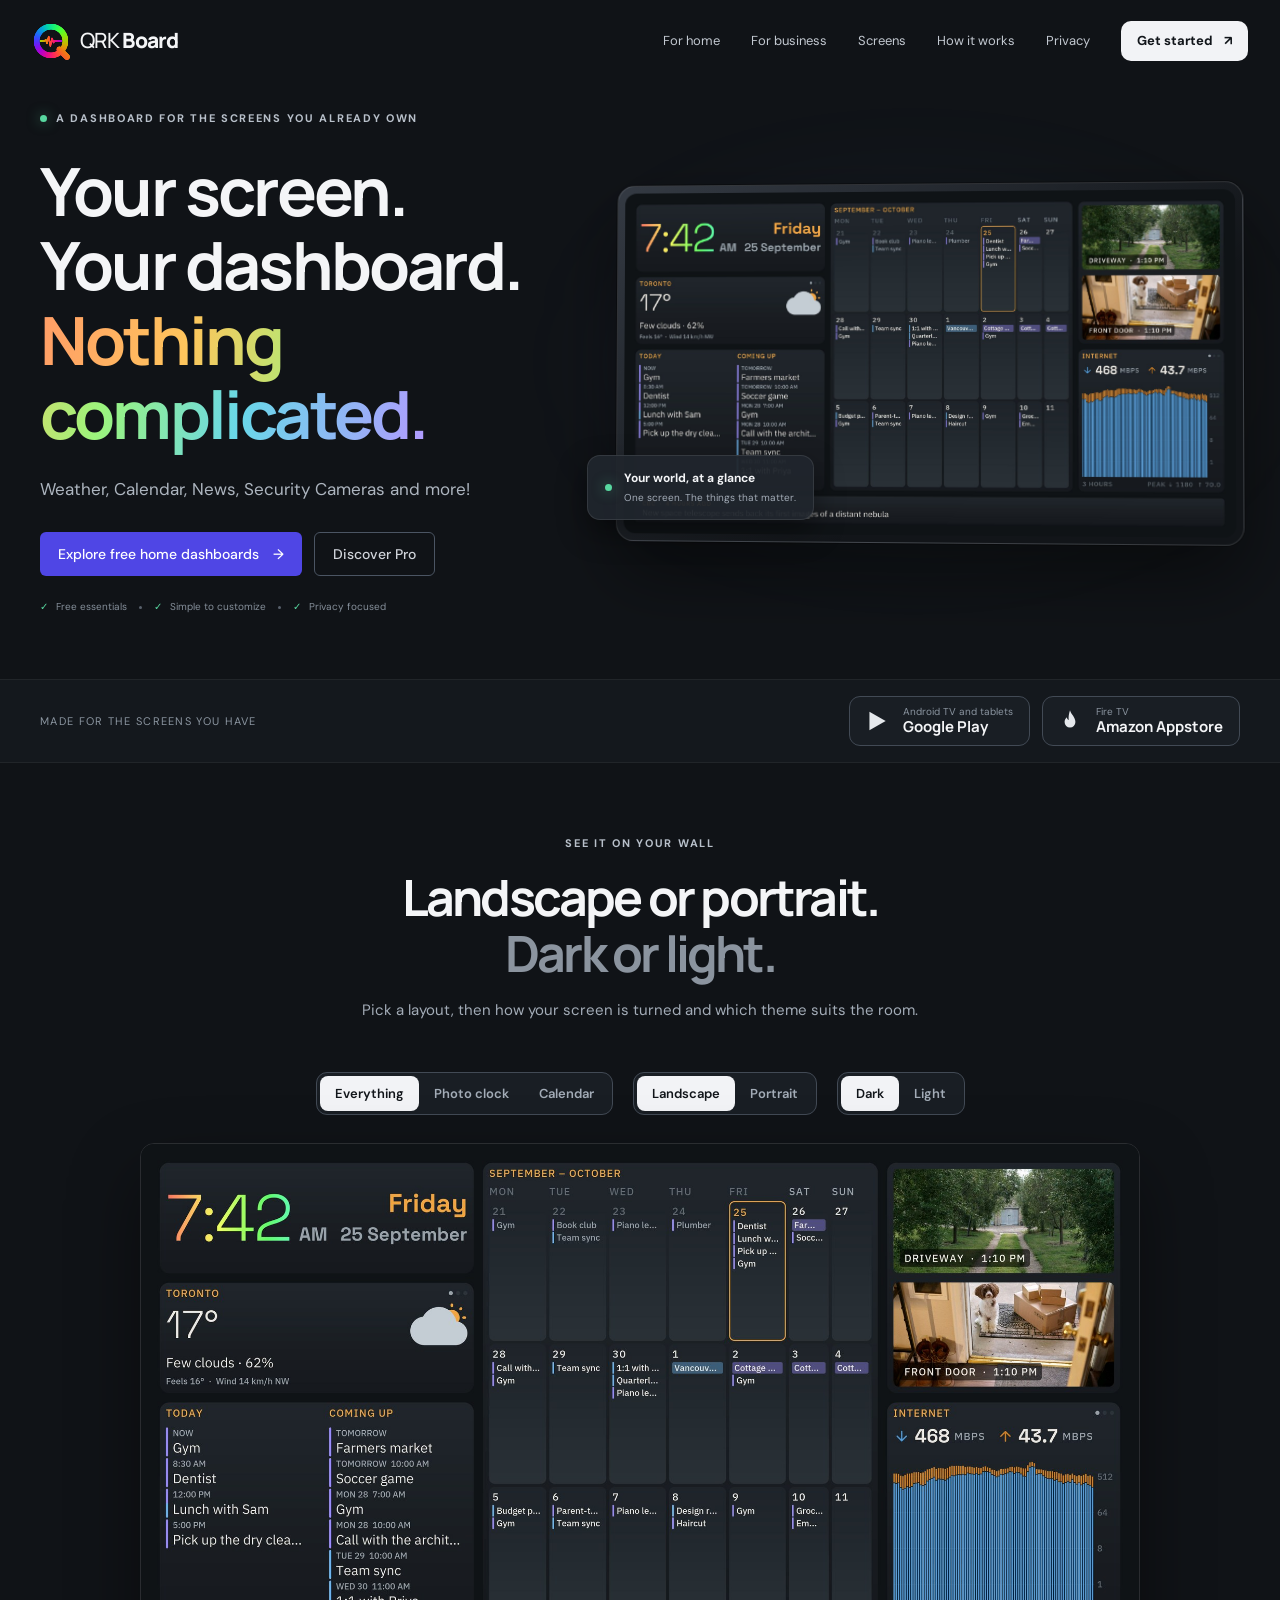
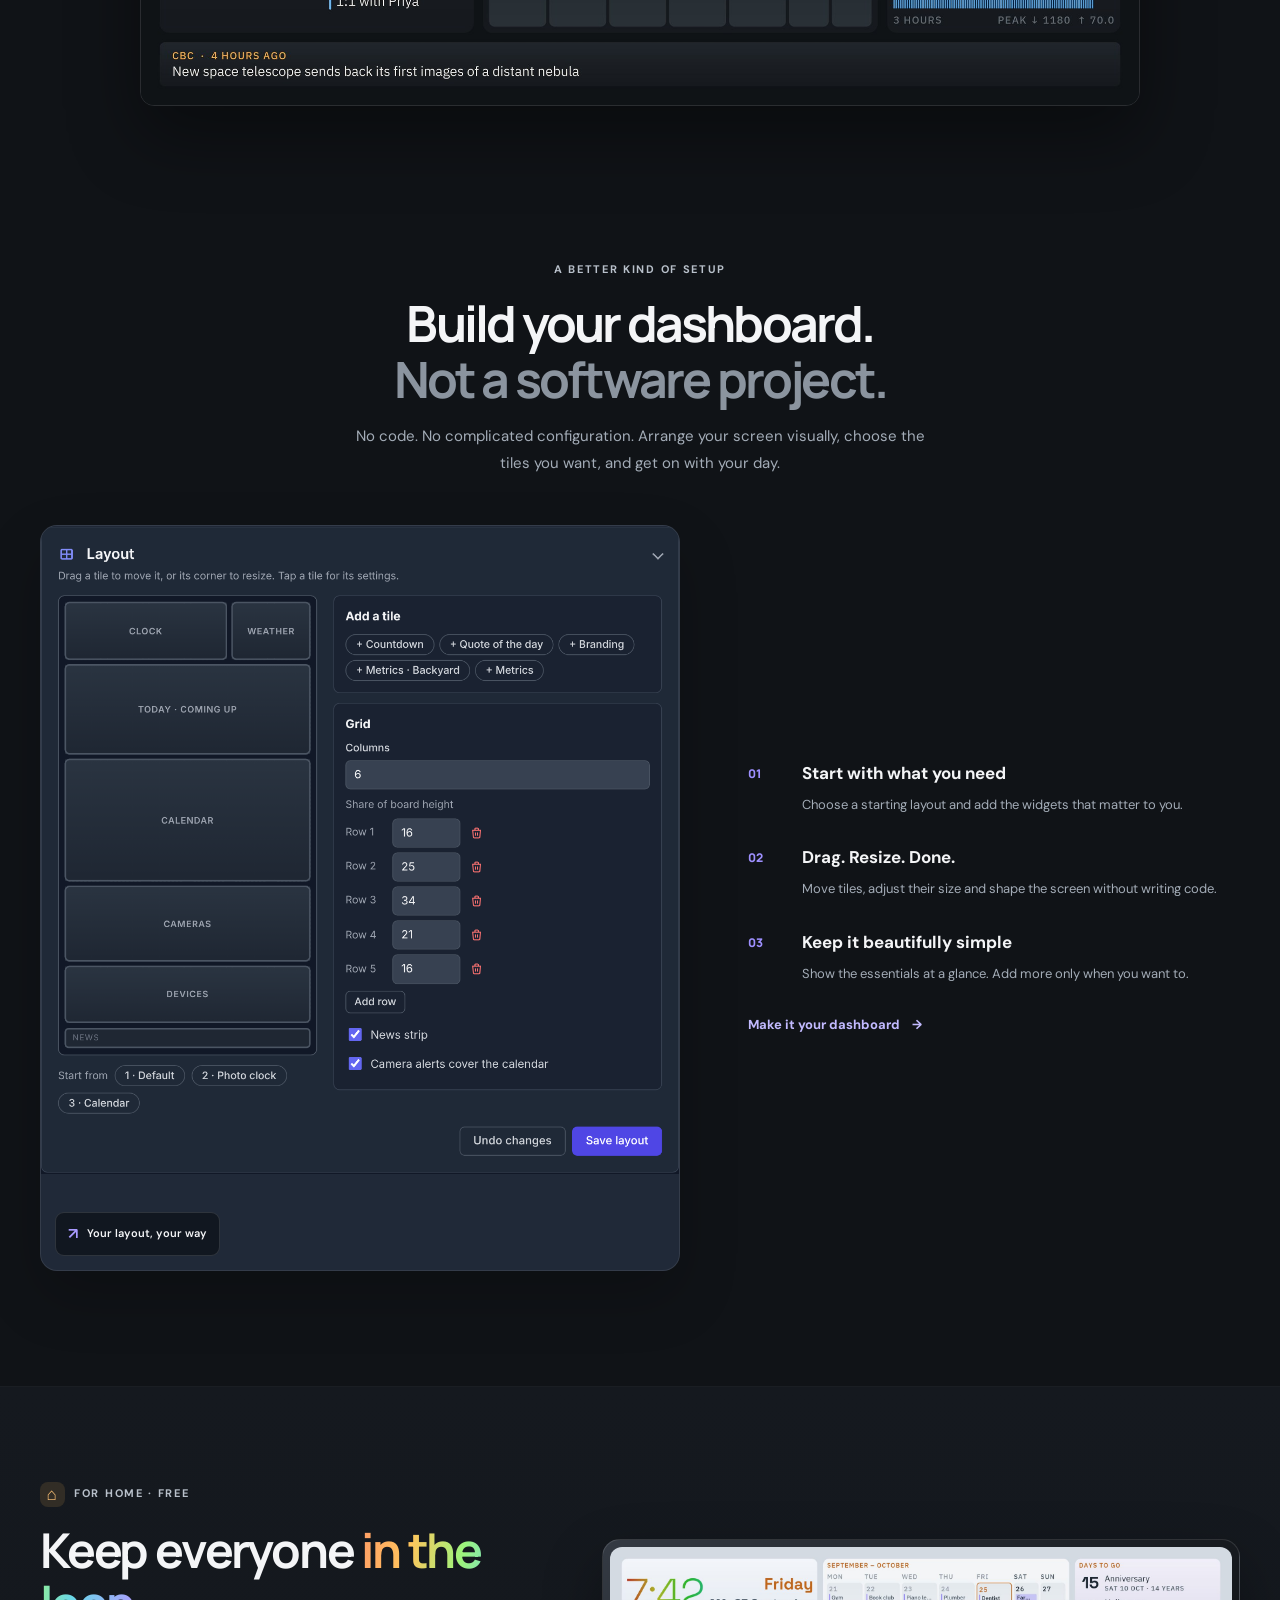
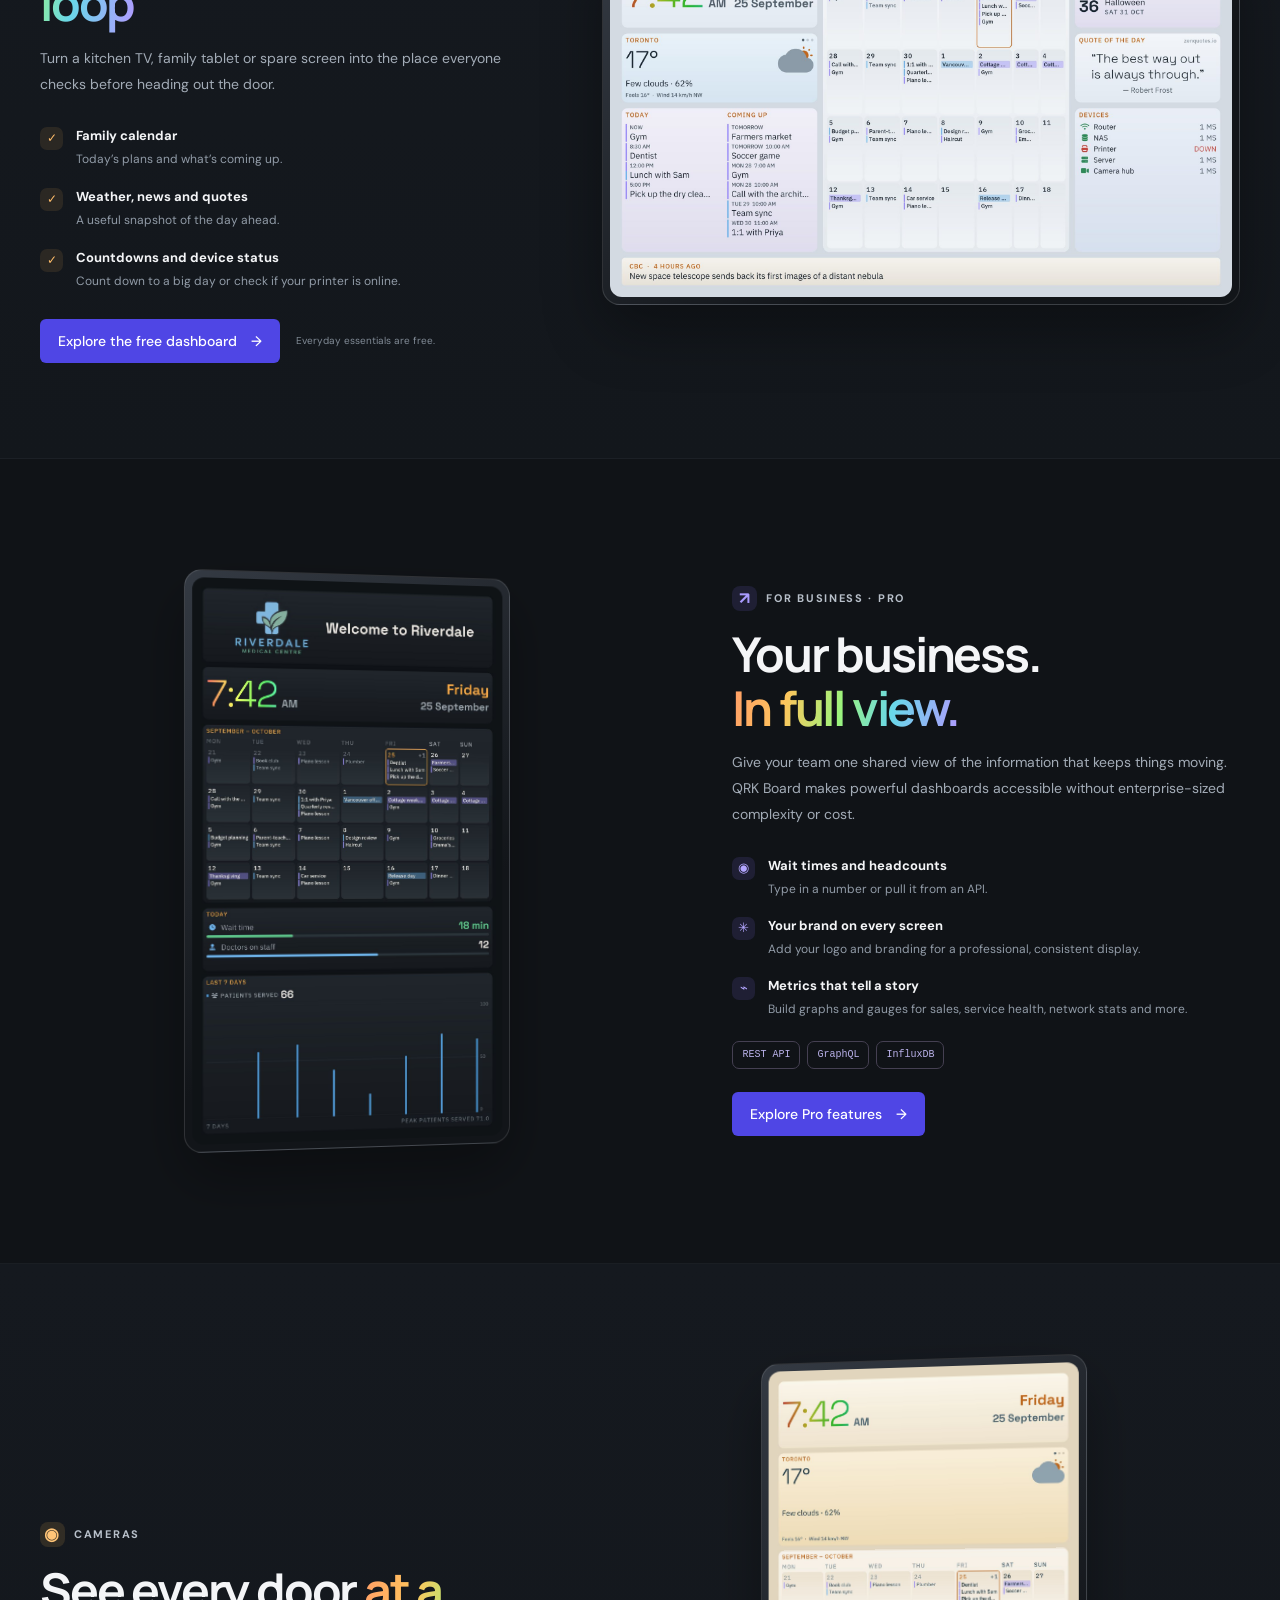
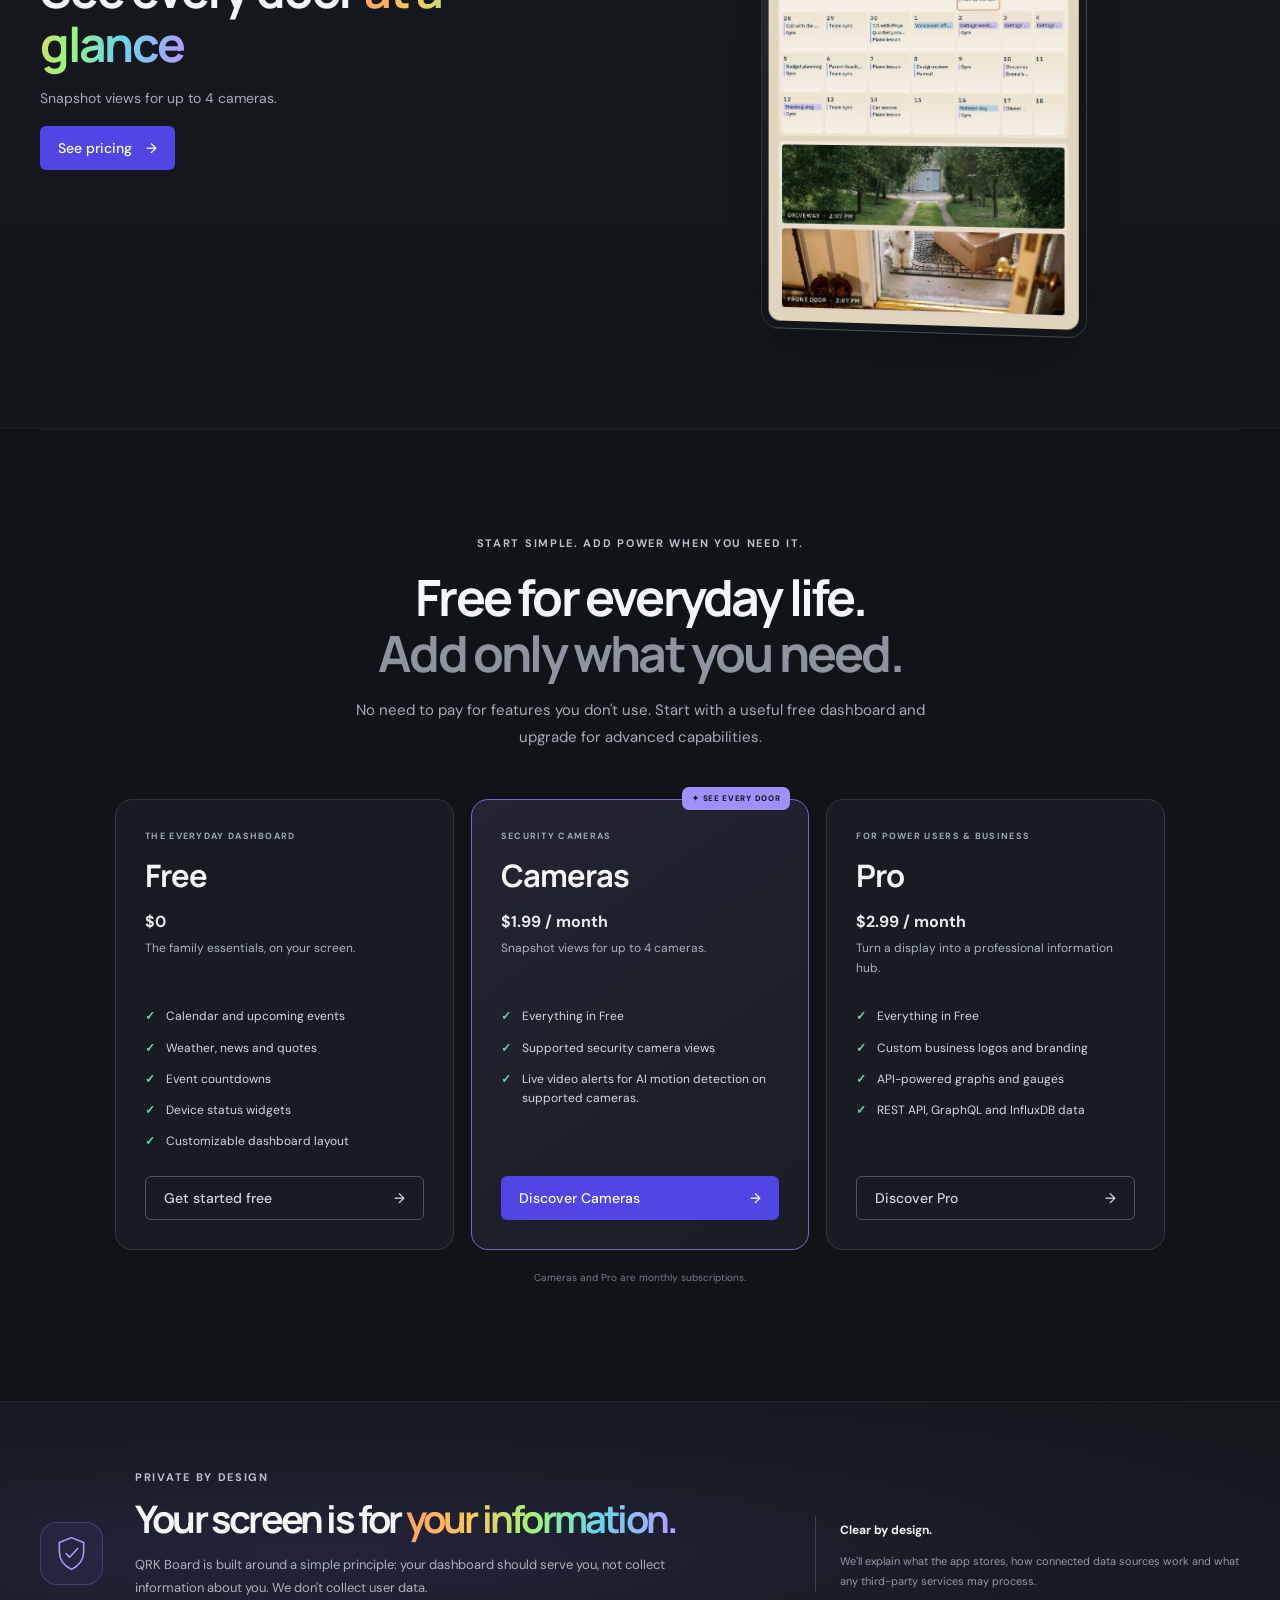
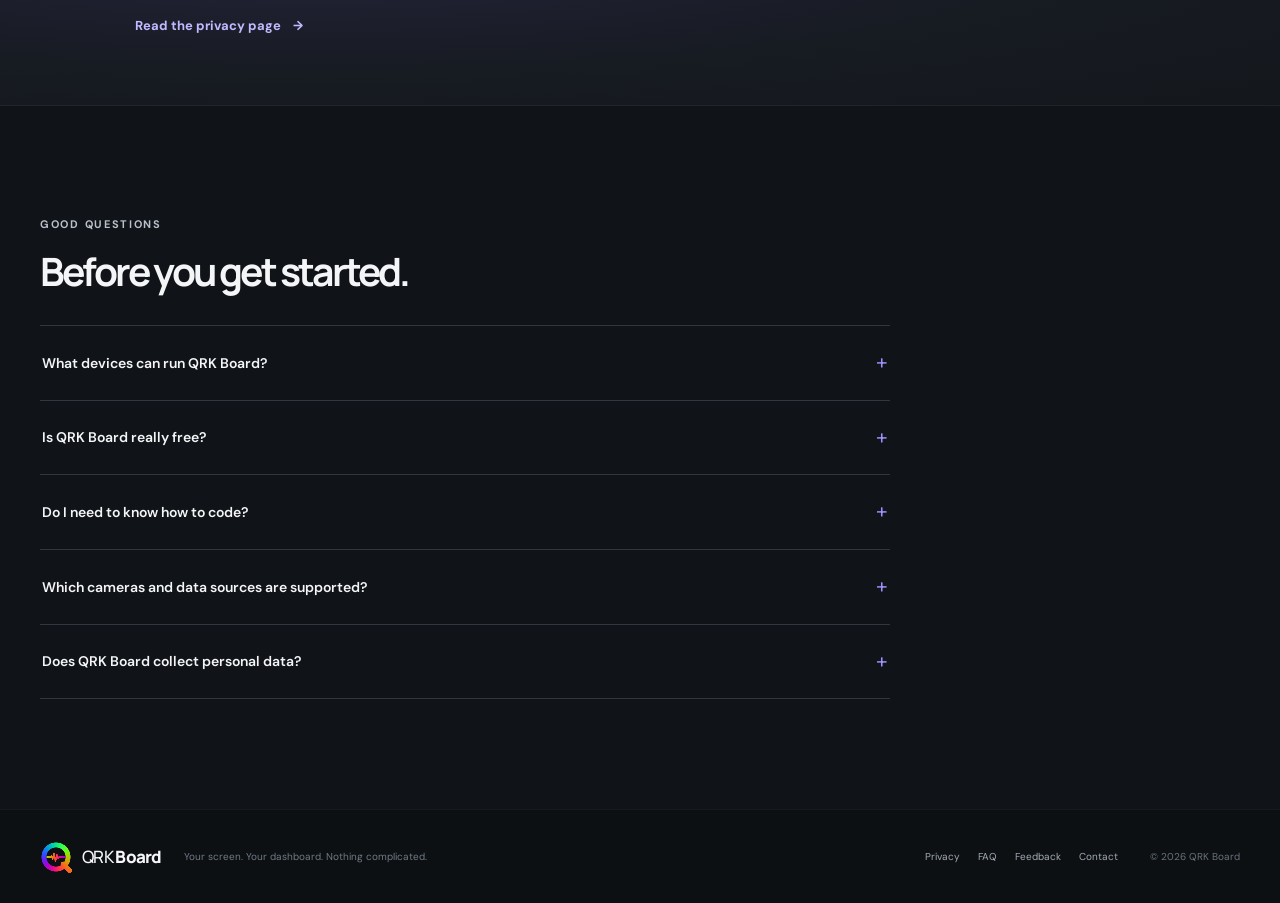
==== index.html @ f3b6df3c "Portrait Pro and Cameras boards tilted toward the text; new Cameras wording; privacy FAQ points to t" ====
<!doctype html>
<html lang="en">
<head>
  <meta charset="utf-8">
  <meta name="viewport" content="width=device-width, initial-scale=1">
  <meta name="theme-color" content="#101317">
  <meta name="description" content="Your Home or Small Business Dashboard. Weather, Calendar, News, Security Cameras and more!">
  <title>QRK Board</title>
  <link rel="icon" type="image/svg+xml" href="assets/qrk-mark.svg?v=2">
  <link rel="preconnect" href="https://fonts.googleapis.com">
  <link rel="preconnect" href="https://fonts.gstatic.com" crossorigin>
  <link href="https://fonts.googleapis.com/css2?family=DM+Sans:wght@400;500;600;700&family=Manrope:wght@400;500;600;700;800&display=swap" rel="stylesheet">
  <link rel="stylesheet" href="styles.css?v=13">
</head>
<body>
  <header class="site-header">
    <a class="brand" href="#top" aria-label="QRK Board home">
      <canvas class="logo" width="152" height="152" aria-hidden="true"></canvas>
      <span>QRK <b>Board</b></span>
    </a>
    <button class="menu-toggle" aria-label="Open navigation" aria-expanded="false" aria-controls="main-nav"><span></span><span></span></button>
    <nav id="main-nav" class="main-nav">
      <a href="#home">For home</a>
      <a href="#business">For business</a>
      <a href="#screens">Screens</a>
      <a href="#how-it-works">How it works</a>
      <a href="#privacy">Privacy</a>
      <a class="nav-cta" href="#pro">Get started <span aria-hidden="true">↗</span></a>
    </nav>
  </header>

  <main id="top">
    <section class="hero section-wrap">
      <div class="hero-copy">
        <div class="eyebrow"><span class="eyebrow-dot"></span> A dashboard for the screens you already own</div>
        <h1>Your screen.<br>Your dashboard.<br><span class="gradient-text">Nothing complicated.</span></h1>
        <p class="hero-lede">Weather, Calendar, News, Security Cameras and more!</p>
        <div class="hero-actions">
          <a class="button button-primary" href="#home">Explore free home dashboards <span aria-hidden="true">→</span></a>
          <a class="button button-secondary" href="#business">Discover Pro</a>
        </div>
        <div class="hero-trust"><span>✓</span> Free essentials <i></i><span>✓</span> Simple to customize <i></i><span>✓</span> Privacy focused</div>
      </div>
      <div class="hero-visual">
        <div class="visual-glow"></div>
        <div class="screen-frame"><img src="assets/screens/landscape-1-dark.jpg" width="1920" height="1080" alt="QRK Board on a landscape TV in the dark theme: clock, weather, calendar, cameras, devices and news." fetchpriority="high"></div>
        <div class="floating-label"><span class="live-dot"></span><span><b>Your world, at a glance</b><small>One screen. The things that matter.</small></span></div>
      </div>
    </section>

    <section class="platform-strip" aria-label="Supported platforms">
      <div class="section-wrap platform-inner"><span class="platform-intro">Made for the screens you have</span><ul class="stores"><li class="store"><span class="store-icon"><svg viewBox="0 0 24 24" aria-hidden="true"><path d="M5 3.5v17l15-8.5z" fill="currentColor"/></svg></span><span class="store-text"><small>Android TV and tablets</small><b>Google Play</b></span></li><li class="store"><span class="store-icon"><svg viewBox="0 0 24 24" aria-hidden="true"><path d="M12 2c1 4 5 6 5 11a5 5 0 0 1-10 0c0-2 1-3.500 2-4.500.2 1.500 1 2.200 1.800 2.500C10.500 8 11 5 12 2z" fill="currentColor"/></svg></span><span class="store-text"><small>Fire TV</small><b>Amazon Appstore</b></span></li></ul></div>
    </section>

    <section class="screens-section section-wrap" id="screens">
      <div class="section-heading centered">
        <div class="eyebrow">See it on your wall</div>
        <h2>Landscape or portrait.<br><span class="muted-heading">Dark or light.</span></h2>
        <p>Pick a layout, then how your screen is turned and which theme suits the room.</p>
      </div>
      <div class="shot-controls">
        <div class="seg" role="group" aria-label="Layout" data-key="layout"><button type="button" data-v="1" aria-pressed="true">Everything</button><button type="button" data-v="2" aria-pressed="false">Photo clock</button><button type="button" data-v="3" aria-pressed="false">Calendar</button></div>
        <div class="seg" role="group" aria-label="Orientation" data-key="orient"><button type="button" data-v="landscape" aria-pressed="true">Landscape</button><button type="button" data-v="portrait" aria-pressed="false">Portrait</button></div>
        <div class="seg" role="group" aria-label="Theme" data-key="theme"><button type="button" data-v="dark" aria-pressed="true">Dark</button><button type="button" data-v="light" aria-pressed="false">Light</button></div>
      </div>
      <figure class="shot-stage" id="stage" data-orient="landscape"><img id="shot" src="assets/screens/landscape-1-dark.jpg" width="1920" height="1080" alt="QRK Board, everything layout, landscape, dark theme" loading="lazy"></figure>
    </section>

    <section class="editor-section section-wrap" id="how-it-works">
      <div class="section-heading centered">
        <div class="eyebrow">A better kind of setup</div>
        <h2>Build your dashboard.<br><span class="muted-heading">Not a software project.</span></h2>
        <p>No code. No complicated configuration. Arrange your screen visually, choose the tiles you want, and get on with your day.</p>
      </div>
      <div class="editor-layout">
        <div class="editor-image" data-layout-anim><img src="assets/layout-editor.png" alt="QRK Board's layout editor with a visual tile layout, add-tile options, grid controls and save-layout button." loading="lazy"><div class="image-caption"><span class="caption-icon">↗</span> Your layout, your way</div></div>
        <div class="editor-points">
          <article class="editor-point"><span class="point-number">01</span><div><h3>Start with what you need</h3><p>Choose a starting layout and add the widgets that matter to you.</p></div></article>
          <article class="editor-point"><span class="point-number">02</span><div><h3>Drag. Resize. Done.</h3><p>Move tiles, adjust their size and shape the screen without writing code.</p></div></article>
          <article class="editor-point"><span class="point-number">03</span><div><h3>Keep it beautifully simple</h3><p>Show the essentials at a glance. Add more only when you want to.</p></div></article>
          <a class="text-link" href="#screens">Make it your dashboard <span aria-hidden="true">→</span></a>
        </div>
      </div>
    </section>

    <section class="audience-section" id="home">
      <div class="section-wrap audience-grid">
        <div class="audience-copy">
          <div class="eyebrow"><span class="mini-icon home-icon">⌂</span> For home · Free</div>
          <h2>Keep everyone <span class="gradient-text">in the loop</span></h2>
          <p>Turn a kitchen TV, family tablet or spare screen into the place everyone checks before heading out the door.</p>
          <ul class="feature-list">
            <li><span class="check">✓</span><span><b>Family calendar</b><small>Today’s plans and what’s coming up.</small></span></li>
            <li><span class="check">✓</span><span><b>Weather, news and quotes</b><small>A useful snapshot of the day ahead.</small></span></li>
            <li><span class="check">✓</span><span><b>Countdowns and device status</b><small>Count down to a big day or check if your printer is online.</small></span></li>
          </ul>
          <div class="audience-footer"><a class="button button-primary" href="#pro">Explore the free dashboard <span aria-hidden="true">→</span></a><span class="small-note">Everyday essentials are free.</span></div>
        </div>
        <div class="shot-card fade" data-fade><img src="assets/screens/home-light.jpg" width="1920" height="1080" alt="A home board: clock, weather, today and coming up, a month calendar, days to go, quote of the day and device status." loading="lazy"><img src="assets/screens/home-dark.jpg" width="1920" height="1080" alt="" aria-hidden="true" loading="lazy"><img src="assets/screens/home-sand.jpg" width="1920" height="1080" alt="" aria-hidden="true" loading="lazy"></div>
      </div>
    </section>

    <section class="business-section" id="business">
      <div class="section-wrap business-grid">
        <div class="shot-card fade portrait tilt-right" data-fade><img src="assets/screens/business-dark.jpg" width="1080" height="1920" alt="A portrait clinic board: logo and welcome, clock, a month calendar, wait time and doctors on staff, and patients served over the past week." loading="lazy"><img src="assets/screens/business-light.jpg" width="1080" height="1920" alt="" aria-hidden="true" loading="lazy"><img src="assets/screens/business-sand.jpg" width="1080" height="1920" alt="" aria-hidden="true" loading="lazy"></div>
        <div class="business-copy"><div class="eyebrow"><span class="mini-icon biz-icon">↗</span> For business · Pro</div><h2>Your business.<br><span class="gradient-text">In full view.</span></h2><p>Give your team one shared view of the information that keeps things moving. QRK Board makes powerful dashboards accessible without enterprise-sized complexity or cost.</p><ul class="feature-list"><li><span class="pro-symbol">◉</span><span><b>Wait times and headcounts</b><small>Type in a number or pull it from an API.</small></span></li><li><span class="pro-symbol">✳</span><span><b>Your brand on every screen</b><small>Add your logo and branding for a professional, consistent display.</small></span></li><li><span class="pro-symbol">⌁</span><span><b>Metrics that tell a story</b><small>Build graphs and gauges for sales, service health, network stats and more.</small></span></li></ul><div class="data-pills"><span>REST API</span><span>GraphQL</span><span>InfluxDB</span></div><a class="button button-primary" href="#pro">Explore Pro features <span aria-hidden="true">→</span></a></div>
      </div>
    </section>

    <section class="audience-section" id="cameras">
      <div class="section-wrap audience-grid">
        <div class="audience-copy">
          <div class="eyebrow"><span class="mini-icon home-icon">◉</span> Cameras</div>
          <h2>See every door <span class="gradient-text">at a glance</span></h2>
          <p>Snapshot views for up to 4 cameras.</p>
          <div class="audience-footer"><a class="button button-primary" href="#pro">See pricing <span aria-hidden="true">→</span></a></div>
        </div>
<div class="shot-card fade portrait tilt-left" data-fade><img src="assets/screens/cameras-sand.jpg" width="1080" height="1920" alt="A portrait home board with the clock, weather, a month calendar and two camera views, a driveway and a front door." loading="lazy"><img src="assets/screens/cameras-dark.jpg" width="1080" height="1920" alt="" aria-hidden="true" loading="lazy"><img src="assets/screens/cameras-light.jpg" width="1080" height="1920" alt="" aria-hidden="true" loading="lazy"></div>
      </div>
    </section>

    <section class="pricing-section section-wrap" id="pro">
      <div class="section-heading centered"><div class="eyebrow">Start simple. Add power when you need it.</div><h2>Free for everyday life.<br><span class="muted-heading">Add only what you need.</span></h2><p>No need to pay for features you don't use. Start with a useful free dashboard and upgrade for advanced capabilities.</p></div>
      <div class="pricing-grid"><article class="price-card"><div class="price-label">THE EVERYDAY DASHBOARD</div><h3>Free <span class="price-sub">$0</span></h3><p class="price-desc">The family essentials, on your screen.</p><ul><li>Calendar and upcoming events</li><li>Weather, news and quotes</li><li>Event countdowns</li><li>Device status widgets</li><li>Customizable dashboard layout</li></ul><a href="#home" class="button button-secondary full-button">Get started free <span>→</span></a></article><article class="price-card pro-price"><div class="popular-label"><span>✦</span> SEE EVERY DOOR</div><div class="price-label">SECURITY CAMERAS</div><h3>Cameras <span class="price-sub">$1.99 / month</span></h3><p class="price-desc">Snapshot views for up to 4 cameras.</p><ul><li>Everything in Free</li><li>Supported security camera views</li><li>Live video alerts for AI motion detection on supported cameras.</li></ul><a href="#cameras" class="button button-primary full-button">Discover Cameras <span>→</span></a></article><article class="price-card"><div class="price-label">FOR POWER USERS &amp; BUSINESS</div><h3>Pro <span class="price-sub">$2.99 / month</span></h3><p class="price-desc">Turn a display into a professional information hub.</p><ul><li>Everything in Free</li><li>Custom business logos and branding</li><li>API-powered graphs and gauges</li><li>REST API, GraphQL and InfluxDB data</li></ul><a href="#business" class="button button-secondary full-button">Discover Pro <span>→</span></a></article></div><p class="pricing-note">Cameras and Pro are monthly subscriptions.</p>
    </section>

    <section class="privacy-section" id="privacy"><div class="section-wrap privacy-inner"><div class="privacy-symbol"><svg viewBox="0 0 64 64" aria-hidden="true"><path d="M32 6 52 14v15c0 13-8 23-20 29C20 52 12 42 12 29V14L32 6Z" fill="none" stroke="currentColor" stroke-width="2.5" stroke-linejoin="round"/><path d="m23 32 6 6 13-14" fill="none" stroke="currentColor" stroke-width="2.5" stroke-linecap="round" stroke-linejoin="round"/></svg></div><div><div class="eyebrow">Private by design</div><h2>Your screen is for <span class="gradient-text">your information.</span></h2><p>QRK Board is built around a simple principle: your dashboard should serve you, not collect information about you. We don't collect user data.</p><a class="text-link" href="privacy.html">Read the privacy page <span>→</span></a></div><div class="privacy-note"><b>Clear by design.</b><p>We'll explain what the app stores, how connected data sources work and what any third-party services may process.</p></div></div></section>

    <section class="faq-section section-wrap" id="faq"><div class="section-heading"><div class="eyebrow">Good questions</div><h2>Before you get started.</h2></div><div class="faq-list"><details><summary>What devices can run QRK Board?<span>+</span></summary><p>QRK Board is designed for Android TV, Google TV, Amazon Fire TV and Android tablets. Check the setup instructions for the requirements and availability of each platform.</p></details><details><summary>Is QRK Board really free?<span>+</span></summary><p>The everyday home dashboard features are free. Cameras (camera views and alerts) and Pro (custom branding and API-powered metrics) are separate monthly subscriptions.</p></details><details><summary>Do I need to know how to code?<span>+</span></summary><p>No. You can arrange dashboard tiles with the drag-and-drop layout editor. Connecting custom data sources may require API details and some technical knowledge.</p></details><details><summary>Which cameras and data sources are supported?<span>+</span></summary><p>Cameras is designed to support compatible Reolink camera feeds and webhook-triggered alerts; Pro adds metrics from REST APIs, GraphQL and InfluxDB. Compatibility depends on the camera, endpoint and configuration.</p></details><details><summary>Does QRK Board collect personal data?<span>+</span></summary><p>No. QRK Board has no account, sign-in or analytics, and nothing you set up is sent to us. Your settings stay on your device, and the board connects directly to the services behind the tiles you use. The details are in the <a href="privacy.html">privacy policy</a>.</p></details></div></section>
  </main>

  <footer class="site-footer"><div class="section-wrap footer-inner"><a class="brand" href="#top"><canvas class="logo" width="152" height="152" aria-hidden="true"></canvas><span>QRK <b>Board</b></span></a><span class="footer-tagline">Your screen. Your dashboard. Nothing complicated.</span><div class="footer-links"><a href="privacy.html">Privacy</a><a href="#faq">FAQ</a><a href="feedback.html">Feedback</a><a href="mailto:qrkboard@gmail.com">Contact</a></div><span class="copyright">© <span id="year">2026</span> QRK Board</span></div></footer>
  <script src="script.js?v=8"></script>
</body>
</html>
---- styles.css ----
:root{--bg:#101317;--panel:#191e24;--panel2:#202730;--line:#303741;--text:#f4f5f7;--muted:#a3acb7;--subtle:#737f8c;--purple:#8b79ff;--blue:#5fc8ff;--orange:#ffb44d;--green:#58d8a0;--radius:24px;--max:1200px}*{box-sizing:border-box}html{scroll-behavior:smooth;scroll-padding-top:90px}body{margin:0;background:var(--bg);color:var(--text);font-family:'DM Sans',sans-serif;font-size:16px;line-height:1.6;-webkit-font-smoothing:antialiased}a{color:inherit;text-decoration:none}img{max-width:100%;display:block}.section-wrap{width:min(var(--max),calc(100% - 64px));margin-inline:auto}.site-header{height:82px;width:min(1360px,calc(100% - 64px));margin:auto;display:flex;align-items:center;justify-content:space-between;gap:32px}.brand{display:inline-flex;align-items:center;gap:10px;font-family:Manrope,sans-serif;font-size:21px;font-weight:500;letter-spacing:-.7px;white-space:nowrap}.brand img{filter:drop-shadow(0 0 12px #8b79ff22)}.brand b{font-weight:800}.main-nav{display:flex;align-items:center;gap:31px;font-size:13px;color:#c2c8d0}.main-nav>a:not(.nav-cta):hover,.footer-links a:hover{color:white}.nav-cta{background:#f2f3f6;color:#11151a;padding:10px 16px;border-radius:10px;font-weight:700}.nav-cta span{padding-left:8px}.menu-toggle{display:none}.hero{padding-top:60px;padding-bottom:92px;display:grid;grid-template-columns:.91fr 1.09fr;gap:48px;align-items:center;min-height:610px}.hero-copy{position:relative;z-index:1}.eyebrow{display:flex;align-items:center;gap:9px;color:#b8c0ca;font-size:11px;font-weight:700;letter-spacing:1.7px;text-transform:uppercase}.eyebrow-dot,.live-dot{display:inline-block;width:7px;height:7px;border-radius:50%;background:var(--green);box-shadow:0 0 13px #58d8a088}.hero h1,.section-heading h2,.audience-copy h2,.business-copy h2,.privacy-inner h2,.final-cta h2{font-family:Manrope,sans-serif;font-weight:700;letter-spacing:-2.8px;line-height:1.12}.hero h1{font-size:clamp(43px,5.2vw,70px);margin:26px 0 22px}.gradient-text{background:linear-gradient(100deg,#ff9c67 0%,#ffc55c 24%,#9cf47c 48%,#69d7e9 70%,#b29aff 100%);-webkit-background-clip:text;background-clip:text;color:transparent}.hero-lede{max-width:495px;color:#adb5bf;font-size:17px;line-height:1.8;margin:0 0 28px}.hero-actions{display:flex;gap:12px;flex-wrap:wrap}.button{display:inline-flex;align-items:center;justify-content:center;gap:14px;min-height:48px;padding:0 19px;border-radius:11px;font-size:13px;font-weight:700;transition:transform .2s ease,border-color .2s ease,background .2s ease}.button:hover{transform:translateY(-2px)}.button-primary{color:#101317;background:linear-gradient(110deg,#ffb66d,#c6f080 55%,#86d9f3);box-shadow:0 7px 28px #9adf8b12}.button-secondary{border:1px solid #424a55;color:#e5e8ec;background:#191e24}.button-secondary:hover{border-color:#777f8c}.hero-trust{display:flex;align-items:center;gap:8px;flex-wrap:wrap;margin-top:23px;color:#858f9a;font-size:10px}.hero-trust span{color:var(--green)}.hero-trust i{height:3px;width:3px;border-radius:50%;background:#59616c;margin:0 4px}.hero-visual{position:relative;min-width:0}.visual-glow{position:absolute;inset:12% 5%;background:linear-gradient(120deg,#8b79ff20,#5fc8ff14,#ffb44d10);filter:blur(65px);border-radius:50%}.screen-frame{position:relative;padding:7px;border:1px solid #ffffff20;border-radius:18px;background:linear-gradient(145deg,#343a43,#121519 65%);box-shadow:0 32px 75px #0007,0 0 0 1px #0005;transform:perspective(1200px) rotateY(-3deg) rotateX(1deg)}.screen-frame img{width:100%;border-radius:12px}.floating-label{position:absolute;left:-25px;bottom:23px;display:flex;align-items:center;gap:12px;padding:13px 17px;background:#20262deF;border:1px solid #ffffff18;border-radius:13px;box-shadow:0 12px 30px #0006}.floating-label b,.floating-label small{display:block}.floating-label b{font-size:12px}.floating-label small{font-size:10px;color:var(--muted);margin-top:2px}.platform-strip{border-block:1px solid #ffffff0e;background:#14181d}.platform-inner{min-height:82px;display:flex;align-items:center;justify-content:space-between;gap:30px}.platform-intro{font-size:11px;color:#8b95a0;text-transform:uppercase;letter-spacing:1.3px}.platforms{display:flex;align-items:center;gap:clamp(18px,3.2vw,44px);flex-wrap:wrap}.platforms span{font-family:Manrope,sans-serif;color:#d0d5db;font-size:13px;font-weight:700}.editor-section{padding-top:115px;padding-bottom:115px}.section-heading{max-width:670px;margin-bottom:48px}.section-heading.centered{text-align:center;margin-inline:auto}.section-heading .eyebrow{justify-content:center}.section-heading h2,.audience-copy h2,.business-copy h2,.privacy-inner h2,.final-cta h2{font-size:clamp(34px,4vw,50px);margin:16px 0}.muted-heading{color:#8b949f}.section-heading>p{color:var(--muted);font-size:15px;max-width:580px;margin:0 auto;line-height:1.8}.editor-layout{display:grid;grid-template-columns:1.13fr .87fr;gap:68px;align-items:center}.editor-image{position:relative;border:1px solid #ffffff17;border-radius:17px;overflow:hidden;background:#202938;box-shadow:0 25px 60px #0003}.editor-image img{width:100%;height:auto}.image-caption{position:absolute;bottom:14px;left:14px;display:flex;gap:9px;align-items:center;padding:8px 12px;border:1px solid #ffffff20;border-radius:9px;background:#10151ddd;font-size:11px;font-weight:600}.caption-icon{color:#a99aff;font-size:16px}.editor-points{display:flex;flex-direction:column;gap:28px}.editor-point{display:grid;grid-template-columns:39px 1fr;gap:15px}.point-number{color:#9e90ff;font-family:Manrope,sans-serif;font-size:12px;font-weight:800;padding-top:4px}.editor-point h3{font-size:17px;margin:0 0 6px}.editor-point p{font-size:13px;line-height:1.8;color:var(--muted);margin:0}.text-link{display:inline-flex;align-items:center;gap:12px;color:#c2baff;font-weight:700;font-size:13px;margin-top:2px}.text-link span{transition:transform .2s}.text-link:hover span{transform:translateX(4px)}.audience-section{padding:95px 0;background:linear-gradient(180deg,#15191f,#13171c);border-block:1px solid #ffffff08}.audience-grid{display:grid;grid-template-columns:.87fr 1.13fr;gap:70px;align-items:center}.audience-copy h2,.business-copy h2{font-size:clamp(36px,4vw,48px);letter-spacing:-2.2px}.audience-copy>p,.business-copy>p{color:var(--muted);font-size:14px;line-height:1.85}.mini-icon{width:25px;height:25px;border-radius:8px;display:inline-flex;align-items:center;justify-content:center;font-size:17px}.home-icon{color:#ffc477;background:#ffbd5920}.feature-list{list-style:none;padding:0;margin:28px 0;display:flex;flex-direction:column;gap:18px}.feature-list li{display:flex;gap:13px;align-items:flex-start}.feature-list li>span:last-child{display:flex;flex-direction:column}.feature-list b{font-size:13px;font-weight:700}.feature-list small{color:#919ba7;font-size:12px;line-height:1.6;margin-top:3px}.check{display:flex;align-items:center;justify-content:center;width:23px;height:23px;flex:0 0 23px;border-radius:7px;background:#ffb85c1a;color:#ffbd69;font-size:12px;margin-top:1px}.audience-footer{display:flex;align-items:center;gap:16px;flex-wrap:wrap}.small-note{font-size:10px;color:#818b96}.audience-card{padding:15px;border:1px solid #ffffff14;border-radius:18px;background:linear-gradient(145deg,#222830,#181d22);box-shadow:0 30px 70px #0003}.card-topline{display:flex;align-items:center;gap:9px;color:#8f9aa6;font-size:9px;letter-spacing:1.5px;font-weight:700;padding:2px 5px 13px}.card-dot{width:6px;height:6px;background:#ffbd69;border-radius:50%}.topline-spacer{flex:1}.card-menu{letter-spacing:3px}.mini-dashboard{display:grid;grid-template-columns:1.2fr .8fr;gap:9px}.mini-dashboard>div{background:#15191e;border:1px solid #ffffff0a;border-radius:10px;padding:13px;min-width:0}.mini-clock{display:flex;align-items:center;gap:7px;flex-wrap:wrap}.mini-clock strong{font-family:Manrope,sans-serif;font-size:clamp(28px,4vw,45px);letter-spacing:-2px;background:linear-gradient(100deg,#ff856e,#ffd968,#76ee8a);color:transparent;-webkit-background-clip:text;background-clip:text}.mini-clock>span{font-size:10px;color:#8f9aa6}.mini-clock>b{margin-left:auto;font-size:11px;color:#ffb45f;text-align:right}.mini-clock>b small{font-size:8px;color:#9aa4af}.mini-weather>span,.mini-section-title{font-size:8px;letter-spacing:1.2px;color:#a0aab5;font-weight:700}.mini-weather strong{display:flex;justify-content:space-between;align-items:center;font-size:35px;letter-spacing:-1px}.mini-weather strong b{font-size:28px;color:#c2d2de}.mini-weather>small{font-size:9px;color:#aab2bc}.mini-agenda,.mini-countdown{min-height:158px}.mini-agenda>div{display:grid;grid-template-columns:3px 1fr;column-gap:9px;margin-top:10px;position:relative}.mini-agenda>div i{grid-row:span 2;width:3px;background:#9b85ff;border-radius:3px}.mini-agenda>div small{font-size:8px;color:#87929e}.mini-agenda>div b{font-size:11px;font-weight:500}.mini-countdown strong{display:block;font-size:42px;line-height:1.3;margin-top:14px;color:#d9ccff}.mini-countdown strong small{font-size:9px;letter-spacing:1px;color:#a79ce5}.mini-countdown>span:last-child{font-size:10px;color:#adb5bf}.card-foot{padding:12px 4px 0;display:flex;align-items:center;gap:8px;font-size:9px;color:#919ba7}.card-foot .live-dot{width:5px;height:5px}.business-section{padding:115px 0}.business-grid{display:grid;grid-template-columns:1.1fr .9fr;gap:72px;align-items:center}.business-visual{position:relative;min-width:0}.biz-glow{position:absolute;z-index:-1;inset:10%;background:#7867ff18;filter:blur(70px)}.business-screen{position:relative;padding:23px;border:1px solid #ffffff1a;border-radius:18px;background:linear-gradient(145deg,#222a32,#151a20);box-shadow:0 25px 65px #0004}.biz-header{display:flex;align-items:center;justify-content:space-between;gap:10px}.biz-kicker{font-size:8px;letter-spacing:1.5px;color:#a2acb8}.biz-header h3{font-family:Manrope,sans-serif;font-size:19px;margin:5px 0 0}.biz-logo{width:53px;height:53px;display:flex;flex-direction:column;align-items:center;justify-content:center;border:1px dashed #747f8b;border-radius:10px;color:#b5bdc7;font-size:8px;letter-spacing:1px}.biz-logo b{color:#e7eaf0}.biz-stats{display:grid;grid-template-columns:1fr 1fr;gap:11px;margin-top:20px}.biz-stat{padding:13px;border-radius:11px;background:#14191f;border:1px solid #ffffff0b;min-width:0}.biz-stat>span,.biz-chart>span{display:block;font-size:8px;letter-spacing:1px;color:#9ca7b2}.biz-stat>strong{display:block;font-family:Manrope,sans-serif;font-size:clamp(21px,2.5vw,29px);letter-spacing:-1px;margin:8px 0 1px}.biz-stat>em{font-size:9px;color:#61d7a3;font-style:normal}.sparkline{display:flex;align-items:flex-end;height:20px;gap:4px;margin-top:7px}.sparkline i{display:block;flex:1;border-radius:3px 3px 0 0;background:linear-gradient(#62d8a2,#62d8a222)}.sparkline i:nth-child(1){height:30%}.sparkline i:nth-child(2){height:60%}.sparkline i:nth-child(3){height:45%}.sparkline i:nth-child(4){height:75%}.sparkline i:nth-child(5){height:50%}.sparkline i:nth-child(6){height:90%}.sparkline i:nth-child(7){height:62%}.sparkline i:nth-child(8){height:100%}.sparkline i:nth-child(9){height:80%}.progress{height:5px;background:#343b44;border-radius:8px;margin-top:11px;overflow:hidden}.progress i{display:block;width:76%;height:100%;background:linear-gradient(90deg,#8c7aff,#69c8ff);border-radius:8px}.biz-stat>small{display:block;color:#7e8995;font-size:8px;margin-top:6px}.biz-bottom{display:grid;grid-template-columns:1fr .75fr;gap:11px;margin-top:11px}.biz-chart,.biz-camera{min-width:0;padding:13px;border-radius:11px;background:#14191f;border:1px solid #ffffff0b}.chart-lines{height:74px;margin-top:10px}.chart-lines svg{width:100%;height:100%;overflow:visible}.biz-chart>small{font-size:8px;color:#788591;letter-spacing:1px}.camera-scene{height:117px;border-radius:7px;position:relative;overflow:hidden;background:linear-gradient(145deg,#35523d,#6b7755 40%,#242d29);isolation:isolate}.camera-scene:before{content:"";position:absolute;inset:0;background:linear-gradient(130deg,transparent 30%,#c1c5a433 31%,transparent 34%),linear-gradient(10deg,#151c18 30%,transparent 31%),repeating-linear-gradient(90deg,transparent 0 22px,#10181122 23px 25px)}.camera-live{position:absolute;top:7px;left:7px;padding:3px 5px;border-radius:4px;background:#101611b8;color:#e5eee8;font-size:7px}.camera-live i{display:inline-block;width:4px;height:4px;background:#ff6969;border-radius:50%;margin-right:4px}.camera-label{position:absolute;bottom:7px;left:7px;color:#f1f4f1;font-size:7px;letter-spacing:1px}.biz-icon{background:#8b79ff20;color:#a99bff}.business-copy .feature-list{gap:17px}.pro-symbol{display:flex;align-items:center;justify-content:center;width:23px;height:23px;flex:0 0 23px;border-radius:7px;background:#8b79ff20;color:#b3a6ff;font-size:13px;margin-top:1px}.data-pills{display:flex;gap:7px;flex-wrap:wrap;margin:-6px 0 23px}.data-pills span{border:1px solid #454052;border-radius:7px;padding:5px 9px;color:#b9b1e9;font-family:monospace;font-size:10px}.pricing-section{padding:105px 0 115px;border-top:1px solid #ffffff0a}.pricing-grid{max-width:1050px;margin:auto;display:grid;grid-template-columns:repeat(3,1fr);gap:17px}.price-card{position:relative;padding:29px;border:1px solid #303741;border-radius:17px;background:#171c22}.pro-price{border-color:#7567c3;background:linear-gradient(145deg,#242333,#181d24)}.popular-label{position:absolute;top:-13px;right:18px;background:#9e91ff;color:#12141a;border-radius:7px;padding:5px 10px;font-size:8px;letter-spacing:.7px;font-weight:800}.price-label{color:#9da7b2;font-size:9px;letter-spacing:1.3px;font-weight:700}.price-card h3{font-family:Manrope,sans-serif;font-size:31px;letter-spacing:-1px;margin:8px 0 0}.price-sub{display:block;color:#a69aff;font-family:'DM Sans',sans-serif;font-size:10px;font-weight:600;letter-spacing:0;margin-top:2px}.price-desc{min-height:42px;color:#aab3bd;font-size:12px;margin:5px 0 22px}.price-card ul{list-style:none;padding:0;margin:0 0 25px;display:flex;flex-direction:column;gap:12px}.price-card li{position:relative;padding-left:21px;color:#d3d8df;font-size:12px}.price-card li:before{content:'✓';position:absolute;left:0;color:#67d9a6;font-weight:700}.full-button{width:100%;justify-content:space-between}.pricing-note{text-align:center;font-size:10px;color:#737e8b;margin:20px auto 0}.privacy-section{padding:67px 0;border-block:1px solid #ffffff0c;background:radial-gradient(ellipse at 25% 50%,#24233a 0%,#171b22 55%,#14181d 100%)}.privacy-inner{display:grid;grid-template-columns:70px 1fr .65fr;gap:25px;align-items:center}.privacy-symbol{width:63px;height:63px;display:flex;align-items:center;justify-content:center;border:1px solid #7f70e055;border-radius:17px;color:#aaa0ff;background:#8b79ff12}.privacy-symbol svg{width:39px}.privacy-inner h2{font-size:clamp(28px,3vw,38px);margin:10px 0}.privacy-inner>div:nth-child(2)>p{max-width:590px;font-size:13px;color:#a9b1bc;line-height:1.8}.privacy-note{border-left:1px solid #41404e;padding-left:24px}.privacy-note b{font-size:12px}.privacy-note p{color:#909aa6;font-size:11px;line-height:1.8;margin-bottom:0}.faq-section{padding:110px 0}.faq-section .section-heading{margin-bottom:32px}.faq-section .section-heading .eyebrow{justify-content:flex-start}.faq-section .section-heading h2{font-size:39px}.faq-list{max-width:850px;border-top:1px solid #303741}.faq-list details{border-bottom:1px solid #303741}.faq-list summary{display:flex;justify-content:space-between;gap:20px;align-items:center;list-style:none;cursor:pointer;padding:20px 2px;font-size:14px;font-weight:600}.faq-list summary::-webkit-details-marker{display:none}.faq-list summary span{font-size:21px;color:#9e91ff;font-weight:400;transition:transform .2s}.faq-list details[open] summary span{transform:rotate(45deg)}.faq-list details p{max-width:720px;margin:-3px 0 20px;color:#a2acb7;font-size:12px;line-height:1.8}.final-cta{position:relative;overflow:hidden;text-align:center;padding:78px 20px 85px;margin-bottom:80px;border:1px solid #ffffff13;border-radius:22px;background:linear-gradient(135deg,#20222e,#191e25 55%,#20271f)}.cta-glow{position:absolute;width:380px;height:200px;top:-140px;left:calc(50% - 190px);background:#8b79ff3a;filter:blur(70px);border-radius:50%}.final-cta>*:not(.cta-glow){position:relative}.final-cta .eyebrow{justify-content:center}.final-cta h2{font-size:clamp(35px,4vw,49px);margin:15px 0}.final-cta>p{color:#a8b1bc;font-size:14px;margin:0 auto 25px}.final-cta .hero-actions{justify-content:center}.cta-note{display:block;margin-top:20px;color:#6f7a86;font-size:9px}.site-footer{border-top:1px solid #ffffff0c;background:#0d1013}.footer-inner{min-height:93px;display:flex;align-items:center;gap:22px}.footer-inner .brand{font-size:17px}.footer-tagline{color:#6f7a86;font-size:10px}.footer-links{display:flex;gap:18px;margin-left:auto;color:#a2abb5;font-size:10px}.copyright{font-size:10px;color:#68727d;margin-left:10px}
@media(max-width:1000px){.hero{grid-template-columns:1fr;gap:45px;padding-top:55px}.hero-copy{max-width:720px}.hero-visual{max-width:760px;margin:auto;width:100%}.screen-frame{transform:none}.hero h1{font-size:clamp(46px,8vw,68px)}.editor-layout,.audience-grid,.business-grid{gap:38px}.audience-grid{grid-template-columns:.9fr 1.1fr}.business-grid{grid-template-columns:1fr 1fr}.privacy-inner{grid-template-columns:58px 1fr}.privacy-symbol{width:54px;height:54px}.privacy-note{grid-column:2;border-left:0;border-top:1px solid #41404e;padding:16px 0 0}.footer-tagline{display:none}}
@media(max-width:720px){.section-wrap{width:calc(100% - 36px)}.site-header{width:calc(100% - 36px);height:70px}.brand{font-size:19px}.brand img{width:33px;height:33px}.menu-toggle{display:flex;flex-direction:column;gap:5px;border:1px solid #39414b;background:#1a1f25;border-radius:9px;padding:10px;z-index:10}.menu-toggle span{width:17px;height:2px;background:#e7eaf0;border-radius:2px}.main-nav{display:none;position:absolute;top:62px;left:18px;right:18px;z-index:9;flex-direction:column;align-items:stretch;gap:0;padding:10px;border:1px solid #353c46;border-radius:13px;background:#1b2027;box-shadow:0 20px 45px #0008}.main-nav.open{display:flex}.main-nav a{padding:12px}.main-nav .nav-cta{text-align:center;margin-top:5px}.hero{padding-top:45px;padding-bottom:65px;min-height:0;gap:38px}.hero h1{font-size:clamp(43px,11vw,60px);letter-spacing:-2.3px;margin-top:21px}.hero-lede{font-size:15px}.hero-actions{align-items:stretch}.hero-actions .button{font-size:12px}.hero-trust{font-size:9px}.floating-label{left:9px;bottom:12px;padding:9px 12px}.platform-inner{padding:20px 0;align-items:flex-start;flex-direction:column;gap:14px}.platforms{gap:12px 21px}.platforms span{font-size:11px}.editor-section,.business-section,.faq-section{padding-top:75px;padding-bottom:75px}.section-heading{margin-bottom:30px}.section-heading h2,.audience-copy h2,.business-copy h2{font-size:36px;letter-spacing:-1.7px}.section-heading>p{font-size:13px}.editor-layout,.audience-grid,.business-grid{grid-template-columns:1fr;gap:32px}.editor-points{gap:20px}.audience-section{padding:72px 0}.audience-card{order:2}.audience-copy{order:1}.business-visual{order:2}.business-copy{order:1}.business-screen{padding:14px}.biz-bottom{grid-template-columns:1fr .8fr}.camera-scene{height:105px}.pricing-section{padding:75px 0}.pricing-grid{grid-template-columns:1fr;gap:25px}.price-card{padding:24px}.price-desc{min-height:0}.privacy-section{padding:48px 0}.privacy-inner{grid-template-columns:45px 1fr;gap:15px}.privacy-symbol{width:43px;height:43px;border-radius:12px}.privacy-symbol svg{width:29px}.privacy-inner h2{font-size:30px;letter-spacing:-1.5px}.privacy-inner>div:nth-child(2)>p{font-size:12px}.privacy-note{grid-column:1/-1;margin-left:60px;padding-top:12px}.faq-section .section-heading h2{font-size:34px}.faq-list summary{font-size:13px;padding:17px 0}.final-cta{width:calc(100% - 36px);padding:55px 18px 60px;margin-bottom:50px}.final-cta h2{font-size:36px;letter-spacing:-1.8px}.final-cta>p{font-size:13px}.final-cta .hero-actions{flex-direction:column}.footer-inner{padding:23px 0;flex-wrap:wrap;gap:12px}.footer-links{order:3;width:100%;margin-left:0}.copyright{margin-left:auto}.mini-clock strong{font-size:33px}.mini-clock>b{font-size:9px}.mini-weather strong{font-size:30px}}
@media(prefers-reduced-motion:reduce){html{scroll-behavior:auto}*,*:before,*:after{transition:none!important;animation:none!important}}
.stores{list-style:none;margin:0;padding:0;display:flex;flex-wrap:wrap;gap:12px}
.store{display:flex;align-items:center;gap:11px;padding:9px 16px 9px 12px;border:1px solid #424a55;border-radius:11px;background:#191e24;min-width:0}
.store-icon{display:grid;place-items:center;width:30px;height:30px;color:#e5e8ec;flex:none}
.store-icon svg{width:26px;height:26px}
.store-text{display:flex;flex-direction:column;line-height:1.2}
.store-text small{font-size:10px;color:#8b95a0}
.store-text b{font-family:Manrope,sans-serif;font-size:15px}
.screens-section{padding-top:110px;padding-bottom:40px}
.shot-controls{display:flex;flex-wrap:wrap;justify-content:center;gap:12px 20px;margin-bottom:28px}
.seg{display:inline-flex;border:1px solid #424a55;border-radius:11px;background:#191e24;padding:3px}
.seg button{font:600 13px 'DM Sans',sans-serif;color:#a3acb7;background:none;border:0;border-radius:8px;padding:9px 15px;cursor:pointer}
.seg button[aria-pressed="true"]{background:#f2f3f6;color:#11151a}
.seg button:focus-visible{outline:2px solid #fff;outline-offset:2px}
.shot-stage{margin:0 auto;display:flex;justify-content:center}
.shot-stage img{height:auto;border-radius:14px;border:1px solid #ffffff1c;box-shadow:0 30px 70px #0006}
.shot-stage[data-orient="landscape"] img{width:min(100%,1000px)}
.shot-stage[data-orient="portrait"] img{width:auto;max-width:100%;max-height:720px;aspect-ratio:9/16}
@media(max-width:720px){.stores{flex-direction:column;align-items:stretch}.seg button{padding:9px 11px;font-size:12px}.screens-section{padding-top:75px}}
.logo{width:38px;height:38px;flex:none}
.site-footer .logo{width:32px;height:32px}
.hero{padding-top:28px;padding-bottom:64px;min-height:0}
.screens-section{padding-top:72px}
.shot-stage[data-orient="portrait"] img{width:min(100%,405px);height:auto;max-height:none;aspect-ratio:auto}
@media(max-width:720px){.brand .logo{width:33px;height:33px}.hero{padding-top:24px;padding-bottom:48px}.screens-section{padding-top:56px}}
img{height:auto}.screen-frame img{height:auto}
.doc{max-width:760px;padding:70px 0 100px}.doc h1{font-family:Manrope,sans-serif;font-size:clamp(34px,5vw,48px);letter-spacing:-2px;line-height:1.15;margin:16px 0}.doc h2{font-family:Manrope,sans-serif;font-size:21px;margin:38px 0 8px}.doc p,.doc li{color:#b4bcc6;font-size:15px;line-height:1.8}.doc .lede{font-size:17px;color:#d3d8df}.muted-note{font-size:12px!important;color:#737e8b!important}
.fb-form{display:flex;flex-direction:column;gap:18px;margin-top:28px}.fb-form label{display:flex;flex-direction:column;gap:7px;font-size:13px;font-weight:600;color:#d3d8df}.fb-form input,.fb-form textarea{font:inherit;font-weight:400;color:var(--text);background:var(--panel);border:1px solid #424a55;border-radius:10px;padding:12px}.fb-form input:focus,.fb-form textarea:focus{outline:2px solid var(--purple);border-color:transparent}.fb-form .button{align-self:flex-start;border:0;cursor:pointer;font-family:inherit}
.button{min-height:44px;padding:8px 18px;border-radius:6px;font-size:14px;font-weight:500;white-space:nowrap}.button:hover{transform:none}
.button-primary{background:#4f46e5;color:#fff;box-shadow:none}.button-primary:hover{background:#6366f1}
.button-secondary{background:transparent;border:1px solid #4b5563;color:#d1d5db}.button-secondary:hover{background:#374151;border-color:#4b5563}
.price-card{display:flex;flex-direction:column}.price-card ul{flex:1}
.price-desc{min-height:46px}
.price-card h3{min-height:69px}
.shot-card{padding:7px;border:1px solid #ffffff20;border-radius:18px;background:linear-gradient(145deg,#343a43,#121519 65%);box-shadow:0 25px 60px #0005;min-width:0}.shot-card img{width:100%;height:auto;border-radius:12px}

.price-card .price-sub{font-size:16px;font-weight:700;color:#e5e8ec;margin-top:8px}
.shot-card.fade{display:grid}.shot-card.fade img{grid-area:1/1;opacity:0;transition:opacity 1.5s ease}.shot-card.fade img.on{opacity:1}.shot-card.fade img:first-child{opacity:1}.shot-card.fade.go img:first-child{opacity:0}.shot-card.fade.go img.on{opacity:1}
@media (prefers-reduced-motion:reduce){.shot-card.fade img{transition:none}}

/* Layout editor demo: the board's own web-app styles (assets/web/index.html), scoped to .lay */
.editor-image[data-layout-anim]{position:relative}
.editor-image[data-layout-anim].live>img{visibility:hidden}
.lay-host{position:absolute;left:0;top:0;width:100%;overflow:hidden;display:none}
.editor-image.live .lay-host{display:block}
.lay{--bg:#111827;--card:#1f2937;--line:#374151;--line2:#4b5563;--field:#374151;--tx:#f3f4f6;--tx2:#d1d5db;--mute:#9ca3af;--faint:#6b7280;--ind:#4f46e5;--ind2:#6366f1;--indtx:#818cf8;--redtx:#f87171;--sans:system-ui,-apple-system,"Segoe UI",Roboto,sans-serif;position:absolute;left:0;top:0;width:788px;transform-origin:0 0;background:var(--card);border:1px solid var(--line);border-radius:8px;padding:20px;color:var(--tx);font:14px/1.5 var(--sans);text-align:left}
.lay *{box-sizing:border-box}
.lay h2{font-size:18px;font-weight:600;margin:0 0 4px;display:flex;align-items:center;gap:8px;color:var(--tx)}
.lay h2 svg{width:22px;height:22px;color:var(--indtx)}
.lay h2::after{content:'';margin-left:auto;width:8px;height:8px;border-right:2px solid var(--mute);border-bottom:2px solid var(--mute);transform:rotate(45deg)}
.lay p.help{color:var(--mute);margin:0 0 14px;font-size:13px}
.lay .editor{display:flex;gap:20px;align-items:flex-start}
.lay .board-col{flex:none;width:320px}
.lay .board{position:relative;width:100%;aspect-ratio:9/16;background:var(--bg);border:1px solid var(--line2);border-radius:8px;user-select:none}
.lay .tile{position:absolute;border-radius:6px;background:linear-gradient(#2a3441,#1f2733);border:2px solid var(--line2);display:flex;align-items:center;justify-content:center;text-align:center;font-size:11px;font-weight:600;letter-spacing:.06em;text-transform:uppercase;color:var(--mute);cursor:grab;overflow:hidden;padding:2px;transition:left .6s ease,top .6s ease,width .3s ease,height .3s ease,opacity .35s ease}
.lay .tile.sel{border-color:var(--indtx);color:var(--tx);z-index:3}
.lay .tile .size{position:absolute;right:0;bottom:0;width:24px;height:24px;cursor:nwse-resize;background:linear-gradient(135deg,transparent 50%,var(--indtx) 50%);border-bottom-right-radius:4px;display:none}
.lay .tile.sel .size{display:block}
.lay .news{position:absolute;border-radius:5px;background:#1f2733;border:2px solid var(--line2);font-size:10px;color:var(--faint);display:flex;align-items:center;padding-left:8px;letter-spacing:.08em}
.lay .row{display:flex;gap:8px;align-items:center;flex-wrap:wrap}
.lay .chip{border:1px solid var(--line2);border-radius:999px;padding:4px 12px;background:transparent;color:var(--tx2);font:500 13px var(--sans);white-space:nowrap}
.lay .chip.press{background:var(--field)}
.lay .side{flex:1;min-width:0}
.lay .sub-card{border:1px solid var(--line);border-radius:8px;padding:14px;margin-bottom:12px;background:rgba(17,24,39,.35)}
.lay .sub-card .top{display:flex;justify-content:space-between;align-items:center;margin-bottom:10px;gap:8px}
.lay .sub-card .top b{font-size:15px}
.lay .hidden{display:none}
.lay .chips{display:flex;flex-wrap:wrap;gap:6px}
.lay .grid4{display:grid;grid-template-columns:repeat(4,1fr);gap:8px}
.lay label.f{display:block}
.lay label.f>span{display:block;font-size:13px;font-weight:500;color:var(--tx2);margin-bottom:4px}
.lay .inp{width:100%;background:var(--field);color:var(--tx);border:1px solid var(--line2);border-radius:6px;padding:8px 10px;font:14px/1.3 var(--sans);min-height:35px}
.lay .rows{display:flex;flex-direction:column;gap:6px}
.lay .rows .r{display:flex;gap:6px;align-items:center}
.lay .rows .r span{color:var(--mute);font-size:13px;width:52px}
.lay .rows .r .inp{width:84px}
.lay .icon{color:var(--redtx);line-height:0;padding:6px}
.lay .icon svg{width:16px;height:16px}
.lay .btn{border-radius:6px;padding:8px 16px;font:500 14px/1.3 var(--sans);border:1px solid transparent;white-space:nowrap}
.lay .btn.primary{background:var(--ind);color:#fff}
.lay .btn.secondary{background:transparent;border-color:var(--line2);color:var(--tx2)}
.lay .btn.small{padding:5px 10px;font-size:13px}
.lay .btn.press{background:var(--field)}
.lay .lchk{display:flex;align-items:center;gap:8px;min-height:36px;font-size:14px;color:var(--tx2)}
.lay .lchk i{width:16px;height:16px;border-radius:3px;background:var(--ind2);position:relative;flex:none}
.lay .lchk i::after{content:'';position:absolute;left:5px;top:2px;width:4px;height:8px;border:solid #fff;border-width:0 2px 2px 0;transform:rotate(45deg)}
.lay .actions{display:flex;gap:8px;justify-content:flex-end;align-items:center;margin-top:16px}
.lay .cursor{position:absolute;left:0;top:0;width:20px;height:24px;z-index:9;pointer-events:none;transition:left .8s cubic-bezier(.4,0,.2,1),top .8s cubic-bezier(.4,0,.2,1),transform .12s;filter:drop-shadow(0 2px 3px #0008)}
.lay .cursor.click{transform:scale(.8)}
@media (prefers-reduced-motion:reduce){.lay-host{display:none!important}.editor-image.live>img{visibility:visible}}

.shot-card.portrait{width:min(100%,330px);justify-self:center}
.shot-card.tilt-right{transform:perspective(1400px) rotateY(9deg)}
.shot-card.tilt-left{transform:perspective(1400px) rotateY(-9deg)}

.faq-list details p a{color:#c2baff;text-decoration:underline}
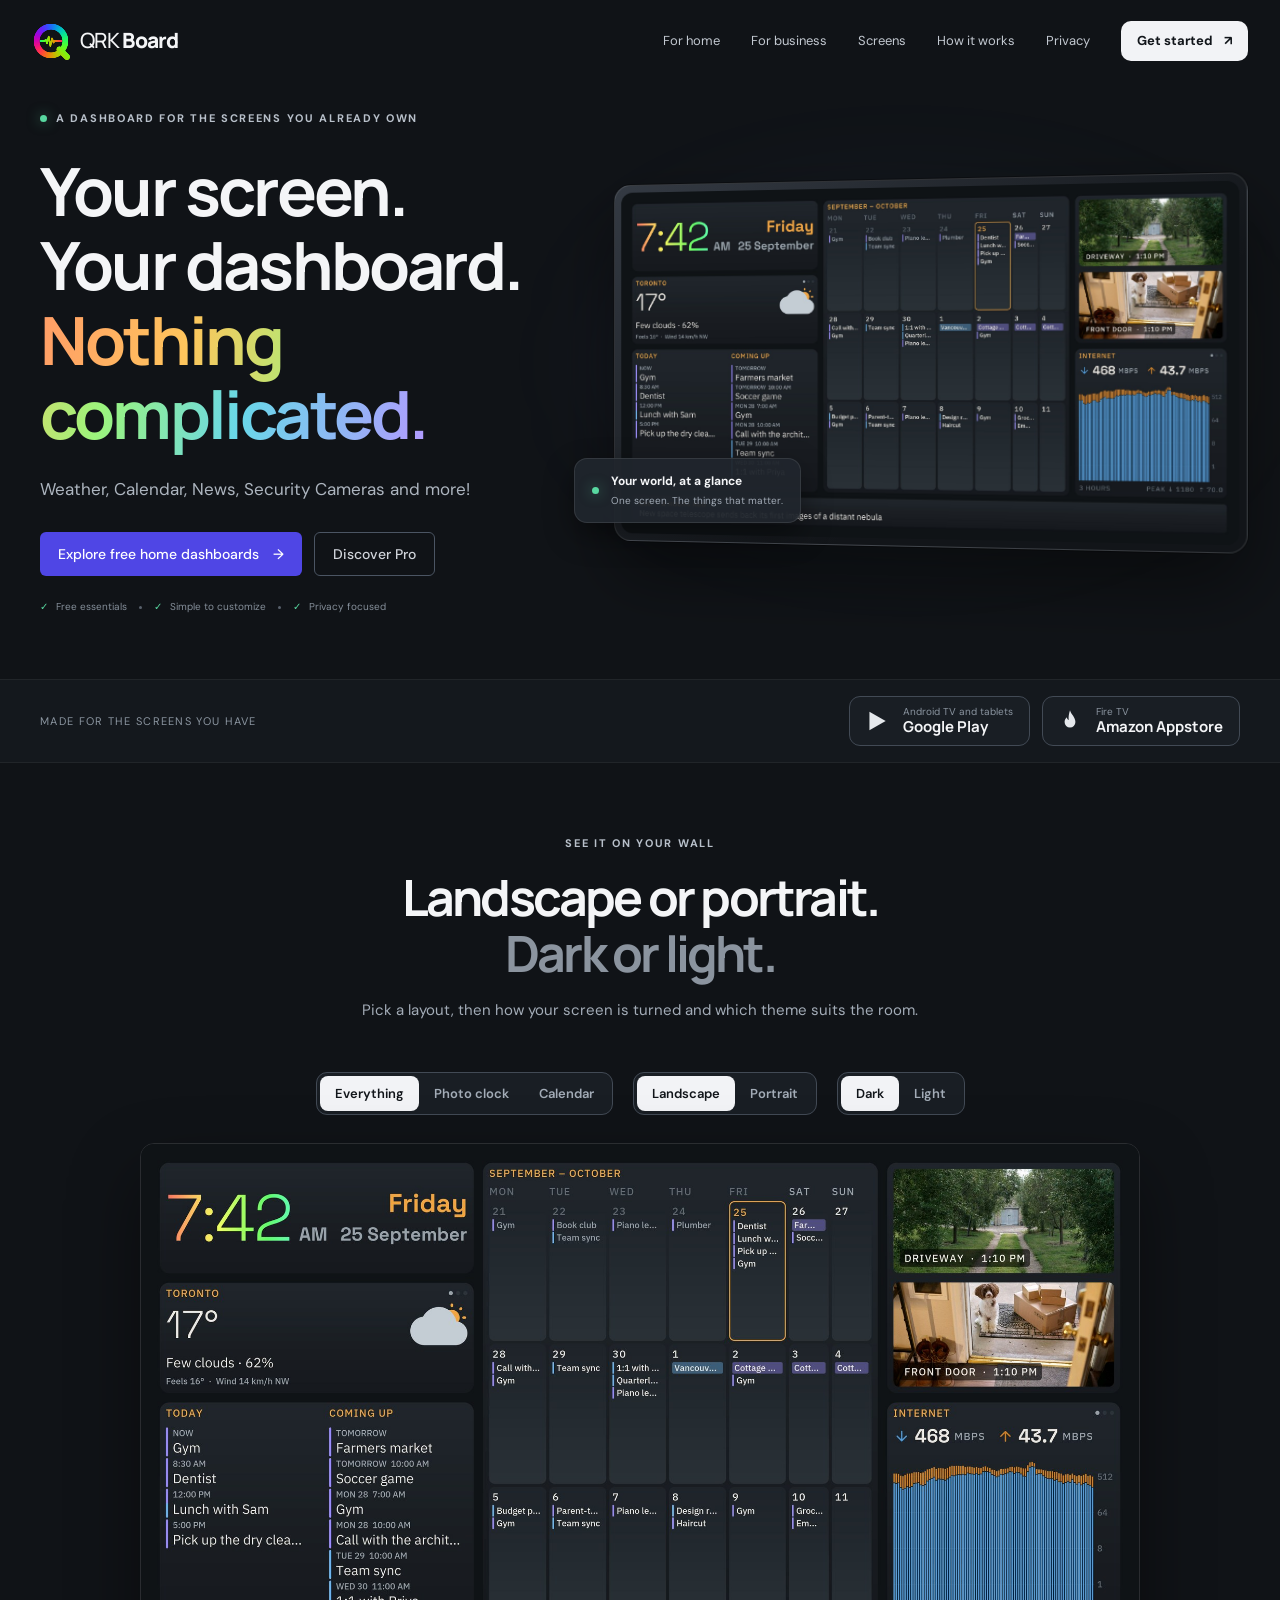
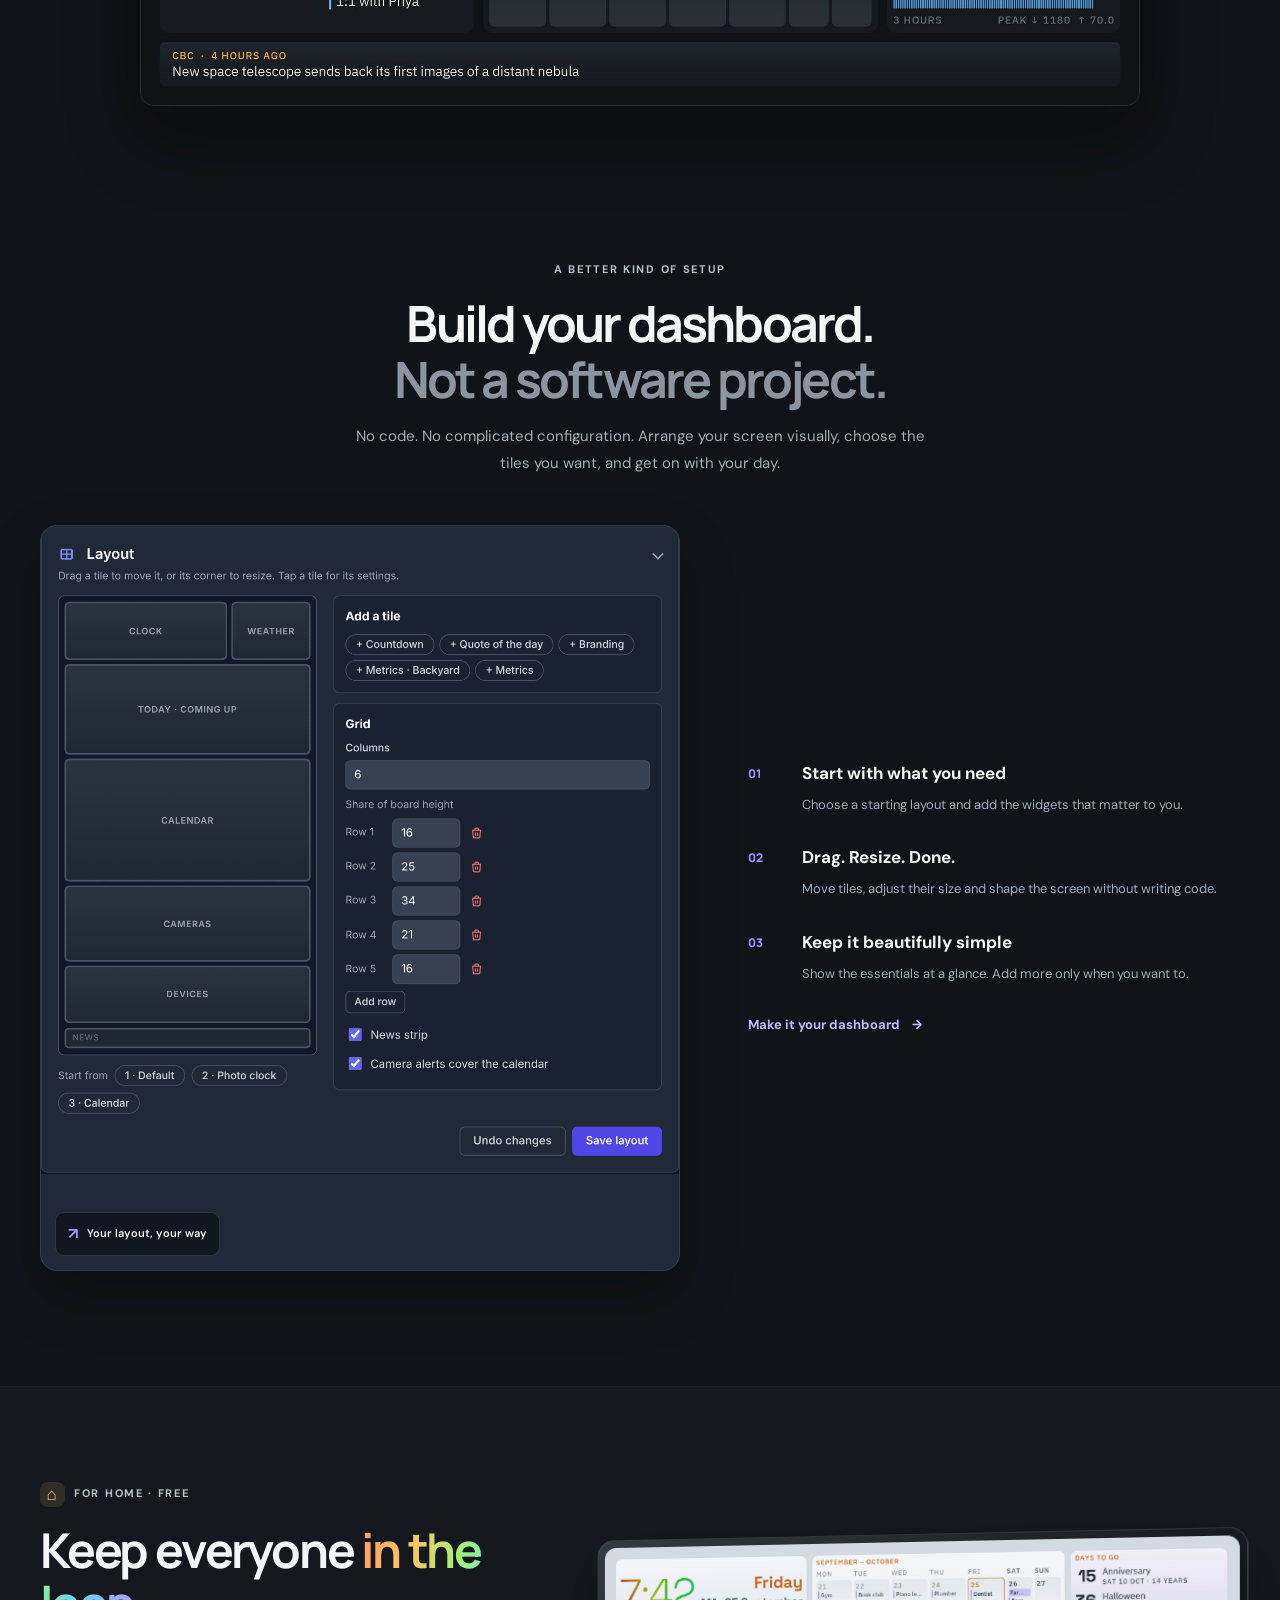
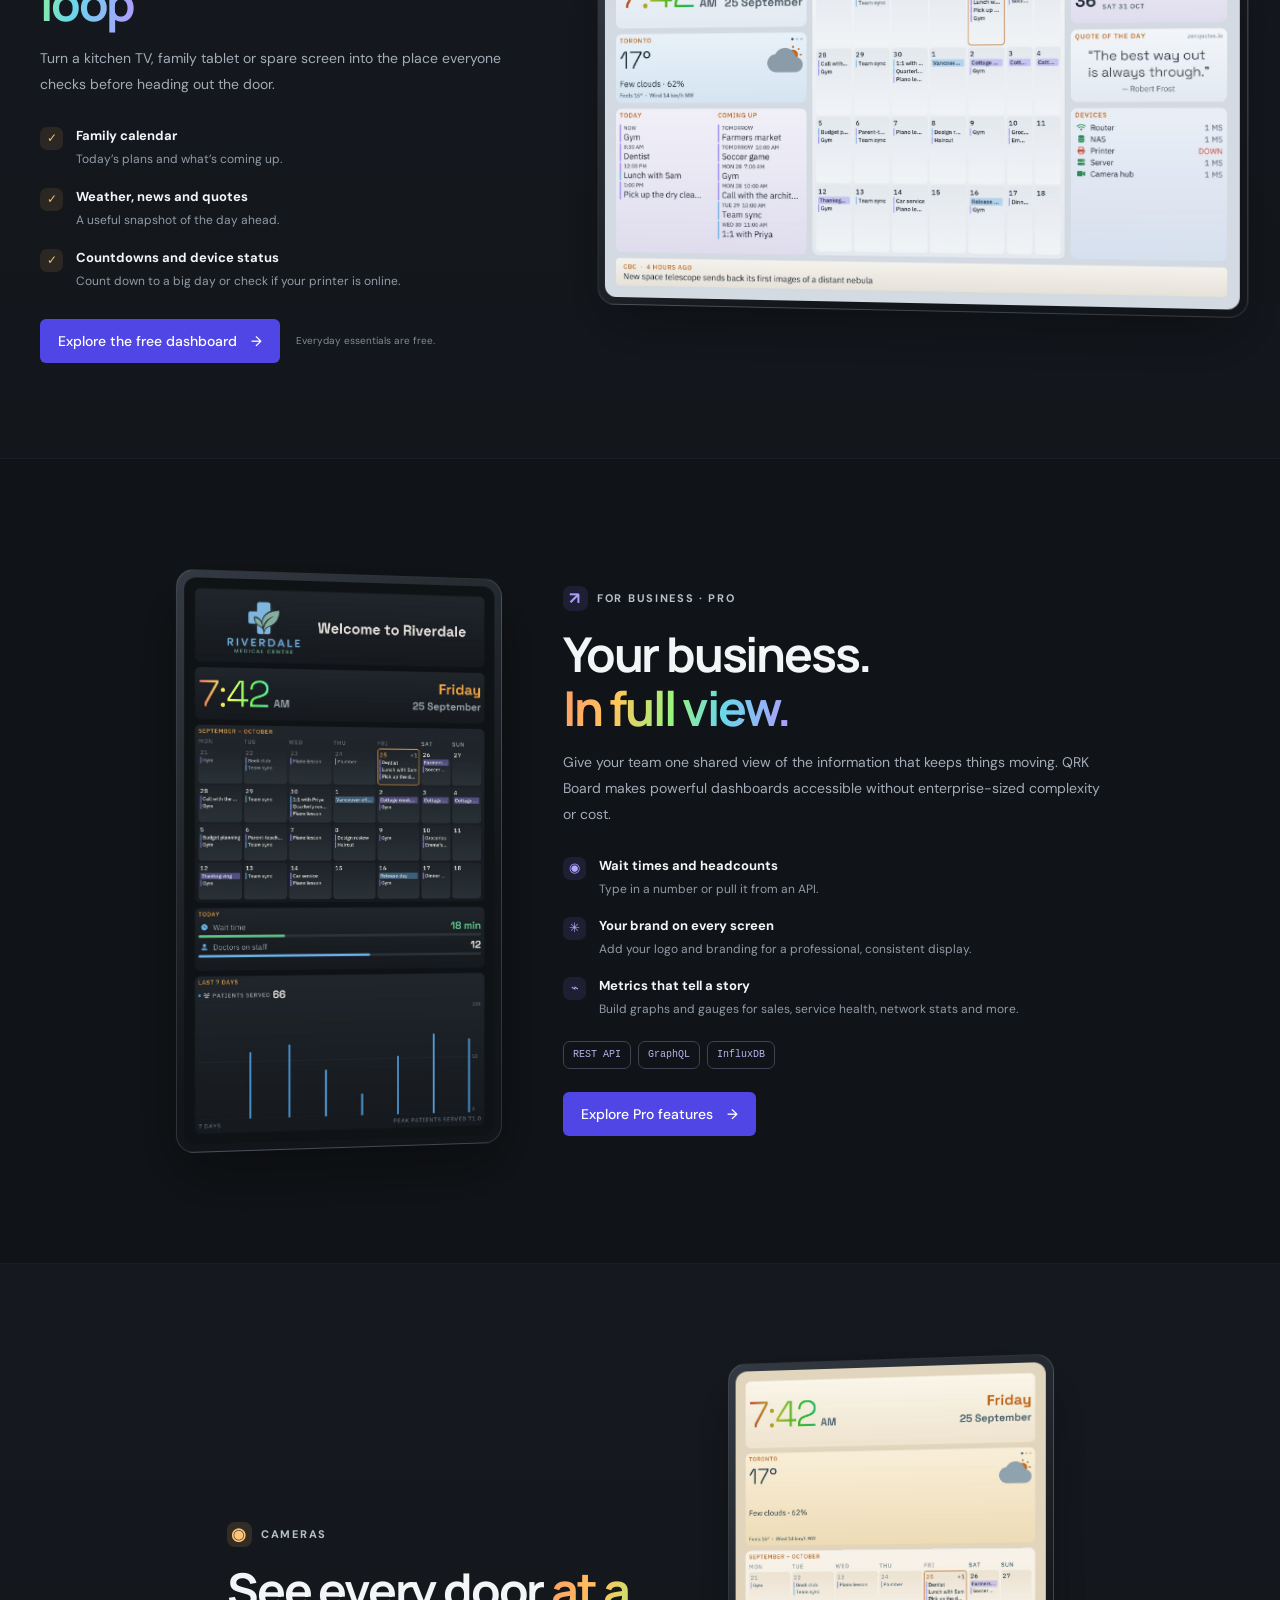
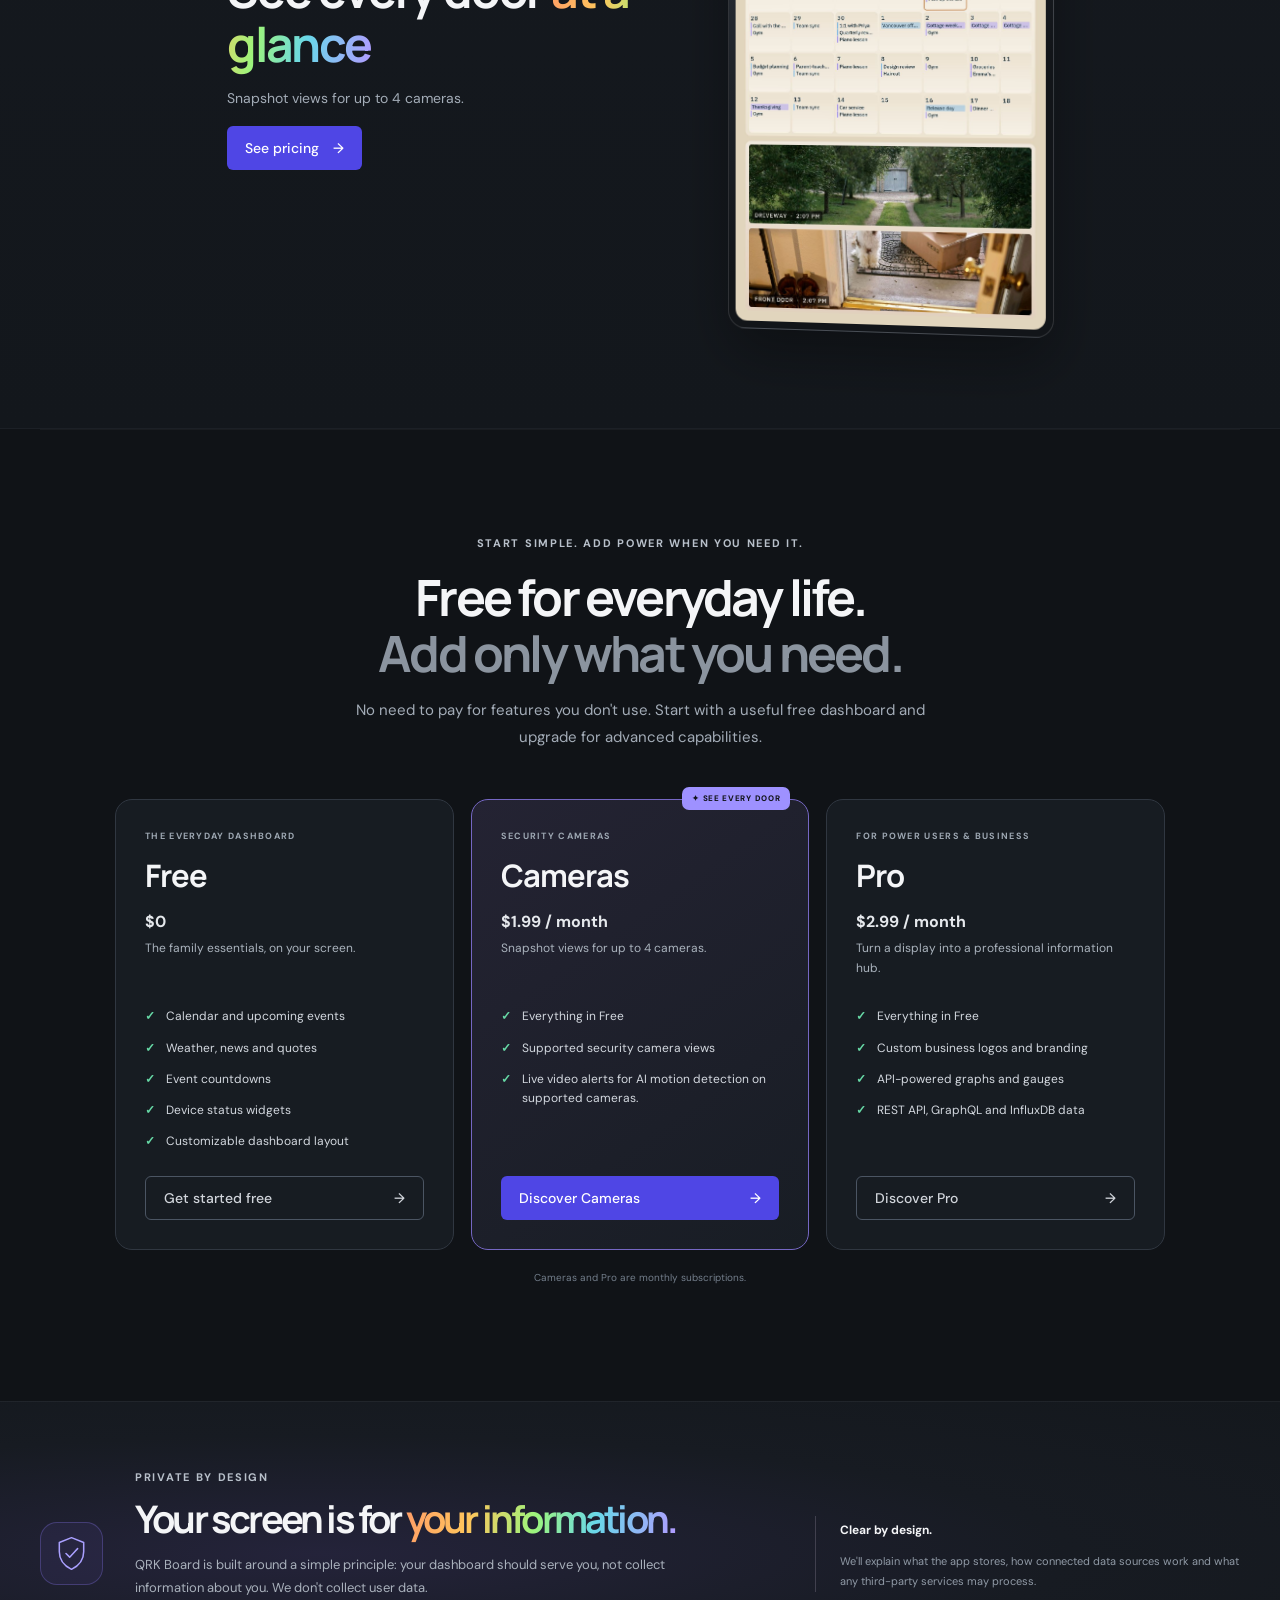
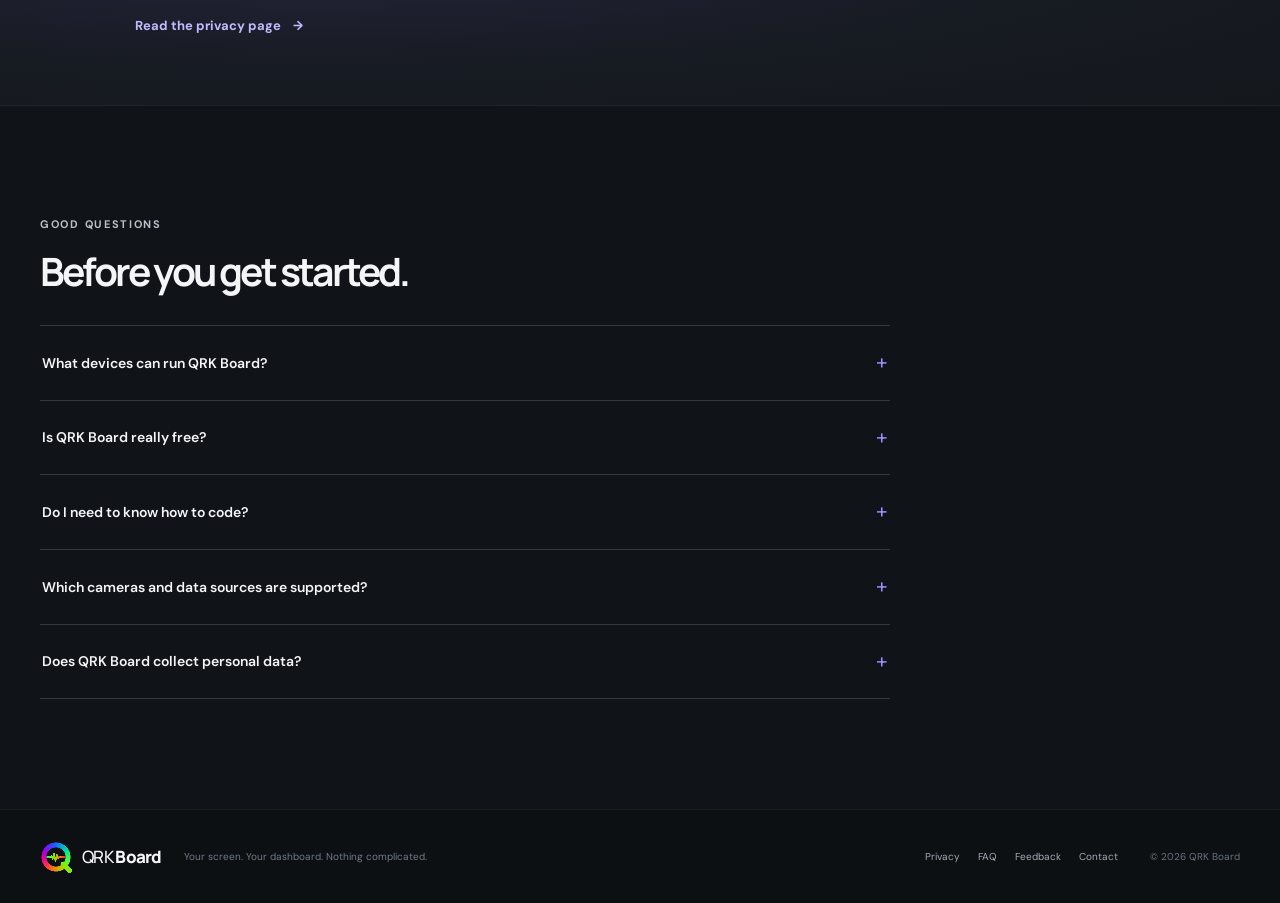
==== commit 5f4e4fb2: "Tilt the home and hero boards, tighten the gap to the text, reword the camera sources FAQ Co-Authore" ====
--- a/index.html
+++ b/index.html
@@ -10,7 +10,7 @@
   <link rel="preconnect" href="https://fonts.googleapis.com">
   <link rel="preconnect" href="https://fonts.gstatic.com" crossorigin>
   <link href="https://fonts.googleapis.com/css2?family=DM+Sans:wght@400;500;600;700&family=Manrope:wght@400;500;600;700;800&display=swap" rel="stylesheet">
-  <link rel="stylesheet" href="styles.css?v=13">
+  <link rel="stylesheet" href="styles.css?v=15">
 </head>
 <body>
   <header class="site-header">
@@ -96,7 +96,7 @@
           </ul>
           <div class="audience-footer"><a class="button button-primary" href="#pro">Explore the free dashboard <span aria-hidden="true">→</span></a><span class="small-note">Everyday essentials are free.</span></div>
         </div>
-        <div class="shot-card fade" data-fade><img src="assets/screens/home-light.jpg" width="1920" height="1080" alt="A home board: clock, weather, today and coming up, a month calendar, days to go, quote of the day and device status." loading="lazy"><img src="assets/screens/home-dark.jpg" width="1920" height="1080" alt="" aria-hidden="true" loading="lazy"><img src="assets/screens/home-sand.jpg" width="1920" height="1080" alt="" aria-hidden="true" loading="lazy"></div>
+        <div class="shot-card fade tilt-left" data-fade><img src="assets/screens/home-light.jpg" width="1920" height="1080" alt="A home board: clock, weather, today and coming up, a month calendar, days to go, quote of the day and device status." loading="lazy"><img src="assets/screens/home-dark.jpg" width="1920" height="1080" alt="" aria-hidden="true" loading="lazy"><img src="assets/screens/home-sand.jpg" width="1920" height="1080" alt="" aria-hidden="true" loading="lazy"></div>
       </div>
     </section>
 
@@ -126,7 +126,7 @@
 
     <section class="privacy-section" id="privacy"><div class="section-wrap privacy-inner"><div class="privacy-symbol"><svg viewBox="0 0 64 64" aria-hidden="true"><path d="M32 6 52 14v15c0 13-8 23-20 29C20 52 12 42 12 29V14L32 6Z" fill="none" stroke="currentColor" stroke-width="2.5" stroke-linejoin="round"/><path d="m23 32 6 6 13-14" fill="none" stroke="currentColor" stroke-width="2.5" stroke-linecap="round" stroke-linejoin="round"/></svg></div><div><div class="eyebrow">Private by design</div><h2>Your screen is for <span class="gradient-text">your information.</span></h2><p>QRK Board is built around a simple principle: your dashboard should serve you, not collect information about you. We don't collect user data.</p><a class="text-link" href="privacy.html">Read the privacy page <span>→</span></a></div><div class="privacy-note"><b>Clear by design.</b><p>We'll explain what the app stores, how connected data sources work and what any third-party services may process.</p></div></div></section>
 
-    <section class="faq-section section-wrap" id="faq"><div class="section-heading"><div class="eyebrow">Good questions</div><h2>Before you get started.</h2></div><div class="faq-list"><details><summary>What devices can run QRK Board?<span>+</span></summary><p>QRK Board is designed for Android TV, Google TV, Amazon Fire TV and Android tablets. Check the setup instructions for the requirements and availability of each platform.</p></details><details><summary>Is QRK Board really free?<span>+</span></summary><p>The everyday home dashboard features are free. Cameras (camera views and alerts) and Pro (custom branding and API-powered metrics) are separate monthly subscriptions.</p></details><details><summary>Do I need to know how to code?<span>+</span></summary><p>No. You can arrange dashboard tiles with the drag-and-drop layout editor. Connecting custom data sources may require API details and some technical knowledge.</p></details><details><summary>Which cameras and data sources are supported?<span>+</span></summary><p>Cameras is designed to support compatible Reolink camera feeds and webhook-triggered alerts; Pro adds metrics from REST APIs, GraphQL and InfluxDB. Compatibility depends on the camera, endpoint and configuration.</p></details><details><summary>Does QRK Board collect personal data?<span>+</span></summary><p>No. QRK Board has no account, sign-in or analytics, and nothing you set up is sent to us. Your settings stay on your device, and the board connects directly to the services behind the tiles you use. The details are in the <a href="privacy.html">privacy policy</a>.</p></details></div></section>
+    <section class="faq-section section-wrap" id="faq"><div class="section-heading"><div class="eyebrow">Good questions</div><h2>Before you get started.</h2></div><div class="faq-list"><details><summary>What devices can run QRK Board?<span>+</span></summary><p>QRK Board is designed for Android TV, Google TV, Amazon Fire TV and Android tablets. Check the setup instructions for the requirements and availability of each platform.</p></details><details><summary>Is QRK Board really free?<span>+</span></summary><p>The everyday home dashboard features are free. Cameras (camera views and alerts) and Pro (custom branding and API-powered metrics) are separate monthly subscriptions.</p></details><details><summary>Do I need to know how to code?<span>+</span></summary><p>No. You can arrange dashboard tiles with the drag-and-drop layout editor. Connecting custom data sources may require API details and some technical knowledge.</p></details><details><summary>Which cameras and data sources are supported?<span>+</span></summary><p>Cameras shows snapshot views for up to 4 supported cameras, with live video alerts for AI motion detection on supported cameras. Pro adds metrics from REST APIs, GraphQL and InfluxDB. Compatibility depends on the camera, endpoint and configuration.</p></details><details><summary>Does QRK Board collect personal data?<span>+</span></summary><p>No. QRK Board has no account, sign-in or analytics, and nothing you set up is sent to us. Your settings stay on your device, and the board connects directly to the services behind the tiles you use. The details are in the <a href="privacy.html">privacy policy</a>.</p></details></div></section>
   </main>
 
   <footer class="site-footer"><div class="section-wrap footer-inner"><a class="brand" href="#top"><canvas class="logo" width="152" height="152" aria-hidden="true"></canvas><span>QRK <b>Board</b></span></a><span class="footer-tagline">Your screen. Your dashboard. Nothing complicated.</span><div class="footer-links"><a href="privacy.html">Privacy</a><a href="#faq">FAQ</a><a href="feedback.html">Feedback</a><a href="mailto:qrkboard@gmail.com">Contact</a></div><span class="copyright">© <span id="year">2026</span> QRK Board</span></div></footer>
--- a/styles.css
+++ b/styles.css
@@ -97,3 +97,18 @@
 .shot-card.tilt-left{transform:perspective(1400px) rotateY(-9deg)}
 
 .faq-list details p a{color:#c2baff;text-decoration:underline}
+
+@media(min-width:1001px){
+.hero{gap:24px}
+.screen-frame{transform:perspective(1400px) rotateY(-9deg)}
+.audience-grid,.business-grid{gap:36px}
+.shot-card.portrait.tilt-right{justify-self:end}
+.shot-card.portrait.tilt-left{justify-self:start}
+}
+@media(max-width:1000px){.shot-card.tilt-left,.shot-card.tilt-right{transform:none}}
+
+@media(min-width:1001px){
+#cameras .audience-grid{grid-template-columns:minmax(0,440px) 330px;justify-content:center;gap:56px}
+#business .business-grid{grid-template-columns:330px minmax(0,540px);justify-content:center;gap:56px}
+#cameras .shot-card,#business .shot-card{justify-self:stretch}
+}
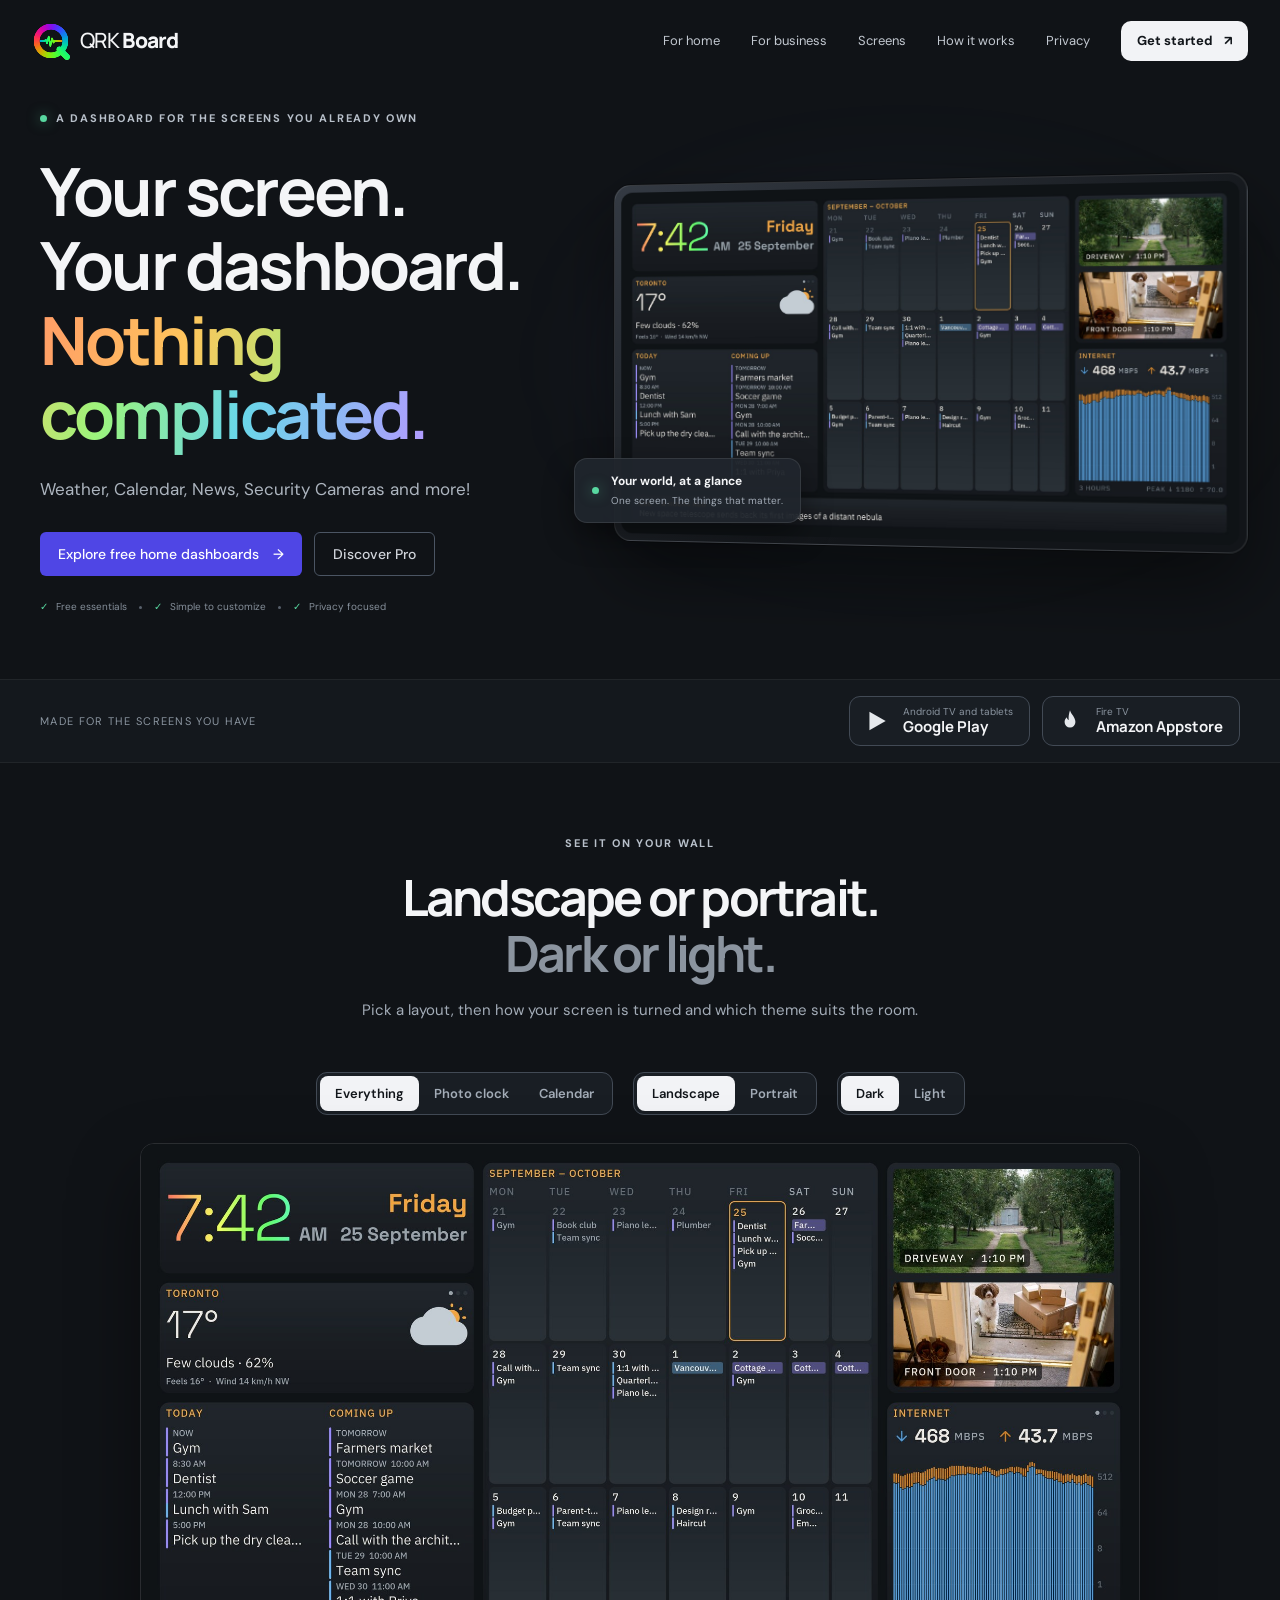
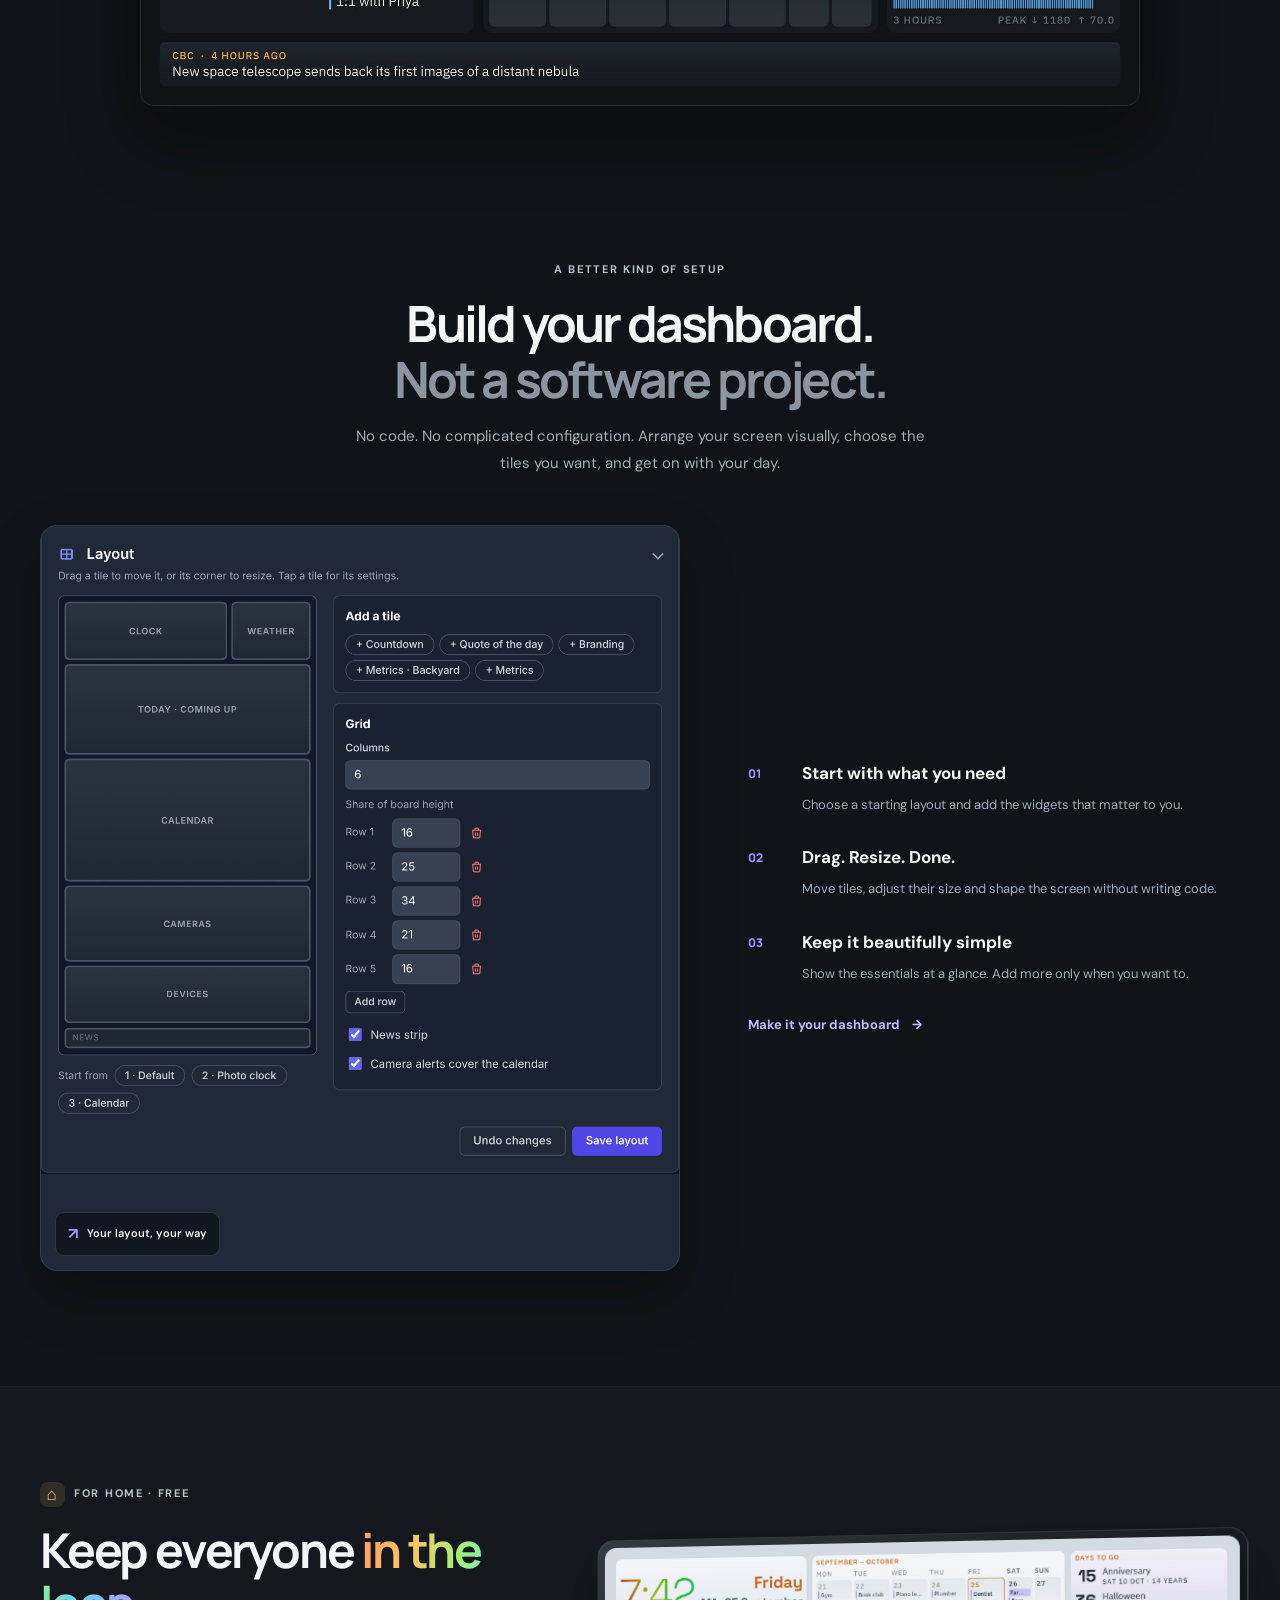
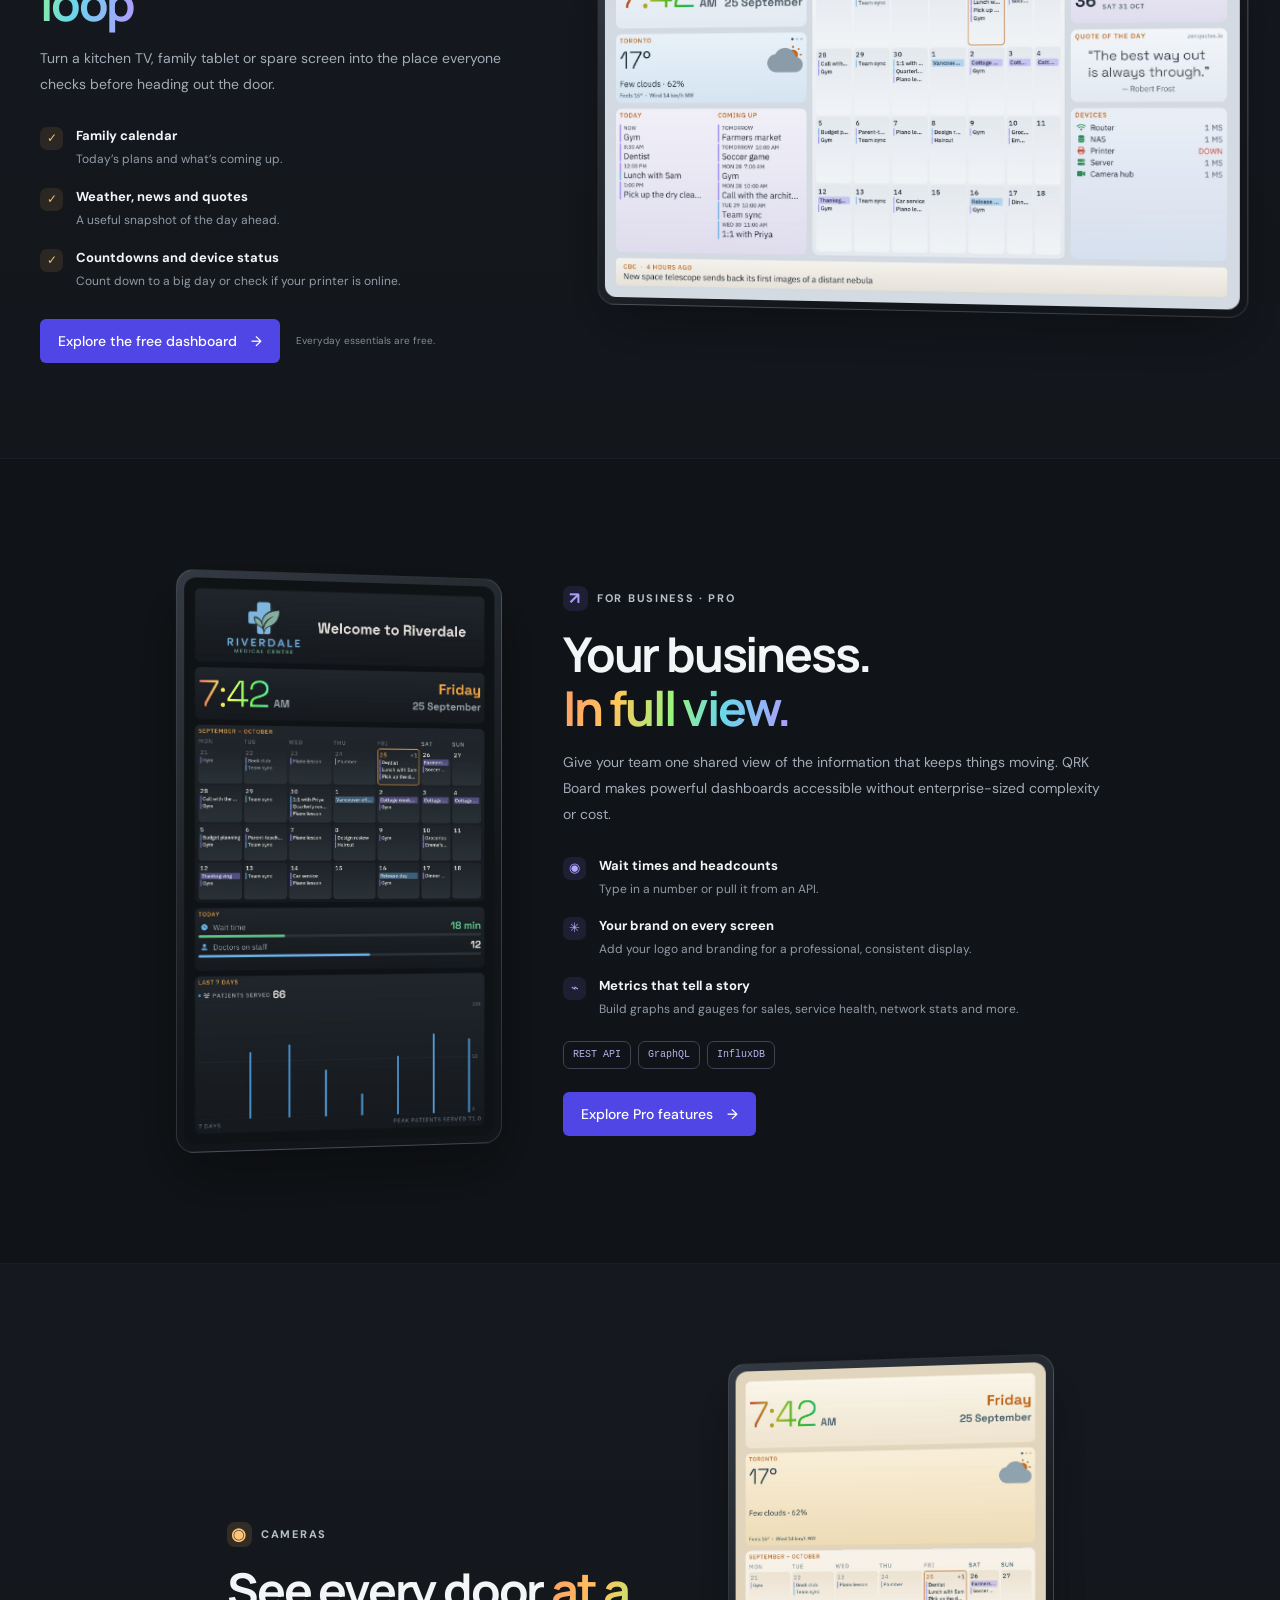
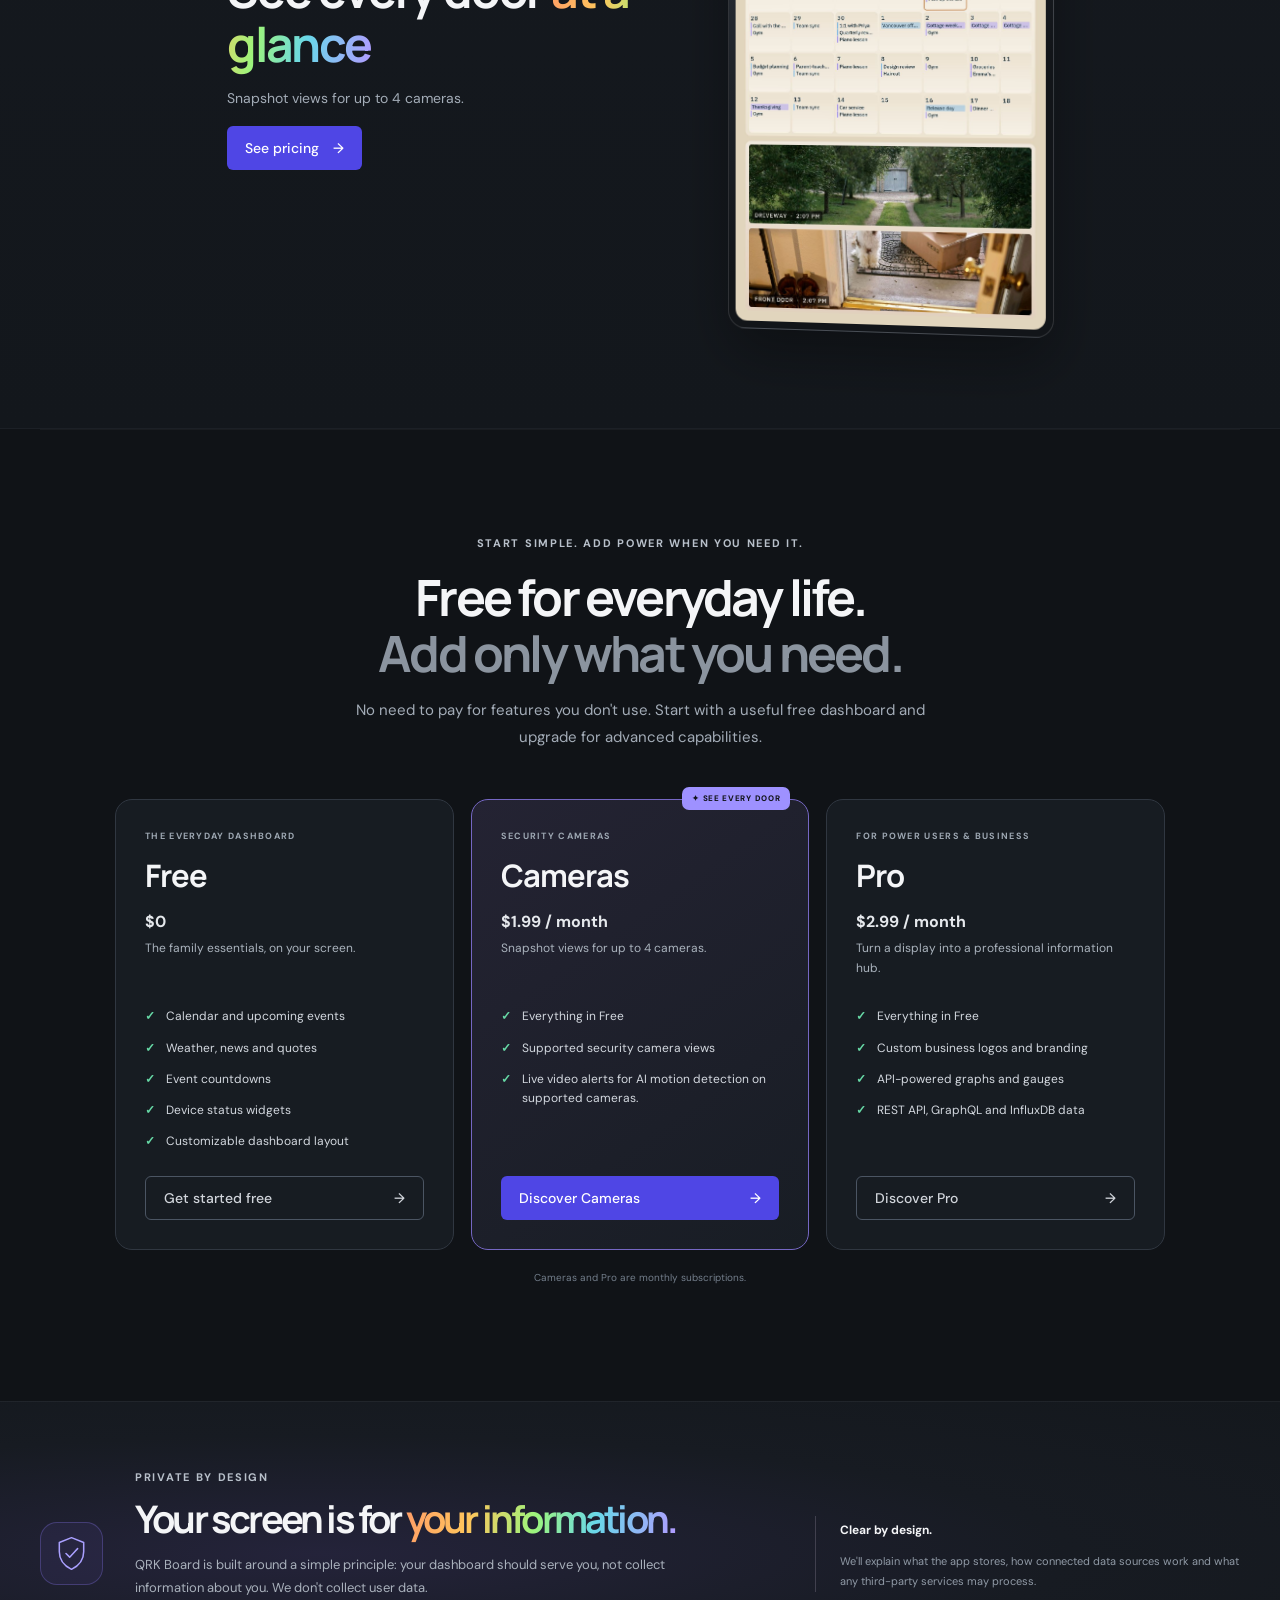
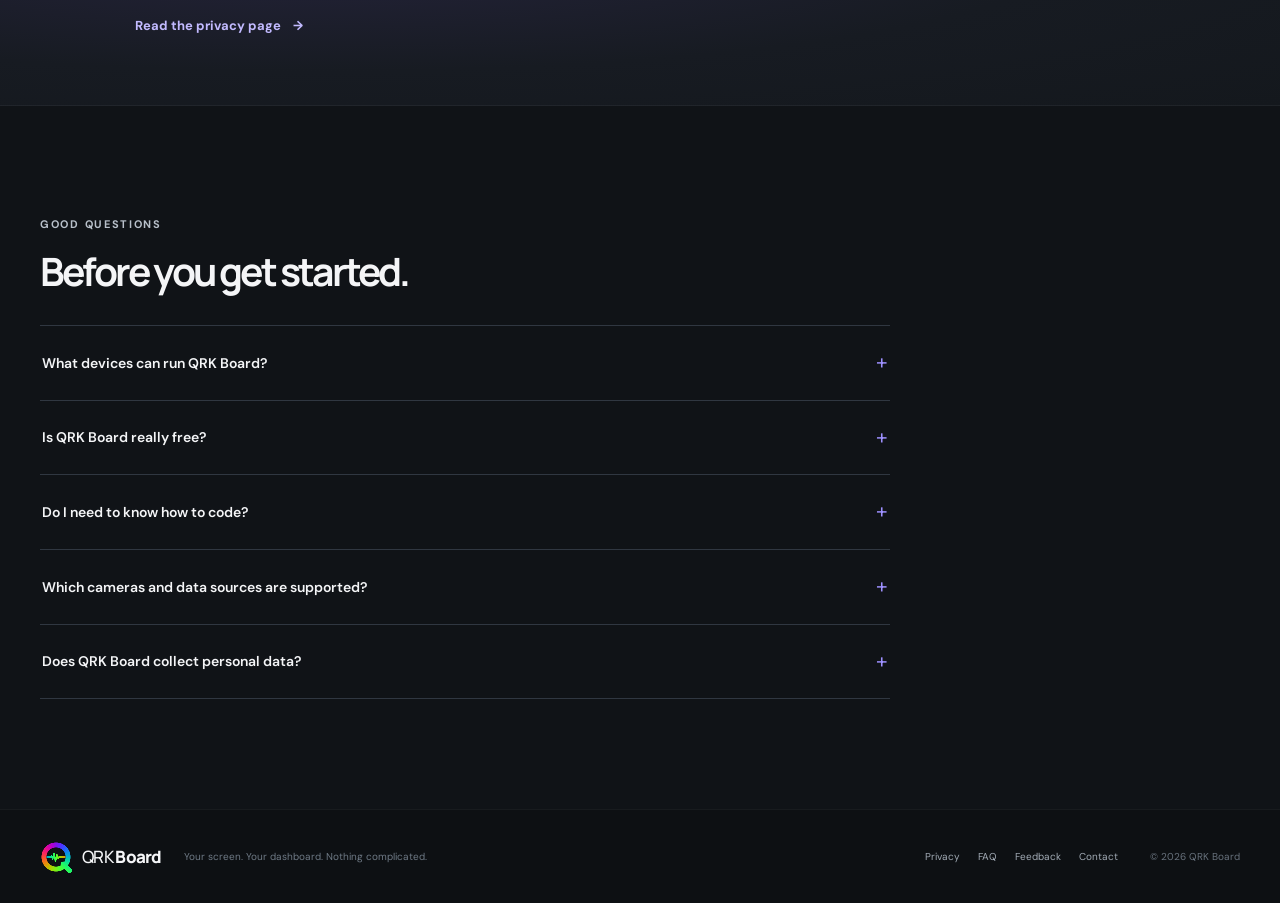
==== commit 1dd3d059: "Drop the setup instructions line from the devices FAQ Co-Authored-By: Claude Sonnet 5.5 <noreply@ant" ====
--- a/index.html
+++ b/index.html
@@ -126,7 +126,7 @@
 
     <section class="privacy-section" id="privacy"><div class="section-wrap privacy-inner"><div class="privacy-symbol"><svg viewBox="0 0 64 64" aria-hidden="true"><path d="M32 6 52 14v15c0 13-8 23-20 29C20 52 12 42 12 29V14L32 6Z" fill="none" stroke="currentColor" stroke-width="2.5" stroke-linejoin="round"/><path d="m23 32 6 6 13-14" fill="none" stroke="currentColor" stroke-width="2.5" stroke-linecap="round" stroke-linejoin="round"/></svg></div><div><div class="eyebrow">Private by design</div><h2>Your screen is for <span class="gradient-text">your information.</span></h2><p>QRK Board is built around a simple principle: your dashboard should serve you, not collect information about you. We don't collect user data.</p><a class="text-link" href="privacy.html">Read the privacy page <span>→</span></a></div><div class="privacy-note"><b>Clear by design.</b><p>We'll explain what the app stores, how connected data sources work and what any third-party services may process.</p></div></div></section>
 
-    <section class="faq-section section-wrap" id="faq"><div class="section-heading"><div class="eyebrow">Good questions</div><h2>Before you get started.</h2></div><div class="faq-list"><details><summary>What devices can run QRK Board?<span>+</span></summary><p>QRK Board is designed for Android TV, Google TV, Amazon Fire TV and Android tablets. Check the setup instructions for the requirements and availability of each platform.</p></details><details><summary>Is QRK Board really free?<span>+</span></summary><p>The everyday home dashboard features are free. Cameras (camera views and alerts) and Pro (custom branding and API-powered metrics) are separate monthly subscriptions.</p></details><details><summary>Do I need to know how to code?<span>+</span></summary><p>No. You can arrange dashboard tiles with the drag-and-drop layout editor. Connecting custom data sources may require API details and some technical knowledge.</p></details><details><summary>Which cameras and data sources are supported?<span>+</span></summary><p>Cameras shows snapshot views for up to 4 supported cameras, with live video alerts for AI motion detection on supported cameras. Pro adds metrics from REST APIs, GraphQL and InfluxDB. Compatibility depends on the camera, endpoint and configuration.</p></details><details><summary>Does QRK Board collect personal data?<span>+</span></summary><p>No. QRK Board has no account, sign-in or analytics, and nothing you set up is sent to us. Your settings stay on your device, and the board connects directly to the services behind the tiles you use. The details are in the <a href="privacy.html">privacy policy</a>.</p></details></div></section>
+    <section class="faq-section section-wrap" id="faq"><div class="section-heading"><div class="eyebrow">Good questions</div><h2>Before you get started.</h2></div><div class="faq-list"><details><summary>What devices can run QRK Board?<span>+</span></summary><p>QRK Board is designed for Android TV, Google TV, Amazon Fire TV and Android tablets.</p></details><details><summary>Is QRK Board really free?<span>+</span></summary><p>The everyday home dashboard features are free. Cameras (camera views and alerts) and Pro (custom branding and API-powered metrics) are separate monthly subscriptions.</p></details><details><summary>Do I need to know how to code?<span>+</span></summary><p>No. You can arrange dashboard tiles with the drag-and-drop layout editor. Connecting custom data sources may require API details and some technical knowledge.</p></details><details><summary>Which cameras and data sources are supported?<span>+</span></summary><p>Cameras shows snapshot views for up to 4 supported cameras, with live video alerts for AI motion detection on supported cameras. Pro adds metrics from REST APIs, GraphQL and InfluxDB. Compatibility depends on the camera, endpoint and configuration.</p></details><details><summary>Does QRK Board collect personal data?<span>+</span></summary><p>No. QRK Board has no account, sign-in or analytics, and nothing you set up is sent to us. Your settings stay on your device, and the board connects directly to the services behind the tiles you use. The details are in the <a href="privacy.html">privacy policy</a>.</p></details></div></section>
   </main>
 
   <footer class="site-footer"><div class="section-wrap footer-inner"><a class="brand" href="#top"><canvas class="logo" width="152" height="152" aria-hidden="true"></canvas><span>QRK <b>Board</b></span></a><span class="footer-tagline">Your screen. Your dashboard. Nothing complicated.</span><div class="footer-links"><a href="privacy.html">Privacy</a><a href="#faq">FAQ</a><a href="feedback.html">Feedback</a><a href="mailto:qrkboard@gmail.com">Contact</a></div><span class="copyright">© <span id="year">2026</span> QRK Board</span></div></footer>
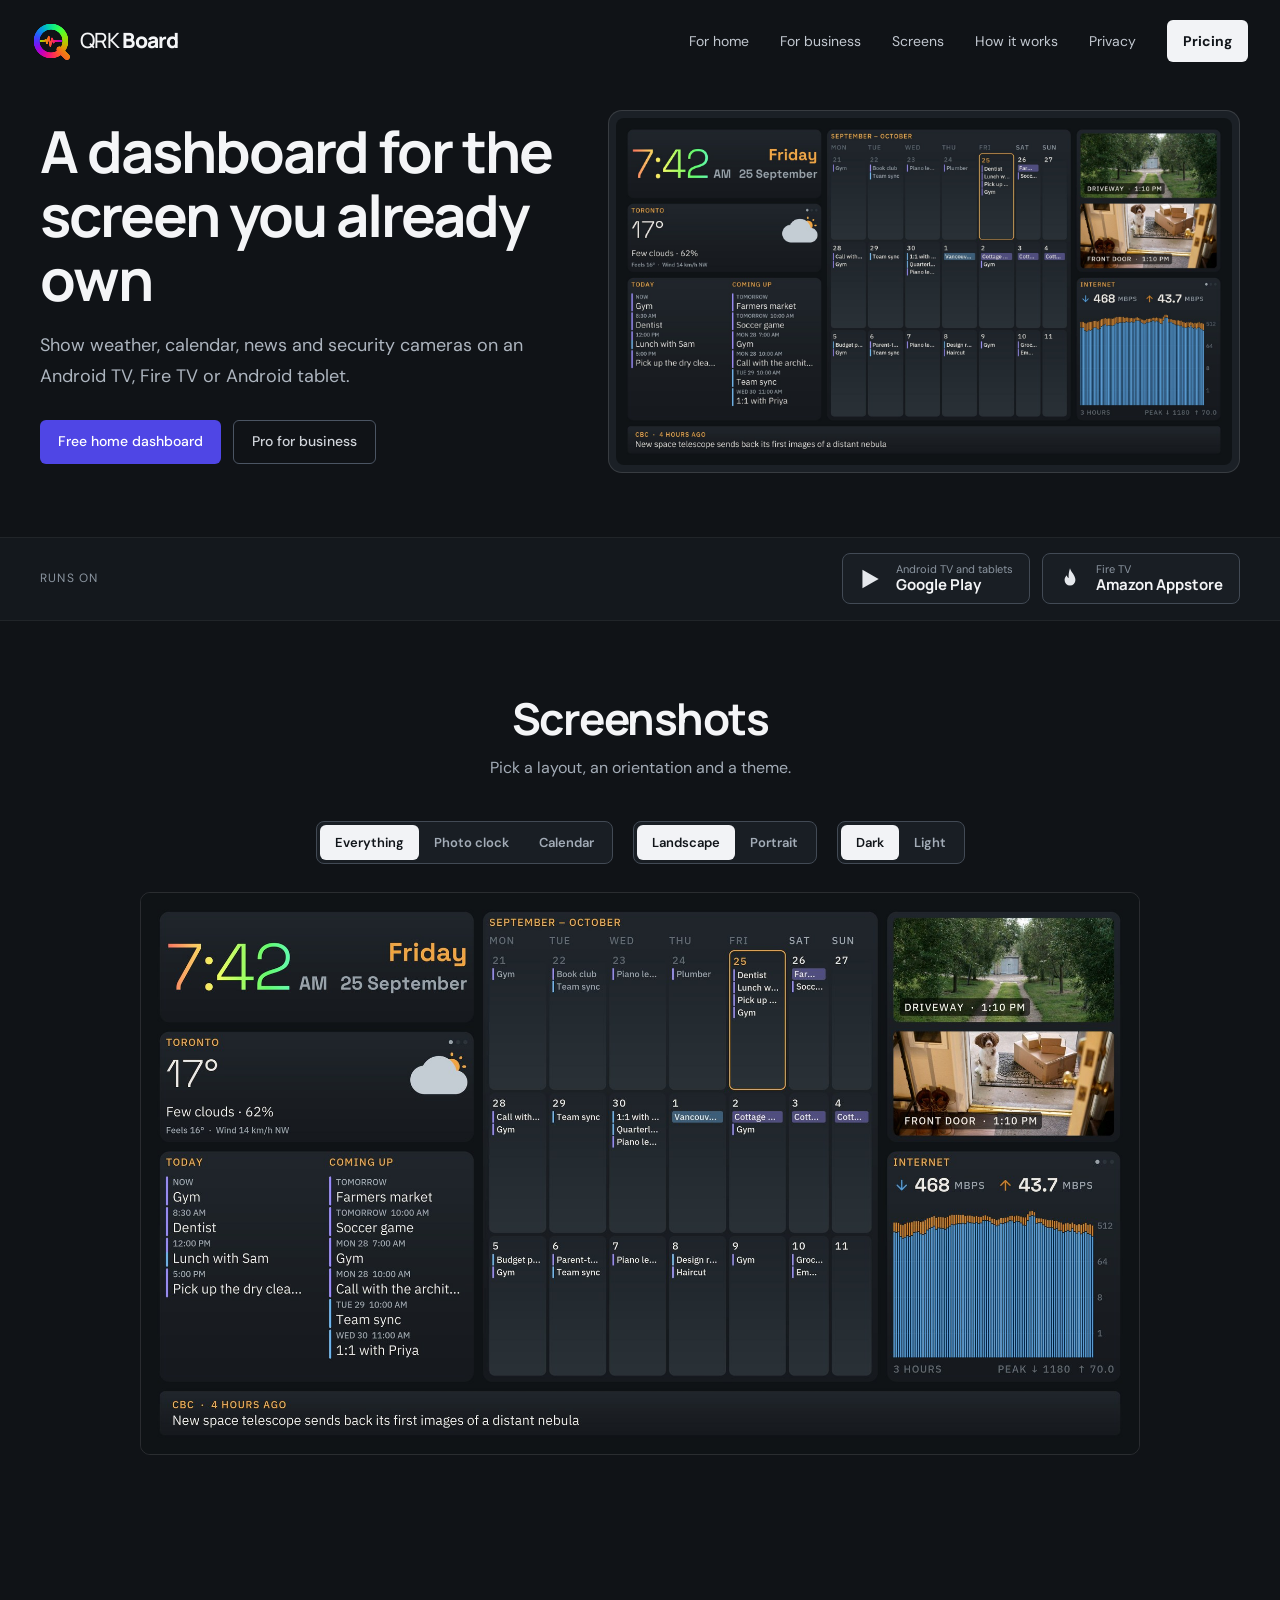
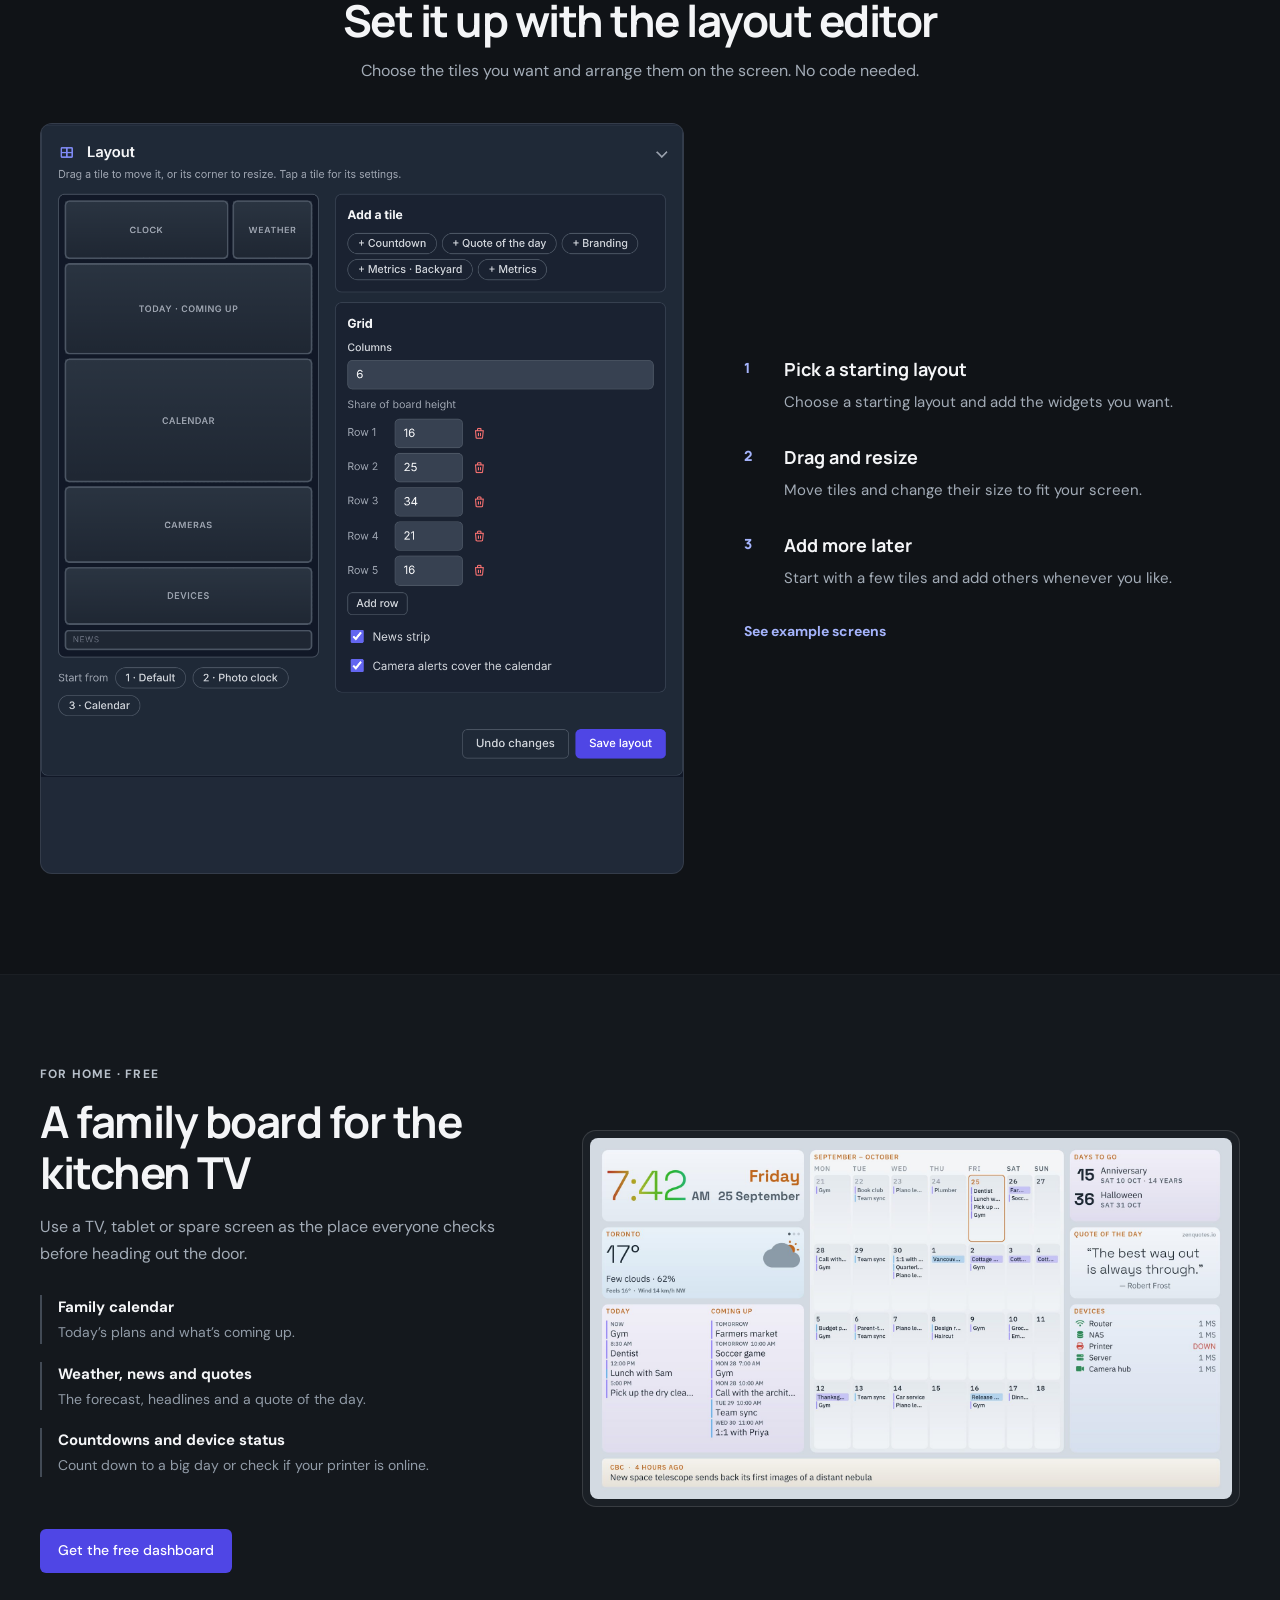
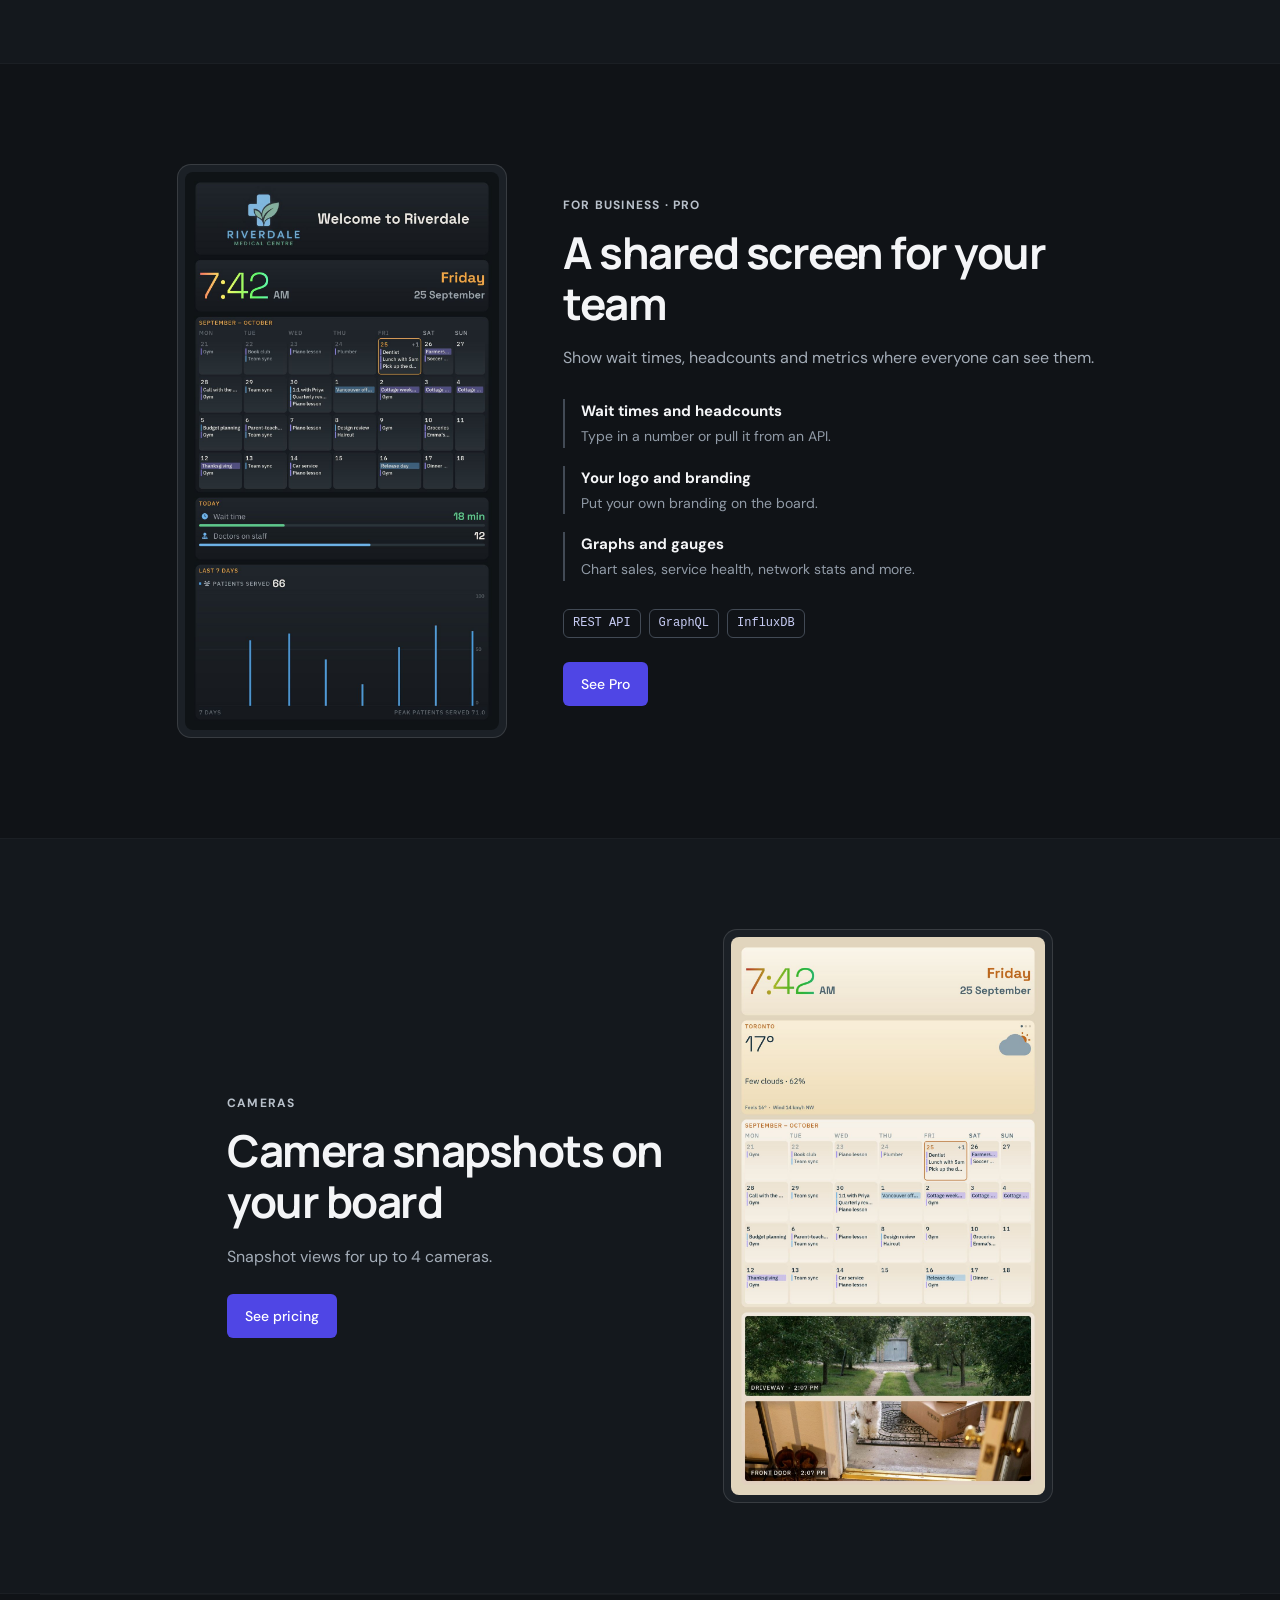
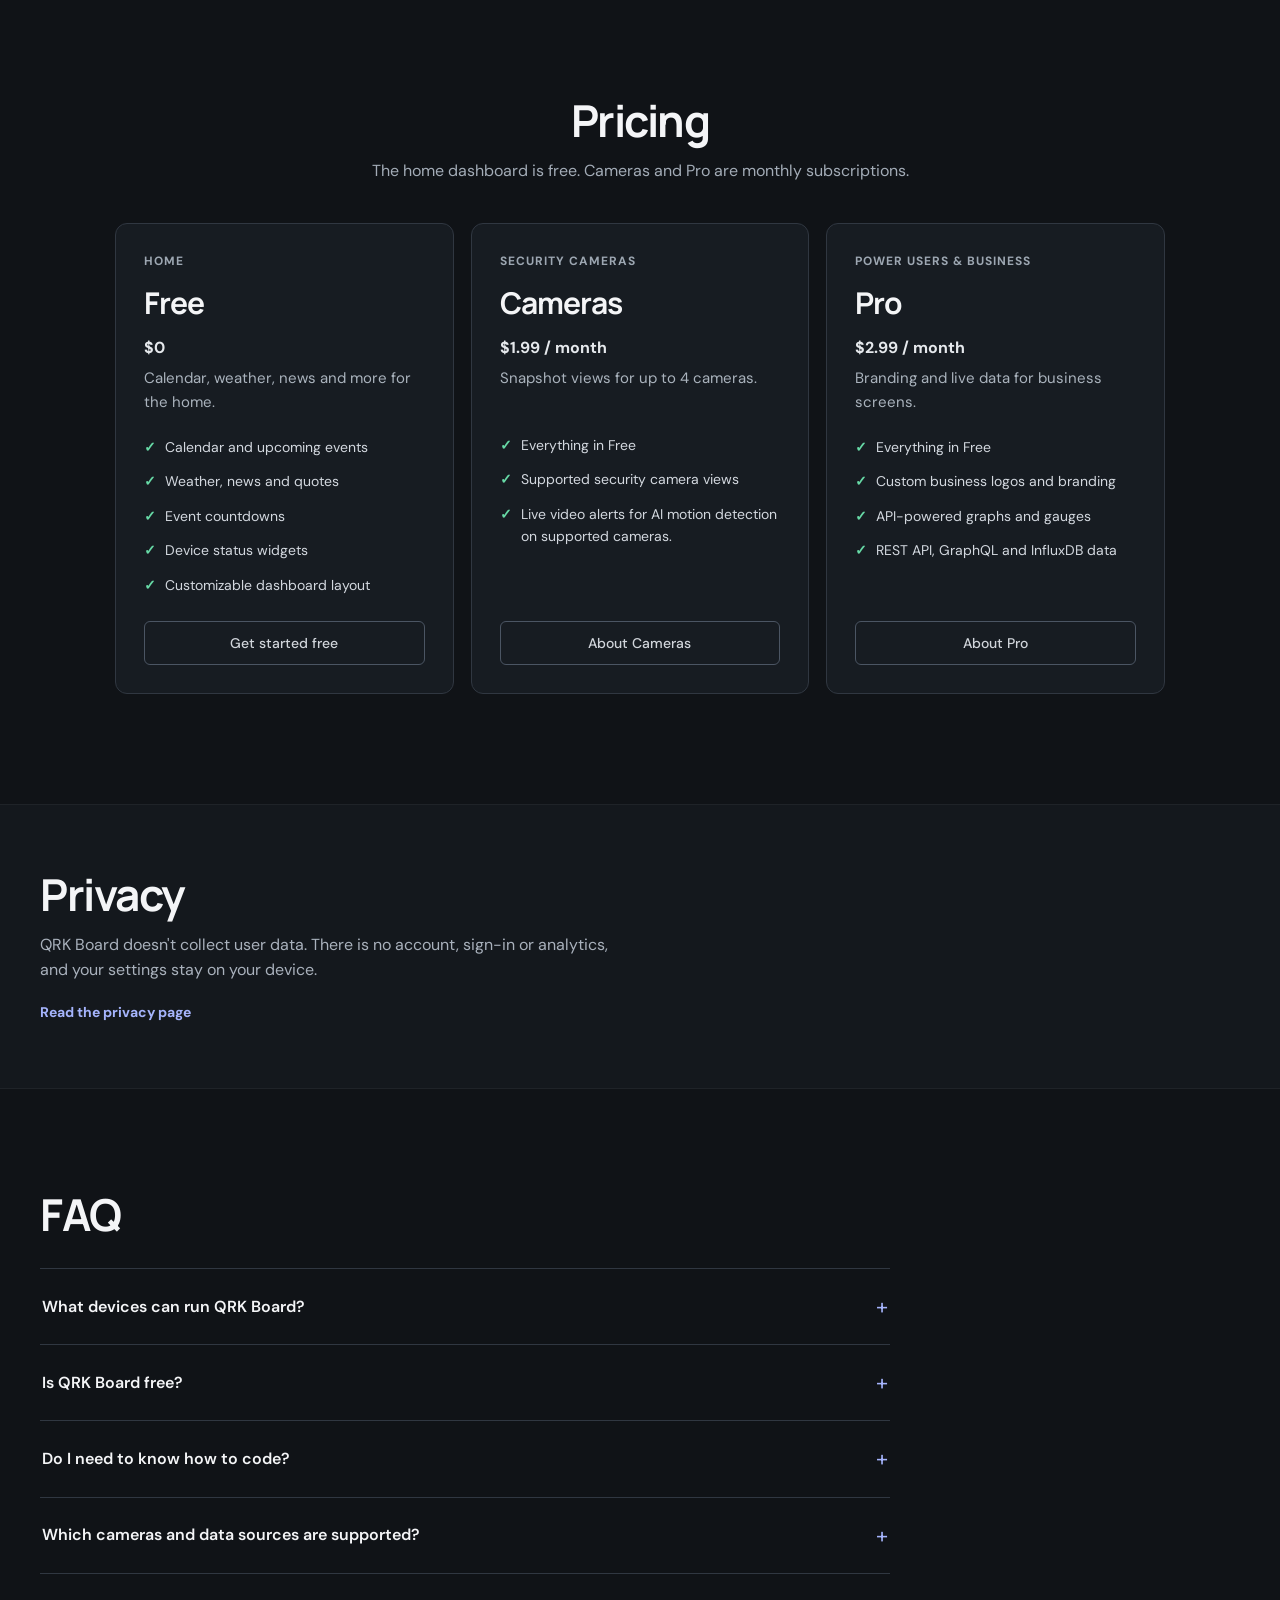
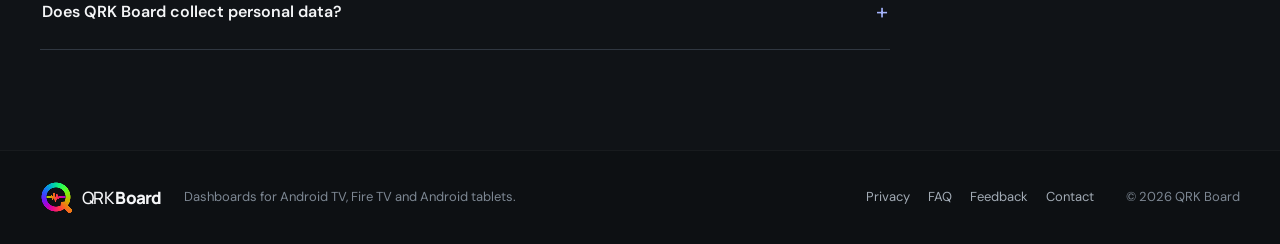
==== commit 1c8dde43: "Unslop the site: plain copy, flat design, consolidated CSS Co-Authored-By: Claude Sonnet 5.5 <norepl" ====
--- a/index.html
+++ b/index.html
@@ -4,13 +4,13 @@
   <meta charset="utf-8">
   <meta name="viewport" content="width=device-width, initial-scale=1">
   <meta name="theme-color" content="#101317">
-  <meta name="description" content="Your Home or Small Business Dashboard. Weather, Calendar, News, Security Cameras and more!">
+  <meta name="description" content="A dashboard app for Android TV, Fire TV and Android tablets. Show weather, calendar, news and security cameras on a screen at home or at work.">
   <title>QRK Board</title>
   <link rel="icon" type="image/svg+xml" href="assets/qrk-mark.svg?v=2">
   <link rel="preconnect" href="https://fonts.googleapis.com">
   <link rel="preconnect" href="https://fonts.gstatic.com" crossorigin>
   <link href="https://fonts.googleapis.com/css2?family=DM+Sans:wght@400;500;600;700&family=Manrope:wght@400;500;600;700;800&display=swap" rel="stylesheet">
-  <link rel="stylesheet" href="styles.css?v=15">
+  <link rel="stylesheet" href="styles.css?v=16">
 </head>
 <body>
   <header class="site-header">
@@ -25,38 +25,45 @@
       <a href="#screens">Screens</a>
       <a href="#how-it-works">How it works</a>
       <a href="#privacy">Privacy</a>
-      <a class="nav-cta" href="#pro">Get started <span aria-hidden="true">↗</span></a>
+      <a class="nav-cta" href="#pro">Pricing</a>
     </nav>
   </header>
 
   <main id="top">
     <section class="hero section-wrap">
       <div class="hero-copy">
-        <div class="eyebrow"><span class="eyebrow-dot"></span> A dashboard for the screens you already own</div>
-        <h1>Your screen.<br>Your dashboard.<br><span class="gradient-text">Nothing complicated.</span></h1>
-        <p class="hero-lede">Weather, Calendar, News, Security Cameras and more!</p>
+        <h1>A dashboard for the screen you already own</h1>
+        <p class="hero-lede">Show weather, calendar, news and security cameras on an Android TV, Fire TV or Android tablet.</p>
         <div class="hero-actions">
-          <a class="button button-primary" href="#home">Explore free home dashboards <span aria-hidden="true">→</span></a>
-          <a class="button button-secondary" href="#business">Discover Pro</a>
-        </div>
-        <div class="hero-trust"><span>✓</span> Free essentials <i></i><span>✓</span> Simple to customize <i></i><span>✓</span> Privacy focused</div>
+          <a class="button button-primary" href="#home">Free home dashboard</a>
+          <a class="button button-secondary" href="#business">Pro for business</a>
+        </div>
       </div>
       <div class="hero-visual">
-        <div class="visual-glow"></div>
         <div class="screen-frame"><img src="assets/screens/landscape-1-dark.jpg" width="1920" height="1080" alt="QRK Board on a landscape TV in the dark theme: clock, weather, calendar, cameras, devices and news." fetchpriority="high"></div>
-        <div class="floating-label"><span class="live-dot"></span><span><b>Your world, at a glance</b><small>One screen. The things that matter.</small></span></div>
       </div>
     </section>
 
     <section class="platform-strip" aria-label="Supported platforms">
-      <div class="section-wrap platform-inner"><span class="platform-intro">Made for the screens you have</span><ul class="stores"><li class="store"><span class="store-icon"><svg viewBox="0 0 24 24" aria-hidden="true"><path d="M5 3.5v17l15-8.5z" fill="currentColor"/></svg></span><span class="store-text"><small>Android TV and tablets</small><b>Google Play</b></span></li><li class="store"><span class="store-icon"><svg viewBox="0 0 24 24" aria-hidden="true"><path d="M12 2c1 4 5 6 5 11a5 5 0 0 1-10 0c0-2 1-3.500 2-4.500.2 1.500 1 2.200 1.800 2.500C10.500 8 11 5 12 2z" fill="currentColor"/></svg></span><span class="store-text"><small>Fire TV</small><b>Amazon Appstore</b></span></li></ul></div>
+      <div class="section-wrap platform-inner">
+        <span class="platform-intro">Runs on</span>
+        <ul class="stores">
+          <li class="store">
+            <span class="store-icon"><svg viewBox="0 0 24 24" aria-hidden="true"><path d="M5 3.5v17l15-8.5z" fill="currentColor"/></svg></span>
+            <span class="store-text"><small>Android TV and tablets</small><b>Google Play</b></span>
+          </li>
+          <li class="store">
+            <span class="store-icon"><svg viewBox="0 0 24 24" aria-hidden="true"><path d="M12 2c1 4 5 6 5 11a5 5 0 0 1-10 0c0-2 1-3.500 2-4.500.2 1.500 1 2.200 1.800 2.500C10.500 8 11 5 12 2z" fill="currentColor"/></svg></span>
+            <span class="store-text"><small>Fire TV</small><b>Amazon Appstore</b></span>
+          </li>
+        </ul>
+      </div>
     </section>
 
     <section class="screens-section section-wrap" id="screens">
       <div class="section-heading centered">
-        <div class="eyebrow">See it on your wall</div>
-        <h2>Landscape or portrait.<br><span class="muted-heading">Dark or light.</span></h2>
-        <p>Pick a layout, then how your screen is turned and which theme suits the room.</p>
+        <h2>Screenshots</h2>
+        <p>Pick a layout, an orientation and a theme.</p>
       </div>
       <div class="shot-controls">
         <div class="seg" role="group" aria-label="Layout" data-key="layout"><button type="button" data-v="1" aria-pressed="true">Everything</button><button type="button" data-v="2" aria-pressed="false">Photo clock</button><button type="button" data-v="3" aria-pressed="false">Calendar</button></div>
@@ -68,17 +75,16 @@
 
     <section class="editor-section section-wrap" id="how-it-works">
       <div class="section-heading centered">
-        <div class="eyebrow">A better kind of setup</div>
-        <h2>Build your dashboard.<br><span class="muted-heading">Not a software project.</span></h2>
-        <p>No code. No complicated configuration. Arrange your screen visually, choose the tiles you want, and get on with your day.</p>
+        <h2>Set it up with the layout editor</h2>
+        <p>Choose the tiles you want and arrange them on the screen. No code needed.</p>
       </div>
       <div class="editor-layout">
-        <div class="editor-image" data-layout-anim><img src="assets/layout-editor.png" alt="QRK Board's layout editor with a visual tile layout, add-tile options, grid controls and save-layout button." loading="lazy"><div class="image-caption"><span class="caption-icon">↗</span> Your layout, your way</div></div>
+        <div class="editor-image" data-layout-anim><img src="assets/layout-editor.png" alt="QRK Board's layout editor with a visual tile layout, add-tile options, grid controls and save-layout button." loading="lazy"></div>
         <div class="editor-points">
-          <article class="editor-point"><span class="point-number">01</span><div><h3>Start with what you need</h3><p>Choose a starting layout and add the widgets that matter to you.</p></div></article>
-          <article class="editor-point"><span class="point-number">02</span><div><h3>Drag. Resize. Done.</h3><p>Move tiles, adjust their size and shape the screen without writing code.</p></div></article>
-          <article class="editor-point"><span class="point-number">03</span><div><h3>Keep it beautifully simple</h3><p>Show the essentials at a glance. Add more only when you want to.</p></div></article>
-          <a class="text-link" href="#screens">Make it your dashboard <span aria-hidden="true">→</span></a>
+          <article class="editor-point"><span class="point-number">1</span><div><h3>Pick a starting layout</h3><p>Choose a starting layout and add the widgets you want.</p></div></article>
+          <article class="editor-point"><span class="point-number">2</span><div><h3>Drag and resize</h3><p>Move tiles and change their size to fit your screen.</p></div></article>
+          <article class="editor-point"><span class="point-number">3</span><div><h3>Add more later</h3><p>Start with a few tiles and add others whenever you like.</p></div></article>
+          <a class="text-link" href="#screens">See example screens</a>
         </div>
       </div>
     </section>
@@ -86,50 +92,130 @@
     <section class="audience-section" id="home">
       <div class="section-wrap audience-grid">
         <div class="audience-copy">
-          <div class="eyebrow"><span class="mini-icon home-icon">⌂</span> For home · Free</div>
-          <h2>Keep everyone <span class="gradient-text">in the loop</span></h2>
-          <p>Turn a kitchen TV, family tablet or spare screen into the place everyone checks before heading out the door.</p>
+          <div class="eyebrow">For home · Free</div>
+          <h2>A family board for the kitchen TV</h2>
+          <p>Use a TV, tablet or spare screen as the place everyone checks before heading out the door.</p>
           <ul class="feature-list">
-            <li><span class="check">✓</span><span><b>Family calendar</b><small>Today’s plans and what’s coming up.</small></span></li>
-            <li><span class="check">✓</span><span><b>Weather, news and quotes</b><small>A useful snapshot of the day ahead.</small></span></li>
-            <li><span class="check">✓</span><span><b>Countdowns and device status</b><small>Count down to a big day or check if your printer is online.</small></span></li>
-          </ul>
-          <div class="audience-footer"><a class="button button-primary" href="#pro">Explore the free dashboard <span aria-hidden="true">→</span></a><span class="small-note">Everyday essentials are free.</span></div>
-        </div>
-        <div class="shot-card fade tilt-left" data-fade><img src="assets/screens/home-light.jpg" width="1920" height="1080" alt="A home board: clock, weather, today and coming up, a month calendar, days to go, quote of the day and device status." loading="lazy"><img src="assets/screens/home-dark.jpg" width="1920" height="1080" alt="" aria-hidden="true" loading="lazy"><img src="assets/screens/home-sand.jpg" width="1920" height="1080" alt="" aria-hidden="true" loading="lazy"></div>
+            <li><b>Family calendar</b><small>Today’s plans and what’s coming up.</small></li>
+            <li><b>Weather, news and quotes</b><small>The forecast, headlines and a quote of the day.</small></li>
+            <li><b>Countdowns and device status</b><small>Count down to a big day or check if your printer is online.</small></li>
+          </ul>
+          <a class="button button-primary" href="#pro">Get the free dashboard</a>
+        </div>
+        <div class="shot-card fade" data-fade>
+          <img src="assets/screens/home-light.jpg" width="1920" height="1080" alt="A home board: clock, weather, today and coming up, a month calendar, days to go, quote of the day and device status." loading="lazy">
+          <img src="assets/screens/home-dark.jpg" width="1920" height="1080" alt="" aria-hidden="true" loading="lazy">
+          <img src="assets/screens/home-sand.jpg" width="1920" height="1080" alt="" aria-hidden="true" loading="lazy">
+        </div>
       </div>
     </section>
 
     <section class="business-section" id="business">
       <div class="section-wrap business-grid">
-        <div class="shot-card fade portrait tilt-right" data-fade><img src="assets/screens/business-dark.jpg" width="1080" height="1920" alt="A portrait clinic board: logo and welcome, clock, a month calendar, wait time and doctors on staff, and patients served over the past week." loading="lazy"><img src="assets/screens/business-light.jpg" width="1080" height="1920" alt="" aria-hidden="true" loading="lazy"><img src="assets/screens/business-sand.jpg" width="1080" height="1920" alt="" aria-hidden="true" loading="lazy"></div>
-        <div class="business-copy"><div class="eyebrow"><span class="mini-icon biz-icon">↗</span> For business · Pro</div><h2>Your business.<br><span class="gradient-text">In full view.</span></h2><p>Give your team one shared view of the information that keeps things moving. QRK Board makes powerful dashboards accessible without enterprise-sized complexity or cost.</p><ul class="feature-list"><li><span class="pro-symbol">◉</span><span><b>Wait times and headcounts</b><small>Type in a number or pull it from an API.</small></span></li><li><span class="pro-symbol">✳</span><span><b>Your brand on every screen</b><small>Add your logo and branding for a professional, consistent display.</small></span></li><li><span class="pro-symbol">⌁</span><span><b>Metrics that tell a story</b><small>Build graphs and gauges for sales, service health, network stats and more.</small></span></li></ul><div class="data-pills"><span>REST API</span><span>GraphQL</span><span>InfluxDB</span></div><a class="button button-primary" href="#pro">Explore Pro features <span aria-hidden="true">→</span></a></div>
+        <div class="shot-card fade portrait" data-fade>
+          <img src="assets/screens/business-dark.jpg" width="1080" height="1920" alt="A portrait clinic board: logo and welcome, clock, a month calendar, wait time and doctors on staff, and patients served over the past week." loading="lazy">
+          <img src="assets/screens/business-light.jpg" width="1080" height="1920" alt="" aria-hidden="true" loading="lazy">
+          <img src="assets/screens/business-sand.jpg" width="1080" height="1920" alt="" aria-hidden="true" loading="lazy">
+        </div>
+        <div class="business-copy">
+          <div class="eyebrow">For business · Pro</div>
+          <h2>A shared screen for your team</h2>
+          <p>Show wait times, headcounts and metrics where everyone can see them.</p>
+          <ul class="feature-list">
+            <li><b>Wait times and headcounts</b><small>Type in a number or pull it from an API.</small></li>
+            <li><b>Your logo and branding</b><small>Put your own branding on the board.</small></li>
+            <li><b>Graphs and gauges</b><small>Chart sales, service health, network stats and more.</small></li>
+          </ul>
+          <div class="data-pills"><span>REST API</span><span>GraphQL</span><span>InfluxDB</span></div>
+          <a class="button button-primary" href="#pro">See Pro</a>
+        </div>
       </div>
     </section>
 
     <section class="audience-section" id="cameras">
       <div class="section-wrap audience-grid">
         <div class="audience-copy">
-          <div class="eyebrow"><span class="mini-icon home-icon">◉</span> Cameras</div>
-          <h2>See every door <span class="gradient-text">at a glance</span></h2>
+          <div class="eyebrow">Cameras</div>
+          <h2>Camera snapshots on your board</h2>
           <p>Snapshot views for up to 4 cameras.</p>
-          <div class="audience-footer"><a class="button button-primary" href="#pro">See pricing <span aria-hidden="true">→</span></a></div>
-        </div>
-<div class="shot-card fade portrait tilt-left" data-fade><img src="assets/screens/cameras-sand.jpg" width="1080" height="1920" alt="A portrait home board with the clock, weather, a month calendar and two camera views, a driveway and a front door." loading="lazy"><img src="assets/screens/cameras-dark.jpg" width="1080" height="1920" alt="" aria-hidden="true" loading="lazy"><img src="assets/screens/cameras-light.jpg" width="1080" height="1920" alt="" aria-hidden="true" loading="lazy"></div>
+          <a class="button button-primary" href="#pro">See pricing</a>
+        </div>
+        <div class="shot-card fade portrait" data-fade>
+          <img src="assets/screens/cameras-sand.jpg" width="1080" height="1920" alt="A portrait home board with the clock, weather, a month calendar and two camera views, a driveway and a front door." loading="lazy">
+          <img src="assets/screens/cameras-dark.jpg" width="1080" height="1920" alt="" aria-hidden="true" loading="lazy">
+          <img src="assets/screens/cameras-light.jpg" width="1080" height="1920" alt="" aria-hidden="true" loading="lazy">
+        </div>
       </div>
     </section>
 
     <section class="pricing-section section-wrap" id="pro">
-      <div class="section-heading centered"><div class="eyebrow">Start simple. Add power when you need it.</div><h2>Free for everyday life.<br><span class="muted-heading">Add only what you need.</span></h2><p>No need to pay for features you don't use. Start with a useful free dashboard and upgrade for advanced capabilities.</p></div>
-      <div class="pricing-grid"><article class="price-card"><div class="price-label">THE EVERYDAY DASHBOARD</div><h3>Free <span class="price-sub">$0</span></h3><p class="price-desc">The family essentials, on your screen.</p><ul><li>Calendar and upcoming events</li><li>Weather, news and quotes</li><li>Event countdowns</li><li>Device status widgets</li><li>Customizable dashboard layout</li></ul><a href="#home" class="button button-secondary full-button">Get started free <span>→</span></a></article><article class="price-card pro-price"><div class="popular-label"><span>✦</span> SEE EVERY DOOR</div><div class="price-label">SECURITY CAMERAS</div><h3>Cameras <span class="price-sub">$1.99 / month</span></h3><p class="price-desc">Snapshot views for up to 4 cameras.</p><ul><li>Everything in Free</li><li>Supported security camera views</li><li>Live video alerts for AI motion detection on supported cameras.</li></ul><a href="#cameras" class="button button-primary full-button">Discover Cameras <span>→</span></a></article><article class="price-card"><div class="price-label">FOR POWER USERS &amp; BUSINESS</div><h3>Pro <span class="price-sub">$2.99 / month</span></h3><p class="price-desc">Turn a display into a professional information hub.</p><ul><li>Everything in Free</li><li>Custom business logos and branding</li><li>API-powered graphs and gauges</li><li>REST API, GraphQL and InfluxDB data</li></ul><a href="#business" class="button button-secondary full-button">Discover Pro <span>→</span></a></article></div><p class="pricing-note">Cameras and Pro are monthly subscriptions.</p>
-    </section>
-
-    <section class="privacy-section" id="privacy"><div class="section-wrap privacy-inner"><div class="privacy-symbol"><svg viewBox="0 0 64 64" aria-hidden="true"><path d="M32 6 52 14v15c0 13-8 23-20 29C20 52 12 42 12 29V14L32 6Z" fill="none" stroke="currentColor" stroke-width="2.5" stroke-linejoin="round"/><path d="m23 32 6 6 13-14" fill="none" stroke="currentColor" stroke-width="2.5" stroke-linecap="round" stroke-linejoin="round"/></svg></div><div><div class="eyebrow">Private by design</div><h2>Your screen is for <span class="gradient-text">your information.</span></h2><p>QRK Board is built around a simple principle: your dashboard should serve you, not collect information about you. We don't collect user data.</p><a class="text-link" href="privacy.html">Read the privacy page <span>→</span></a></div><div class="privacy-note"><b>Clear by design.</b><p>We'll explain what the app stores, how connected data sources work and what any third-party services may process.</p></div></div></section>
-
-    <section class="faq-section section-wrap" id="faq"><div class="section-heading"><div class="eyebrow">Good questions</div><h2>Before you get started.</h2></div><div class="faq-list"><details><summary>What devices can run QRK Board?<span>+</span></summary><p>QRK Board is designed for Android TV, Google TV, Amazon Fire TV and Android tablets.</p></details><details><summary>Is QRK Board really free?<span>+</span></summary><p>The everyday home dashboard features are free. Cameras (camera views and alerts) and Pro (custom branding and API-powered metrics) are separate monthly subscriptions.</p></details><details><summary>Do I need to know how to code?<span>+</span></summary><p>No. You can arrange dashboard tiles with the drag-and-drop layout editor. Connecting custom data sources may require API details and some technical knowledge.</p></details><details><summary>Which cameras and data sources are supported?<span>+</span></summary><p>Cameras shows snapshot views for up to 4 supported cameras, with live video alerts for AI motion detection on supported cameras. Pro adds metrics from REST APIs, GraphQL and InfluxDB. Compatibility depends on the camera, endpoint and configuration.</p></details><details><summary>Does QRK Board collect personal data?<span>+</span></summary><p>No. QRK Board has no account, sign-in or analytics, and nothing you set up is sent to us. Your settings stay on your device, and the board connects directly to the services behind the tiles you use. The details are in the <a href="privacy.html">privacy policy</a>.</p></details></div></section>
+      <div class="section-heading centered">
+        <h2>Pricing</h2>
+        <p>The home dashboard is free. Cameras and Pro are monthly subscriptions.</p>
+      </div>
+      <div class="pricing-grid">
+        <article class="price-card">
+          <div class="price-label">Home</div>
+          <h3>Free <span class="price-sub">$0</span></h3>
+          <p class="price-desc">Calendar, weather, news and more for the home.</p>
+          <ul>
+            <li>Calendar and upcoming events</li>
+            <li>Weather, news and quotes</li>
+            <li>Event countdowns</li>
+            <li>Device status widgets</li>
+            <li>Customizable dashboard layout</li>
+          </ul>
+          <a href="#home" class="button button-secondary full-button">Get started free</a>
+        </article>
+        <article class="price-card">
+          <div class="price-label">Security cameras</div>
+          <h3>Cameras <span class="price-sub">$1.99 / month</span></h3>
+          <p class="price-desc">Snapshot views for up to 4 cameras.</p>
+          <ul>
+            <li>Everything in Free</li>
+            <li>Supported security camera views</li>
+            <li>Live video alerts for AI motion detection on supported cameras.</li>
+          </ul>
+          <a href="#cameras" class="button button-secondary full-button">About Cameras</a>
+        </article>
+        <article class="price-card">
+          <div class="price-label">Power users &amp; business</div>
+          <h3>Pro <span class="price-sub">$2.99 / month</span></h3>
+          <p class="price-desc">Branding and live data for business screens.</p>
+          <ul>
+            <li>Everything in Free</li>
+            <li>Custom business logos and branding</li>
+            <li>API-powered graphs and gauges</li>
+            <li>REST API, GraphQL and InfluxDB data</li>
+          </ul>
+          <a href="#business" class="button button-secondary full-button">About Pro</a>
+        </article>
+      </div>
+    </section>
+
+    <section class="privacy-section" id="privacy">
+      <div class="section-wrap privacy-inner">
+        <div>
+          <h2>Privacy</h2>
+          <p>QRK Board doesn't collect user data. There is no account, sign-in or analytics, and your settings stay on your device.</p>
+          <a class="text-link" href="privacy.html">Read the privacy page</a>
+        </div>
+      </div>
+    </section>
+
+    <section class="faq-section section-wrap" id="faq">
+      <div class="section-heading"><h2>FAQ</h2></div>
+      <div class="faq-list">
+        <details><summary>What devices can run QRK Board?<span>+</span></summary><p>QRK Board is designed for Android TV, Google TV, Amazon Fire TV and Android tablets.</p></details>
+        <details><summary>Is QRK Board free?<span>+</span></summary><p>The everyday home dashboard features are free. Cameras (camera views and alerts) and Pro (custom branding and API-powered metrics) are separate monthly subscriptions.</p></details>
+        <details><summary>Do I need to know how to code?<span>+</span></summary><p>No. You can arrange dashboard tiles with the drag-and-drop layout editor. Connecting custom data sources may require API details and some technical knowledge.</p></details>
+        <details><summary>Which cameras and data sources are supported?<span>+</span></summary><p>Cameras shows snapshot views for up to 4 supported cameras, with live video alerts for AI motion detection on supported cameras. Pro adds metrics from REST APIs, GraphQL and InfluxDB. Compatibility depends on the camera, endpoint and configuration.</p></details>
+        <details><summary>Does QRK Board collect personal data?<span>+</span></summary><p>No. QRK Board has no account, sign-in or analytics, and nothing you set up is sent to us. Your settings stay on your device, and the board connects directly to the services behind the tiles you use. The details are in the <a href="privacy.html">privacy policy</a>.</p></details>
+      </div>
+    </section>
   </main>
 
-  <footer class="site-footer"><div class="section-wrap footer-inner"><a class="brand" href="#top"><canvas class="logo" width="152" height="152" aria-hidden="true"></canvas><span>QRK <b>Board</b></span></a><span class="footer-tagline">Your screen. Your dashboard. Nothing complicated.</span><div class="footer-links"><a href="privacy.html">Privacy</a><a href="#faq">FAQ</a><a href="feedback.html">Feedback</a><a href="mailto:qrkboard@gmail.com">Contact</a></div><span class="copyright">© <span id="year">2026</span> QRK Board</span></div></footer>
-  <script src="script.js?v=8"></script>
+  <footer class="site-footer"><div class="section-wrap footer-inner"><a class="brand" href="#top"><canvas class="logo" width="152" height="152" aria-hidden="true"></canvas><span>QRK <b>Board</b></span></a><span class="footer-tagline">Dashboards for Android TV, Fire TV and Android tablets.</span><div class="footer-links"><a href="privacy.html">Privacy</a><a href="#faq">FAQ</a><a href="feedback.html">Feedback</a><a href="mailto:qrkboard@gmail.com">Contact</a></div><span class="copyright">© <span id="year">2026</span> QRK Board</span></div></footer>
+  <script src="script.js?v=9"></script>
 </body>
 </html>
--- a/styles.css
+++ b/styles.css
@@ -1,45 +1,226 @@
-:root{--bg:#101317;--panel:#191e24;--panel2:#202730;--line:#303741;--text:#f4f5f7;--muted:#a3acb7;--subtle:#737f8c;--purple:#8b79ff;--blue:#5fc8ff;--orange:#ffb44d;--green:#58d8a0;--radius:24px;--max:1200px}*{box-sizing:border-box}html{scroll-behavior:smooth;scroll-padding-top:90px}body{margin:0;background:var(--bg);color:var(--text);font-family:'DM Sans',sans-serif;font-size:16px;line-height:1.6;-webkit-font-smoothing:antialiased}a{color:inherit;text-decoration:none}img{max-width:100%;display:block}.section-wrap{width:min(var(--max),calc(100% - 64px));margin-inline:auto}.site-header{height:82px;width:min(1360px,calc(100% - 64px));margin:auto;display:flex;align-items:center;justify-content:space-between;gap:32px}.brand{display:inline-flex;align-items:center;gap:10px;font-family:Manrope,sans-serif;font-size:21px;font-weight:500;letter-spacing:-.7px;white-space:nowrap}.brand img{filter:drop-shadow(0 0 12px #8b79ff22)}.brand b{font-weight:800}.main-nav{display:flex;align-items:center;gap:31px;font-size:13px;color:#c2c8d0}.main-nav>a:not(.nav-cta):hover,.footer-links a:hover{color:white}.nav-cta{background:#f2f3f6;color:#11151a;padding:10px 16px;border-radius:10px;font-weight:700}.nav-cta span{padding-left:8px}.menu-toggle{display:none}.hero{padding-top:60px;padding-bottom:92px;display:grid;grid-template-columns:.91fr 1.09fr;gap:48px;align-items:center;min-height:610px}.hero-copy{position:relative;z-index:1}.eyebrow{display:flex;align-items:center;gap:9px;color:#b8c0ca;font-size:11px;font-weight:700;letter-spacing:1.7px;text-transform:uppercase}.eyebrow-dot,.live-dot{display:inline-block;width:7px;height:7px;border-radius:50%;background:var(--green);box-shadow:0 0 13px #58d8a088}.hero h1,.section-heading h2,.audience-copy h2,.business-copy h2,.privacy-inner h2,.final-cta h2{font-family:Manrope,sans-serif;font-weight:700;letter-spacing:-2.8px;line-height:1.12}.hero h1{font-size:clamp(43px,5.2vw,70px);margin:26px 0 22px}.gradient-text{background:linear-gradient(100deg,#ff9c67 0%,#ffc55c 24%,#9cf47c 48%,#69d7e9 70%,#b29aff 100%);-webkit-background-clip:text;background-clip:text;color:transparent}.hero-lede{max-width:495px;color:#adb5bf;font-size:17px;line-height:1.8;margin:0 0 28px}.hero-actions{display:flex;gap:12px;flex-wrap:wrap}.button{display:inline-flex;align-items:center;justify-content:center;gap:14px;min-height:48px;padding:0 19px;border-radius:11px;font-size:13px;font-weight:700;transition:transform .2s ease,border-color .2s ease,background .2s ease}.button:hover{transform:translateY(-2px)}.button-primary{color:#101317;background:linear-gradient(110deg,#ffb66d,#c6f080 55%,#86d9f3);box-shadow:0 7px 28px #9adf8b12}.button-secondary{border:1px solid #424a55;color:#e5e8ec;background:#191e24}.button-secondary:hover{border-color:#777f8c}.hero-trust{display:flex;align-items:center;gap:8px;flex-wrap:wrap;margin-top:23px;color:#858f9a;font-size:10px}.hero-trust span{color:var(--green)}.hero-trust i{height:3px;width:3px;border-radius:50%;background:#59616c;margin:0 4px}.hero-visual{position:relative;min-width:0}.visual-glow{position:absolute;inset:12% 5%;background:linear-gradient(120deg,#8b79ff20,#5fc8ff14,#ffb44d10);filter:blur(65px);border-radius:50%}.screen-frame{position:relative;padding:7px;border:1px solid #ffffff20;border-radius:18px;background:linear-gradient(145deg,#343a43,#121519 65%);box-shadow:0 32px 75px #0007,0 0 0 1px #0005;transform:perspective(1200px) rotateY(-3deg) rotateX(1deg)}.screen-frame img{width:100%;border-radius:12px}.floating-label{position:absolute;left:-25px;bottom:23px;display:flex;align-items:center;gap:12px;padding:13px 17px;background:#20262deF;border:1px solid #ffffff18;border-radius:13px;box-shadow:0 12px 30px #0006}.floating-label b,.floating-label small{display:block}.floating-label b{font-size:12px}.floating-label small{font-size:10px;color:var(--muted);margin-top:2px}.platform-strip{border-block:1px solid #ffffff0e;background:#14181d}.platform-inner{min-height:82px;display:flex;align-items:center;justify-content:space-between;gap:30px}.platform-intro{font-size:11px;color:#8b95a0;text-transform:uppercase;letter-spacing:1.3px}.platforms{display:flex;align-items:center;gap:clamp(18px,3.2vw,44px);flex-wrap:wrap}.platforms span{font-family:Manrope,sans-serif;color:#d0d5db;font-size:13px;font-weight:700}.editor-section{padding-top:115px;padding-bottom:115px}.section-heading{max-width:670px;margin-bottom:48px}.section-heading.centered{text-align:center;margin-inline:auto}.section-heading .eyebrow{justify-content:center}.section-heading h2,.audience-copy h2,.business-copy h2,.privacy-inner h2,.final-cta h2{font-size:clamp(34px,4vw,50px);margin:16px 0}.muted-heading{color:#8b949f}.section-heading>p{color:var(--muted);font-size:15px;max-width:580px;margin:0 auto;line-height:1.8}.editor-layout{display:grid;grid-template-columns:1.13fr .87fr;gap:68px;align-items:center}.editor-image{position:relative;border:1px solid #ffffff17;border-radius:17px;overflow:hidden;background:#202938;box-shadow:0 25px 60px #0003}.editor-image img{width:100%;height:auto}.image-caption{position:absolute;bottom:14px;left:14px;display:flex;gap:9px;align-items:center;padding:8px 12px;border:1px solid #ffffff20;border-radius:9px;background:#10151ddd;font-size:11px;font-weight:600}.caption-icon{color:#a99aff;font-size:16px}.editor-points{display:flex;flex-direction:column;gap:28px}.editor-point{display:grid;grid-template-columns:39px 1fr;gap:15px}.point-number{color:#9e90ff;font-family:Manrope,sans-serif;font-size:12px;font-weight:800;padding-top:4px}.editor-point h3{font-size:17px;margin:0 0 6px}.editor-point p{font-size:13px;line-height:1.8;color:var(--muted);margin:0}.text-link{display:inline-flex;align-items:center;gap:12px;color:#c2baff;font-weight:700;font-size:13px;margin-top:2px}.text-link span{transition:transform .2s}.text-link:hover span{transform:translateX(4px)}.audience-section{padding:95px 0;background:linear-gradient(180deg,#15191f,#13171c);border-block:1px solid #ffffff08}.audience-grid{display:grid;grid-template-columns:.87fr 1.13fr;gap:70px;align-items:center}.audience-copy h2,.business-copy h2{font-size:clamp(36px,4vw,48px);letter-spacing:-2.2px}.audience-copy>p,.business-copy>p{color:var(--muted);font-size:14px;line-height:1.85}.mini-icon{width:25px;height:25px;border-radius:8px;display:inline-flex;align-items:center;justify-content:center;font-size:17px}.home-icon{color:#ffc477;background:#ffbd5920}.feature-list{list-style:none;padding:0;margin:28px 0;display:flex;flex-direction:column;gap:18px}.feature-list li{display:flex;gap:13px;align-items:flex-start}.feature-list li>span:last-child{display:flex;flex-direction:column}.feature-list b{font-size:13px;font-weight:700}.feature-list small{color:#919ba7;font-size:12px;line-height:1.6;margin-top:3px}.check{display:flex;align-items:center;justify-content:center;width:23px;height:23px;flex:0 0 23px;border-radius:7px;background:#ffb85c1a;color:#ffbd69;font-size:12px;margin-top:1px}.audience-footer{display:flex;align-items:center;gap:16px;flex-wrap:wrap}.small-note{font-size:10px;color:#818b96}.audience-card{padding:15px;border:1px solid #ffffff14;border-radius:18px;background:linear-gradient(145deg,#222830,#181d22);box-shadow:0 30px 70px #0003}.card-topline{display:flex;align-items:center;gap:9px;color:#8f9aa6;font-size:9px;letter-spacing:1.5px;font-weight:700;padding:2px 5px 13px}.card-dot{width:6px;height:6px;background:#ffbd69;border-radius:50%}.topline-spacer{flex:1}.card-menu{letter-spacing:3px}.mini-dashboard{display:grid;grid-template-columns:1.2fr .8fr;gap:9px}.mini-dashboard>div{background:#15191e;border:1px solid #ffffff0a;border-radius:10px;padding:13px;min-width:0}.mini-clock{display:flex;align-items:center;gap:7px;flex-wrap:wrap}.mini-clock strong{font-family:Manrope,sans-serif;font-size:clamp(28px,4vw,45px);letter-spacing:-2px;background:linear-gradient(100deg,#ff856e,#ffd968,#76ee8a);color:transparent;-webkit-background-clip:text;background-clip:text}.mini-clock>span{font-size:10px;color:#8f9aa6}.mini-clock>b{margin-left:auto;font-size:11px;color:#ffb45f;text-align:right}.mini-clock>b small{font-size:8px;color:#9aa4af}.mini-weather>span,.mini-section-title{font-size:8px;letter-spacing:1.2px;color:#a0aab5;font-weight:700}.mini-weather strong{display:flex;justify-content:space-between;align-items:center;font-size:35px;letter-spacing:-1px}.mini-weather strong b{font-size:28px;color:#c2d2de}.mini-weather>small{font-size:9px;color:#aab2bc}.mini-agenda,.mini-countdown{min-height:158px}.mini-agenda>div{display:grid;grid-template-columns:3px 1fr;column-gap:9px;margin-top:10px;position:relative}.mini-agenda>div i{grid-row:span 2;width:3px;background:#9b85ff;border-radius:3px}.mini-agenda>div small{font-size:8px;color:#87929e}.mini-agenda>div b{font-size:11px;font-weight:500}.mini-countdown strong{display:block;font-size:42px;line-height:1.3;margin-top:14px;color:#d9ccff}.mini-countdown strong small{font-size:9px;letter-spacing:1px;color:#a79ce5}.mini-countdown>span:last-child{font-size:10px;color:#adb5bf}.card-foot{padding:12px 4px 0;display:flex;align-items:center;gap:8px;font-size:9px;color:#919ba7}.card-foot .live-dot{width:5px;height:5px}.business-section{padding:115px 0}.business-grid{display:grid;grid-template-columns:1.1fr .9fr;gap:72px;align-items:center}.business-visual{position:relative;min-width:0}.biz-glow{position:absolute;z-index:-1;inset:10%;background:#7867ff18;filter:blur(70px)}.business-screen{position:relative;padding:23px;border:1px solid #ffffff1a;border-radius:18px;background:linear-gradient(145deg,#222a32,#151a20);box-shadow:0 25px 65px #0004}.biz-header{display:flex;align-items:center;justify-content:space-between;gap:10px}.biz-kicker{font-size:8px;letter-spacing:1.5px;color:#a2acb8}.biz-header h3{font-family:Manrope,sans-serif;font-size:19px;margin:5px 0 0}.biz-logo{width:53px;height:53px;display:flex;flex-direction:column;align-items:center;justify-content:center;border:1px dashed #747f8b;border-radius:10px;color:#b5bdc7;font-size:8px;letter-spacing:1px}.biz-logo b{color:#e7eaf0}.biz-stats{display:grid;grid-template-columns:1fr 1fr;gap:11px;margin-top:20px}.biz-stat{padding:13px;border-radius:11px;background:#14191f;border:1px solid #ffffff0b;min-width:0}.biz-stat>span,.biz-chart>span{display:block;font-size:8px;letter-spacing:1px;color:#9ca7b2}.biz-stat>strong{display:block;font-family:Manrope,sans-serif;font-size:clamp(21px,2.5vw,29px);letter-spacing:-1px;margin:8px 0 1px}.biz-stat>em{font-size:9px;color:#61d7a3;font-style:normal}.sparkline{display:flex;align-items:flex-end;height:20px;gap:4px;margin-top:7px}.sparkline i{display:block;flex:1;border-radius:3px 3px 0 0;background:linear-gradient(#62d8a2,#62d8a222)}.sparkline i:nth-child(1){height:30%}.sparkline i:nth-child(2){height:60%}.sparkline i:nth-child(3){height:45%}.sparkline i:nth-child(4){height:75%}.sparkline i:nth-child(5){height:50%}.sparkline i:nth-child(6){height:90%}.sparkline i:nth-child(7){height:62%}.sparkline i:nth-child(8){height:100%}.sparkline i:nth-child(9){height:80%}.progress{height:5px;background:#343b44;border-radius:8px;margin-top:11px;overflow:hidden}.progress i{display:block;width:76%;height:100%;background:linear-gradient(90deg,#8c7aff,#69c8ff);border-radius:8px}.biz-stat>small{display:block;color:#7e8995;font-size:8px;margin-top:6px}.biz-bottom{display:grid;grid-template-columns:1fr .75fr;gap:11px;margin-top:11px}.biz-chart,.biz-camera{min-width:0;padding:13px;border-radius:11px;background:#14191f;border:1px solid #ffffff0b}.chart-lines{height:74px;margin-top:10px}.chart-lines svg{width:100%;height:100%;overflow:visible}.biz-chart>small{font-size:8px;color:#788591;letter-spacing:1px}.camera-scene{height:117px;border-radius:7px;position:relative;overflow:hidden;background:linear-gradient(145deg,#35523d,#6b7755 40%,#242d29);isolation:isolate}.camera-scene:before{content:"";position:absolute;inset:0;background:linear-gradient(130deg,transparent 30%,#c1c5a433 31%,transparent 34%),linear-gradient(10deg,#151c18 30%,transparent 31%),repeating-linear-gradient(90deg,transparent 0 22px,#10181122 23px 25px)}.camera-live{position:absolute;top:7px;left:7px;padding:3px 5px;border-radius:4px;background:#101611b8;color:#e5eee8;font-size:7px}.camera-live i{display:inline-block;width:4px;height:4px;background:#ff6969;border-radius:50%;margin-right:4px}.camera-label{position:absolute;bottom:7px;left:7px;color:#f1f4f1;font-size:7px;letter-spacing:1px}.biz-icon{background:#8b79ff20;color:#a99bff}.business-copy .feature-list{gap:17px}.pro-symbol{display:flex;align-items:center;justify-content:center;width:23px;height:23px;flex:0 0 23px;border-radius:7px;background:#8b79ff20;color:#b3a6ff;font-size:13px;margin-top:1px}.data-pills{display:flex;gap:7px;flex-wrap:wrap;margin:-6px 0 23px}.data-pills span{border:1px solid #454052;border-radius:7px;padding:5px 9px;color:#b9b1e9;font-family:monospace;font-size:10px}.pricing-section{padding:105px 0 115px;border-top:1px solid #ffffff0a}.pricing-grid{max-width:1050px;margin:auto;display:grid;grid-template-columns:repeat(3,1fr);gap:17px}.price-card{position:relative;padding:29px;border:1px solid #303741;border-radius:17px;background:#171c22}.pro-price{border-color:#7567c3;background:linear-gradient(145deg,#242333,#181d24)}.popular-label{position:absolute;top:-13px;right:18px;background:#9e91ff;color:#12141a;border-radius:7px;padding:5px 10px;font-size:8px;letter-spacing:.7px;font-weight:800}.price-label{color:#9da7b2;font-size:9px;letter-spacing:1.3px;font-weight:700}.price-card h3{font-family:Manrope,sans-serif;font-size:31px;letter-spacing:-1px;margin:8px 0 0}.price-sub{display:block;color:#a69aff;font-family:'DM Sans',sans-serif;font-size:10px;font-weight:600;letter-spacing:0;margin-top:2px}.price-desc{min-height:42px;color:#aab3bd;font-size:12px;margin:5px 0 22px}.price-card ul{list-style:none;padding:0;margin:0 0 25px;display:flex;flex-direction:column;gap:12px}.price-card li{position:relative;padding-left:21px;color:#d3d8df;font-size:12px}.price-card li:before{content:'✓';position:absolute;left:0;color:#67d9a6;font-weight:700}.full-button{width:100%;justify-content:space-between}.pricing-note{text-align:center;font-size:10px;color:#737e8b;margin:20px auto 0}.privacy-section{padding:67px 0;border-block:1px solid #ffffff0c;background:radial-gradient(ellipse at 25% 50%,#24233a 0%,#171b22 55%,#14181d 100%)}.privacy-inner{display:grid;grid-template-columns:70px 1fr .65fr;gap:25px;align-items:center}.privacy-symbol{width:63px;height:63px;display:flex;align-items:center;justify-content:center;border:1px solid #7f70e055;border-radius:17px;color:#aaa0ff;background:#8b79ff12}.privacy-symbol svg{width:39px}.privacy-inner h2{font-size:clamp(28px,3vw,38px);margin:10px 0}.privacy-inner>div:nth-child(2)>p{max-width:590px;font-size:13px;color:#a9b1bc;line-height:1.8}.privacy-note{border-left:1px solid #41404e;padding-left:24px}.privacy-note b{font-size:12px}.privacy-note p{color:#909aa6;font-size:11px;line-height:1.8;margin-bottom:0}.faq-section{padding:110px 0}.faq-section .section-heading{margin-bottom:32px}.faq-section .section-heading .eyebrow{justify-content:flex-start}.faq-section .section-heading h2{font-size:39px}.faq-list{max-width:850px;border-top:1px solid #303741}.faq-list details{border-bottom:1px solid #303741}.faq-list summary{display:flex;justify-content:space-between;gap:20px;align-items:center;list-style:none;cursor:pointer;padding:20px 2px;font-size:14px;font-weight:600}.faq-list summary::-webkit-details-marker{display:none}.faq-list summary span{font-size:21px;color:#9e91ff;font-weight:400;transition:transform .2s}.faq-list details[open] summary span{transform:rotate(45deg)}.faq-list details p{max-width:720px;margin:-3px 0 20px;color:#a2acb7;font-size:12px;line-height:1.8}.final-cta{position:relative;overflow:hidden;text-align:center;padding:78px 20px 85px;margin-bottom:80px;border:1px solid #ffffff13;border-radius:22px;background:linear-gradient(135deg,#20222e,#191e25 55%,#20271f)}.cta-glow{position:absolute;width:380px;height:200px;top:-140px;left:calc(50% - 190px);background:#8b79ff3a;filter:blur(70px);border-radius:50%}.final-cta>*:not(.cta-glow){position:relative}.final-cta .eyebrow{justify-content:center}.final-cta h2{font-size:clamp(35px,4vw,49px);margin:15px 0}.final-cta>p{color:#a8b1bc;font-size:14px;margin:0 auto 25px}.final-cta .hero-actions{justify-content:center}.cta-note{display:block;margin-top:20px;color:#6f7a86;font-size:9px}.site-footer{border-top:1px solid #ffffff0c;background:#0d1013}.footer-inner{min-height:93px;display:flex;align-items:center;gap:22px}.footer-inner .brand{font-size:17px}.footer-tagline{color:#6f7a86;font-size:10px}.footer-links{display:flex;gap:18px;margin-left:auto;color:#a2abb5;font-size:10px}.copyright{font-size:10px;color:#68727d;margin-left:10px}
-@media(max-width:1000px){.hero{grid-template-columns:1fr;gap:45px;padding-top:55px}.hero-copy{max-width:720px}.hero-visual{max-width:760px;margin:auto;width:100%}.screen-frame{transform:none}.hero h1{font-size:clamp(46px,8vw,68px)}.editor-layout,.audience-grid,.business-grid{gap:38px}.audience-grid{grid-template-columns:.9fr 1.1fr}.business-grid{grid-template-columns:1fr 1fr}.privacy-inner{grid-template-columns:58px 1fr}.privacy-symbol{width:54px;height:54px}.privacy-note{grid-column:2;border-left:0;border-top:1px solid #41404e;padding:16px 0 0}.footer-tagline{display:none}}
-@media(max-width:720px){.section-wrap{width:calc(100% - 36px)}.site-header{width:calc(100% - 36px);height:70px}.brand{font-size:19px}.brand img{width:33px;height:33px}.menu-toggle{display:flex;flex-direction:column;gap:5px;border:1px solid #39414b;background:#1a1f25;border-radius:9px;padding:10px;z-index:10}.menu-toggle span{width:17px;height:2px;background:#e7eaf0;border-radius:2px}.main-nav{display:none;position:absolute;top:62px;left:18px;right:18px;z-index:9;flex-direction:column;align-items:stretch;gap:0;padding:10px;border:1px solid #353c46;border-radius:13px;background:#1b2027;box-shadow:0 20px 45px #0008}.main-nav.open{display:flex}.main-nav a{padding:12px}.main-nav .nav-cta{text-align:center;margin-top:5px}.hero{padding-top:45px;padding-bottom:65px;min-height:0;gap:38px}.hero h1{font-size:clamp(43px,11vw,60px);letter-spacing:-2.3px;margin-top:21px}.hero-lede{font-size:15px}.hero-actions{align-items:stretch}.hero-actions .button{font-size:12px}.hero-trust{font-size:9px}.floating-label{left:9px;bottom:12px;padding:9px 12px}.platform-inner{padding:20px 0;align-items:flex-start;flex-direction:column;gap:14px}.platforms{gap:12px 21px}.platforms span{font-size:11px}.editor-section,.business-section,.faq-section{padding-top:75px;padding-bottom:75px}.section-heading{margin-bottom:30px}.section-heading h2,.audience-copy h2,.business-copy h2{font-size:36px;letter-spacing:-1.7px}.section-heading>p{font-size:13px}.editor-layout,.audience-grid,.business-grid{grid-template-columns:1fr;gap:32px}.editor-points{gap:20px}.audience-section{padding:72px 0}.audience-card{order:2}.audience-copy{order:1}.business-visual{order:2}.business-copy{order:1}.business-screen{padding:14px}.biz-bottom{grid-template-columns:1fr .8fr}.camera-scene{height:105px}.pricing-section{padding:75px 0}.pricing-grid{grid-template-columns:1fr;gap:25px}.price-card{padding:24px}.price-desc{min-height:0}.privacy-section{padding:48px 0}.privacy-inner{grid-template-columns:45px 1fr;gap:15px}.privacy-symbol{width:43px;height:43px;border-radius:12px}.privacy-symbol svg{width:29px}.privacy-inner h2{font-size:30px;letter-spacing:-1.5px}.privacy-inner>div:nth-child(2)>p{font-size:12px}.privacy-note{grid-column:1/-1;margin-left:60px;padding-top:12px}.faq-section .section-heading h2{font-size:34px}.faq-list summary{font-size:13px;padding:17px 0}.final-cta{width:calc(100% - 36px);padding:55px 18px 60px;margin-bottom:50px}.final-cta h2{font-size:36px;letter-spacing:-1.8px}.final-cta>p{font-size:13px}.final-cta .hero-actions{flex-direction:column}.footer-inner{padding:23px 0;flex-wrap:wrap;gap:12px}.footer-links{order:3;width:100%;margin-left:0}.copyright{margin-left:auto}.mini-clock strong{font-size:33px}.mini-clock>b{font-size:9px}.mini-weather strong{font-size:30px}}
-@media(prefers-reduced-motion:reduce){html{scroll-behavior:auto}*,*:before,*:after{transition:none!important;animation:none!important}}
-.stores{list-style:none;margin:0;padding:0;display:flex;flex-wrap:wrap;gap:12px}
-.store{display:flex;align-items:center;gap:11px;padding:9px 16px 9px 12px;border:1px solid #424a55;border-radius:11px;background:#191e24;min-width:0}
-.store-icon{display:grid;place-items:center;width:30px;height:30px;color:#e5e8ec;flex:none}
-.store-icon svg{width:26px;height:26px}
-.store-text{display:flex;flex-direction:column;line-height:1.2}
-.store-text small{font-size:10px;color:#8b95a0}
-.store-text b{font-family:Manrope,sans-serif;font-size:15px}
-.screens-section{padding-top:110px;padding-bottom:40px}
-.shot-controls{display:flex;flex-wrap:wrap;justify-content:center;gap:12px 20px;margin-bottom:28px}
-.seg{display:inline-flex;border:1px solid #424a55;border-radius:11px;background:#191e24;padding:3px}
-.seg button{font:600 13px 'DM Sans',sans-serif;color:#a3acb7;background:none;border:0;border-radius:8px;padding:9px 15px;cursor:pointer}
-.seg button[aria-pressed="true"]{background:#f2f3f6;color:#11151a}
-.seg button:focus-visible{outline:2px solid #fff;outline-offset:2px}
-.shot-stage{margin:0 auto;display:flex;justify-content:center}
-.shot-stage img{height:auto;border-radius:14px;border:1px solid #ffffff1c;box-shadow:0 30px 70px #0006}
-.shot-stage[data-orient="landscape"] img{width:min(100%,1000px)}
-.shot-stage[data-orient="portrait"] img{width:auto;max-width:100%;max-height:720px;aspect-ratio:9/16}
-@media(max-width:720px){.stores{flex-direction:column;align-items:stretch}.seg button{padding:9px 11px;font-size:12px}.screens-section{padding-top:75px}}
-.logo{width:38px;height:38px;flex:none}
-.site-footer .logo{width:32px;height:32px}
-.hero{padding-top:28px;padding-bottom:64px;min-height:0}
-.screens-section{padding-top:72px}
-.shot-stage[data-orient="portrait"] img{width:min(100%,405px);height:auto;max-height:none;aspect-ratio:auto}
-@media(max-width:720px){.brand .logo{width:33px;height:33px}.hero{padding-top:24px;padding-bottom:48px}.screens-section{padding-top:56px}}
-img{height:auto}.screen-frame img{height:auto}
-.doc{max-width:760px;padding:70px 0 100px}.doc h1{font-family:Manrope,sans-serif;font-size:clamp(34px,5vw,48px);letter-spacing:-2px;line-height:1.15;margin:16px 0}.doc h2{font-family:Manrope,sans-serif;font-size:21px;margin:38px 0 8px}.doc p,.doc li{color:#b4bcc6;font-size:15px;line-height:1.8}.doc .lede{font-size:17px;color:#d3d8df}.muted-note{font-size:12px!important;color:#737e8b!important}
-.fb-form{display:flex;flex-direction:column;gap:18px;margin-top:28px}.fb-form label{display:flex;flex-direction:column;gap:7px;font-size:13px;font-weight:600;color:#d3d8df}.fb-form input,.fb-form textarea{font:inherit;font-weight:400;color:var(--text);background:var(--panel);border:1px solid #424a55;border-radius:10px;padding:12px}.fb-form input:focus,.fb-form textarea:focus{outline:2px solid var(--purple);border-color:transparent}.fb-form .button{align-self:flex-start;border:0;cursor:pointer;font-family:inherit}
-.button{min-height:44px;padding:8px 18px;border-radius:6px;font-size:14px;font-weight:500;white-space:nowrap}.button:hover{transform:none}
-.button-primary{background:#4f46e5;color:#fff;box-shadow:none}.button-primary:hover{background:#6366f1}
-.button-secondary{background:transparent;border:1px solid #4b5563;color:#d1d5db}.button-secondary:hover{background:#374151;border-color:#4b5563}
-.price-card{display:flex;flex-direction:column}.price-card ul{flex:1}
-.price-desc{min-height:46px}
-.price-card h3{min-height:69px}
-.shot-card{padding:7px;border:1px solid #ffffff20;border-radius:18px;background:linear-gradient(145deg,#343a43,#121519 65%);box-shadow:0 25px 60px #0005;min-width:0}.shot-card img{width:100%;height:auto;border-radius:12px}
-
-.price-card .price-sub{font-size:16px;font-weight:700;color:#e5e8ec;margin-top:8px}
-.shot-card.fade{display:grid}.shot-card.fade img{grid-area:1/1;opacity:0;transition:opacity 1.5s ease}.shot-card.fade img.on{opacity:1}.shot-card.fade img:first-child{opacity:1}.shot-card.fade.go img:first-child{opacity:0}.shot-card.fade.go img.on{opacity:1}
-@media (prefers-reduced-motion:reduce){.shot-card.fade img{transition:none}}
+:root {
+  --bg: #101317;
+  --panel: #191e24;
+  --band: #14181d;
+  --line: #303741;
+  --line-strong: #424a55;
+  --text: #f4f5f7;
+  --muted: #a3acb7;
+  --subtle: #737f8c;
+  --accent: #4f46e5;
+  --accent-hover: #6366f1;
+  --accent-text: #a5b4fc;
+  --radius: 12px;
+  --max: 1200px;
+}
+
+* { box-sizing: border-box; }
+html { scroll-behavior: smooth; scroll-padding-top: 90px; }
+body {
+  margin: 0;
+  background: var(--bg);
+  color: var(--text);
+  font-family: 'DM Sans', sans-serif;
+  font-size: 16px;
+  line-height: 1.6;
+  -webkit-font-smoothing: antialiased;
+}
+a { color: inherit; text-decoration: none; }
+img { max-width: 100%; height: auto; display: block; }
+h1, h2, h3 { font-family: Manrope, sans-serif; margin: 0; }
+
+.section-wrap { width: min(var(--max), calc(100% - 64px)); margin-inline: auto; }
+
+/* Header and navigation */
+.site-header {
+  height: 82px;
+  width: min(1360px, calc(100% - 64px));
+  margin: auto;
+  display: flex;
+  align-items: center;
+  justify-content: space-between;
+  gap: 32px;
+}
+.brand {
+  display: inline-flex;
+  align-items: center;
+  gap: 10px;
+  font-family: Manrope, sans-serif;
+  font-size: 21px;
+  font-weight: 500;
+  letter-spacing: -.7px;
+  white-space: nowrap;
+}
+.brand b { font-weight: 800; }
+.logo { width: 38px; height: 38px; flex: none; }
+.main-nav { display: flex; align-items: center; gap: 31px; font-size: 14px; color: #c2c8d0; }
+.main-nav > a:not(.nav-cta):hover,
+.footer-links a:hover { color: #fff; }
+.nav-cta { background: #f2f3f6; color: #11151a; padding: 10px 16px; border-radius: 6px; font-weight: 700; }
+.menu-toggle { display: none; }
+
+/* Shared text */
+.eyebrow { color: #b8c0ca; font-size: 12px; font-weight: 700; letter-spacing: 1.2px; text-transform: uppercase; }
+.section-heading { max-width: 670px; margin-bottom: 40px; }
+.section-heading.centered { text-align: center; margin-inline: auto; }
+.section-heading h2,
+.audience-copy h2,
+.business-copy h2,
+.privacy-inner h2 { font-weight: 700; letter-spacing: -1.5px; line-height: 1.15; font-size: clamp(30px, 3.6vw, 44px); }
+.section-heading > p { color: var(--muted); font-size: 16px; max-width: 580px; margin: 12px auto 0; }
+.text-link { display: inline-block; color: var(--accent-text); font-weight: 700; font-size: 14px; }
+.text-link:hover { text-decoration: underline; }
+
+/* Buttons */
+.button {
+  display: inline-flex;
+  align-items: center;
+  justify-content: center;
+  min-height: 44px;
+  padding: 8px 18px;
+  border-radius: 6px;
+  font-size: 14px;
+  font-weight: 500;
+  white-space: nowrap;
+  transition: background .2s ease, border-color .2s ease;
+}
+.button-primary { background: var(--accent); color: #fff; }
+.button-primary:hover { background: var(--accent-hover); }
+.button-secondary { background: transparent; border: 1px solid #4b5563; color: #d1d5db; }
+.button-secondary:hover { background: #374151; }
+
+/* Hero */
+.hero {
+  padding-top: 28px;
+  padding-bottom: 64px;
+  display: grid;
+  grid-template-columns: .91fr 1.09fr;
+  gap: 40px;
+  align-items: center;
+}
+.hero h1 { font-size: clamp(36px, 4.6vw, 58px); font-weight: 700; letter-spacing: -2px; line-height: 1.1; margin: 0 0 20px; }
+.hero-lede { max-width: 495px; color: #adb5bf; font-size: 18px; line-height: 1.7; margin: 0 0 28px; }
+.hero-actions { display: flex; gap: 12px; flex-wrap: wrap; }
+.hero-visual { min-width: 0; }
+.screen-frame { padding: 7px; border: 1px solid #ffffff20; border-radius: 14px; background: #1b2026; }
+.screen-frame img { width: 100%; border-radius: 8px; }
+
+/* Platform strip */
+.platform-strip { border-block: 1px solid #ffffff0e; background: var(--band); }
+.platform-inner { min-height: 82px; display: flex; align-items: center; justify-content: space-between; gap: 30px; }
+.platform-intro { font-size: 12px; color: #8b95a0; text-transform: uppercase; letter-spacing: 1.2px; }
+.stores { list-style: none; margin: 0; padding: 0; display: flex; flex-wrap: wrap; gap: 12px; }
+.store { display: flex; align-items: center; gap: 11px; padding: 9px 16px 9px 12px; border: 1px solid var(--line-strong); border-radius: 8px; background: var(--panel); min-width: 0; }
+.store-icon { display: grid; place-items: center; width: 30px; height: 30px; color: #e5e8ec; flex: none; }
+.store-icon svg { width: 26px; height: 26px; }
+.store-text { display: flex; flex-direction: column; line-height: 1.2; }
+.store-text small { font-size: 11px; color: #8b95a0; }
+.store-text b { font-family: Manrope, sans-serif; font-size: 15px; }
+
+/* Screenshot picker */
+.screens-section { padding-top: 72px; padding-bottom: 40px; }
+.shot-controls { display: flex; flex-wrap: wrap; justify-content: center; gap: 12px 20px; margin-bottom: 28px; }
+.seg { display: inline-flex; border: 1px solid var(--line-strong); border-radius: 8px; background: var(--panel); padding: 3px; }
+.seg button { font: 600 13px 'DM Sans', sans-serif; color: var(--muted); background: none; border: 0; border-radius: 6px; padding: 9px 15px; cursor: pointer; }
+.seg button[aria-pressed="true"] { background: #f2f3f6; color: #11151a; }
+.seg button:focus-visible { outline: 2px solid #fff; outline-offset: 2px; }
+.shot-stage { margin: 0 auto; display: flex; justify-content: center; }
+.shot-stage img { border-radius: 10px; border: 1px solid #ffffff1c; }
+.shot-stage[data-orient="landscape"] img { width: min(100%, 1000px); }
+.shot-stage[data-orient="portrait"] img { width: min(100%, 405px); }
+
+/* Layout editor section */
+.editor-section { padding-top: 100px; padding-bottom: 100px; }
+.editor-layout { display: grid; grid-template-columns: 1.13fr .87fr; gap: 60px; align-items: center; }
+.editor-image { position: relative; border: 1px solid #ffffff17; border-radius: 12px; overflow: hidden; background: #202938; }
+.editor-points { display: flex; flex-direction: column; gap: 28px; }
+.editor-point { display: grid; grid-template-columns: 28px 1fr; gap: 12px; }
+.point-number { color: var(--accent-text); font-family: Manrope, sans-serif; font-size: 14px; font-weight: 800; padding-top: 2px; }
+.editor-point h3 { font-size: 18px; margin-bottom: 6px; }
+.editor-point p { font-size: 15px; line-height: 1.7; color: var(--muted); margin: 0; }
+
+/* Home, cameras and business sections */
+.audience-section { padding: 90px 0; background: #14181d; border-block: 1px solid #ffffff08; }
+.audience-grid { display: grid; grid-template-columns: .87fr 1.13fr; gap: 36px; align-items: center; }
+.audience-copy h2,
+.business-copy h2 { margin: 12px 0 16px; }
+.audience-copy > p,
+.business-copy > p { color: var(--muted); font-size: 16px; line-height: 1.7; margin: 0; }
+.feature-list { list-style: none; padding: 0; margin: 28px 0; display: flex; flex-direction: column; gap: 18px; }
+.feature-list li { padding-left: 16px; border-left: 2px solid var(--line-strong); }
+.feature-list b { display: block; font-size: 15px; font-weight: 700; }
+.feature-list small { display: block; color: #919ba7; font-size: 14px; line-height: 1.6; margin-top: 2px; }
+.audience-copy > .button { margin-top: 24px; }
+
+.business-section { padding: 100px 0; }
+.business-grid { display: grid; grid-template-columns: 1.1fr .9fr; gap: 36px; align-items: center; }
+.data-pills { display: flex; gap: 8px; flex-wrap: wrap; margin: 0 0 24px; }
+.data-pills span { border: 1px solid var(--line-strong); border-radius: 6px; padding: 4px 9px; color: #c8cdf5; font-family: monospace; font-size: 12px; }
+
+.shot-card { padding: 7px; border: 1px solid #ffffff20; border-radius: 14px; background: #1b2026; min-width: 0; }
+.shot-card img { width: 100%; border-radius: 8px; }
+.shot-card.portrait { width: min(100%, 330px); }
+.shot-card.fade { display: grid; }
+.shot-card.fade img { grid-area: 1 / 1; opacity: 0; transition: opacity 1.5s ease; }
+.shot-card.fade img:first-child { opacity: 1; }
+.shot-card.fade.go img:first-child { opacity: 0; }
+.shot-card.fade.go img.on { opacity: 1; }
+
+@media (min-width: 1001px) {
+  #cameras .audience-grid { grid-template-columns: minmax(0, 440px) 330px; justify-content: center; gap: 56px; }
+  #business .business-grid { grid-template-columns: 330px minmax(0, 540px); justify-content: center; gap: 56px; }
+}
+
+/* Pricing */
+.pricing-section { padding: 100px 0 110px; border-top: 1px solid #ffffff0a; }
+.pricing-grid { max-width: 1050px; margin: auto; display: grid; grid-template-columns: repeat(3, 1fr); gap: 17px; }
+.price-card { display: flex; flex-direction: column; padding: 28px; border: 1px solid var(--line); border-radius: var(--radius); background: #171c22; }
+.price-label { color: #9da7b2; font-size: 12px; letter-spacing: 1px; font-weight: 700; text-transform: uppercase; }
+.price-card h3 { font-size: 30px; letter-spacing: -1px; margin-top: 8px; min-height: 69px; }
+.price-sub { display: block; font-family: 'DM Sans', sans-serif; font-size: 16px; font-weight: 700; letter-spacing: 0; color: #e5e8ec; margin-top: 8px; }
+.price-desc { min-height: 46px; color: #aab3bd; font-size: 15px; margin: 5px 0 22px; }
+.price-card ul { flex: 1; list-style: none; padding: 0; margin: 0 0 25px; display: flex; flex-direction: column; gap: 12px; }
+.price-card li { position: relative; padding-left: 21px; color: #d3d8df; font-size: 14px; }
+.price-card li::before { content: '✓'; position: absolute; left: 0; color: #67d9a6; font-weight: 700; }
+.full-button { width: 100%; }
+
+/* Privacy band */
+.privacy-section { padding: 64px 0; border-block: 1px solid #ffffff0c; background: var(--band); }
+.privacy-inner p { max-width: 590px; font-size: 16px; color: #a9b1bc; margin: 12px 0 16px; }
+
+/* FAQ */
+.faq-section { padding: 100px 0; }
+.faq-section .section-heading { margin-bottom: 28px; }
+.faq-list { max-width: 850px; border-top: 1px solid var(--line); }
+.faq-list details { border-bottom: 1px solid var(--line); }
+.faq-list summary { display: flex; justify-content: space-between; gap: 20px; align-items: center; list-style: none; cursor: pointer; padding: 20px 2px; font-size: 16px; font-weight: 600; }
+.faq-list summary::-webkit-details-marker { display: none; }
+.faq-list summary span { font-size: 22px; color: var(--accent-text); font-weight: 400; transition: transform .2s; }
+.faq-list details[open] summary span { transform: rotate(45deg); }
+.faq-list details p { max-width: 720px; margin: -3px 0 20px; color: #a2acb7; font-size: 15px; line-height: 1.7; }
+.faq-list details p a { color: var(--accent-text); text-decoration: underline; }
+
+/* Footer */
+.site-footer { border-top: 1px solid #ffffff0c; background: #0d1013; }
+.footer-inner { min-height: 93px; display: flex; align-items: center; gap: 22px; }
+.footer-inner .brand { font-size: 17px; }
+.site-footer .logo { width: 32px; height: 32px; }
+.footer-tagline { color: #7d8793; font-size: 13px; }
+.footer-links { display: flex; gap: 18px; margin-left: auto; color: #a2abb5; font-size: 13px; }
+.copyright { font-size: 13px; color: #7d8793; margin-left: 10px; }
+
+/* Text pages (privacy, feedback) */
+.doc { max-width: 760px; padding: 70px 0 100px; }
+.doc h1 { font-size: clamp(34px, 5vw, 48px); letter-spacing: -2px; line-height: 1.15; margin: 16px 0; }
+.doc h2 { font-size: 21px; margin: 38px 0 8px; }
+.doc p, .doc li { color: #b4bcc6; font-size: 15px; line-height: 1.8; }
+.doc .lede { font-size: 17px; color: #d3d8df; }
+.muted-note { font-size: 12px !important; color: var(--subtle) !important; }
+.fb-form { display: flex; flex-direction: column; gap: 18px; margin-top: 28px; }
+.fb-form label { display: flex; flex-direction: column; gap: 7px; font-size: 13px; font-weight: 600; color: #d3d8df; }
+.fb-form input, .fb-form textarea { font: inherit; font-weight: 400; color: var(--text); background: var(--panel); border: 1px solid var(--line-strong); border-radius: 8px; padding: 12px; }
+.fb-form input:focus, .fb-form textarea:focus { outline: 2px solid var(--accent-hover); border-color: transparent; }
+.fb-form .button { align-self: flex-start; border: 0; cursor: pointer; font-family: inherit; }
 
 /* Layout editor demo: the board's own web-app styles (assets/web/index.html), scoped to .lay */
 .editor-image[data-layout-anim]{position:relative}
@@ -92,23 +273,53 @@
 .lay .cursor.click{transform:scale(.8)}
 @media (prefers-reduced-motion:reduce){.lay-host{display:none!important}.editor-image.live>img{visibility:visible}}
 
-.shot-card.portrait{width:min(100%,330px);justify-self:center}
-.shot-card.tilt-right{transform:perspective(1400px) rotateY(9deg)}
-.shot-card.tilt-left{transform:perspective(1400px) rotateY(-9deg)}
-
-.faq-list details p a{color:#c2baff;text-decoration:underline}
-
-@media(min-width:1001px){
-.hero{gap:24px}
-.screen-frame{transform:perspective(1400px) rotateY(-9deg)}
-.audience-grid,.business-grid{gap:36px}
-.shot-card.portrait.tilt-right{justify-self:end}
-.shot-card.portrait.tilt-left{justify-self:start}
-}
-@media(max-width:1000px){.shot-card.tilt-left,.shot-card.tilt-right{transform:none}}
-
-@media(min-width:1001px){
-#cameras .audience-grid{grid-template-columns:minmax(0,440px) 330px;justify-content:center;gap:56px}
-#business .business-grid{grid-template-columns:330px minmax(0,540px);justify-content:center;gap:56px}
-#cameras .shot-card,#business .shot-card{justify-self:stretch}
-}
+@media (max-width: 1000px) {
+  .hero { grid-template-columns: 1fr; gap: 40px; }
+  .hero-copy { max-width: 720px; }
+  .hero-visual { max-width: 760px; margin: auto; width: 100%; }
+  .editor-layout, .audience-grid, .business-grid { gap: 36px; }
+  .footer-tagline { display: none; }
+}
+
+@media (max-width: 720px) {
+  .section-wrap { width: calc(100% - 36px); }
+  .site-header { width: calc(100% - 36px); height: 70px; }
+  .brand { font-size: 19px; }
+  .brand .logo { width: 33px; height: 33px; }
+  .menu-toggle { display: flex; flex-direction: column; gap: 5px; border: 1px solid #39414b; background: #1a1f25; border-radius: 8px; padding: 10px; z-index: 10; }
+  .menu-toggle span { width: 17px; height: 2px; background: #e7eaf0; border-radius: 2px; }
+  .main-nav { display: none; position: absolute; top: 62px; left: 18px; right: 18px; z-index: 9; flex-direction: column; align-items: stretch; gap: 0; padding: 10px; border: 1px solid #353c46; border-radius: 10px; background: #1b2027; }
+  .main-nav.open { display: flex; }
+  .main-nav a { padding: 12px; }
+  .main-nav .nav-cta { text-align: center; margin-top: 5px; }
+  .hero { padding-top: 24px; padding-bottom: 48px; gap: 32px; }
+  .hero h1 { font-size: clamp(34px, 9vw, 46px); letter-spacing: -1.5px; }
+  .hero-lede { font-size: 16px; }
+  .platform-inner { padding: 20px 0; align-items: flex-start; flex-direction: column; gap: 14px; }
+  .stores { flex-direction: column; align-items: stretch; }
+  .seg button { padding: 9px 11px; font-size: 12px; }
+  .screens-section { padding-top: 56px; }
+  .editor-section, .business-section, .faq-section { padding-top: 70px; padding-bottom: 70px; }
+  .section-heading { margin-bottom: 28px; }
+  .section-heading h2, .audience-copy h2, .business-copy h2 { font-size: 32px; letter-spacing: -1.2px; }
+  .editor-layout, .audience-grid, .business-grid { grid-template-columns: 1fr; gap: 32px; }
+  .editor-points { gap: 20px; }
+  .audience-section { padding: 64px 0; }
+  .business-copy { order: 1; }
+  .business-grid .shot-card { order: 2; }
+  .shot-card.portrait { justify-self: center; }
+  .pricing-section { padding: 70px 0; }
+  .pricing-grid { grid-template-columns: 1fr; gap: 20px; }
+  .price-card { padding: 24px; }
+  .price-card h3, .price-desc { min-height: 0; }
+  .privacy-section { padding: 48px 0; }
+  .faq-list summary { font-size: 15px; padding: 17px 0; }
+  .footer-inner { padding: 23px 0; flex-wrap: wrap; gap: 12px; }
+  .footer-links { order: 3; width: 100%; margin-left: 0; }
+  .copyright { margin-left: auto; }
+}
+
+@media (prefers-reduced-motion: reduce) {
+  html { scroll-behavior: auto; }
+  *, *::before, *::after { transition: none !important; animation: none !important; }
+}
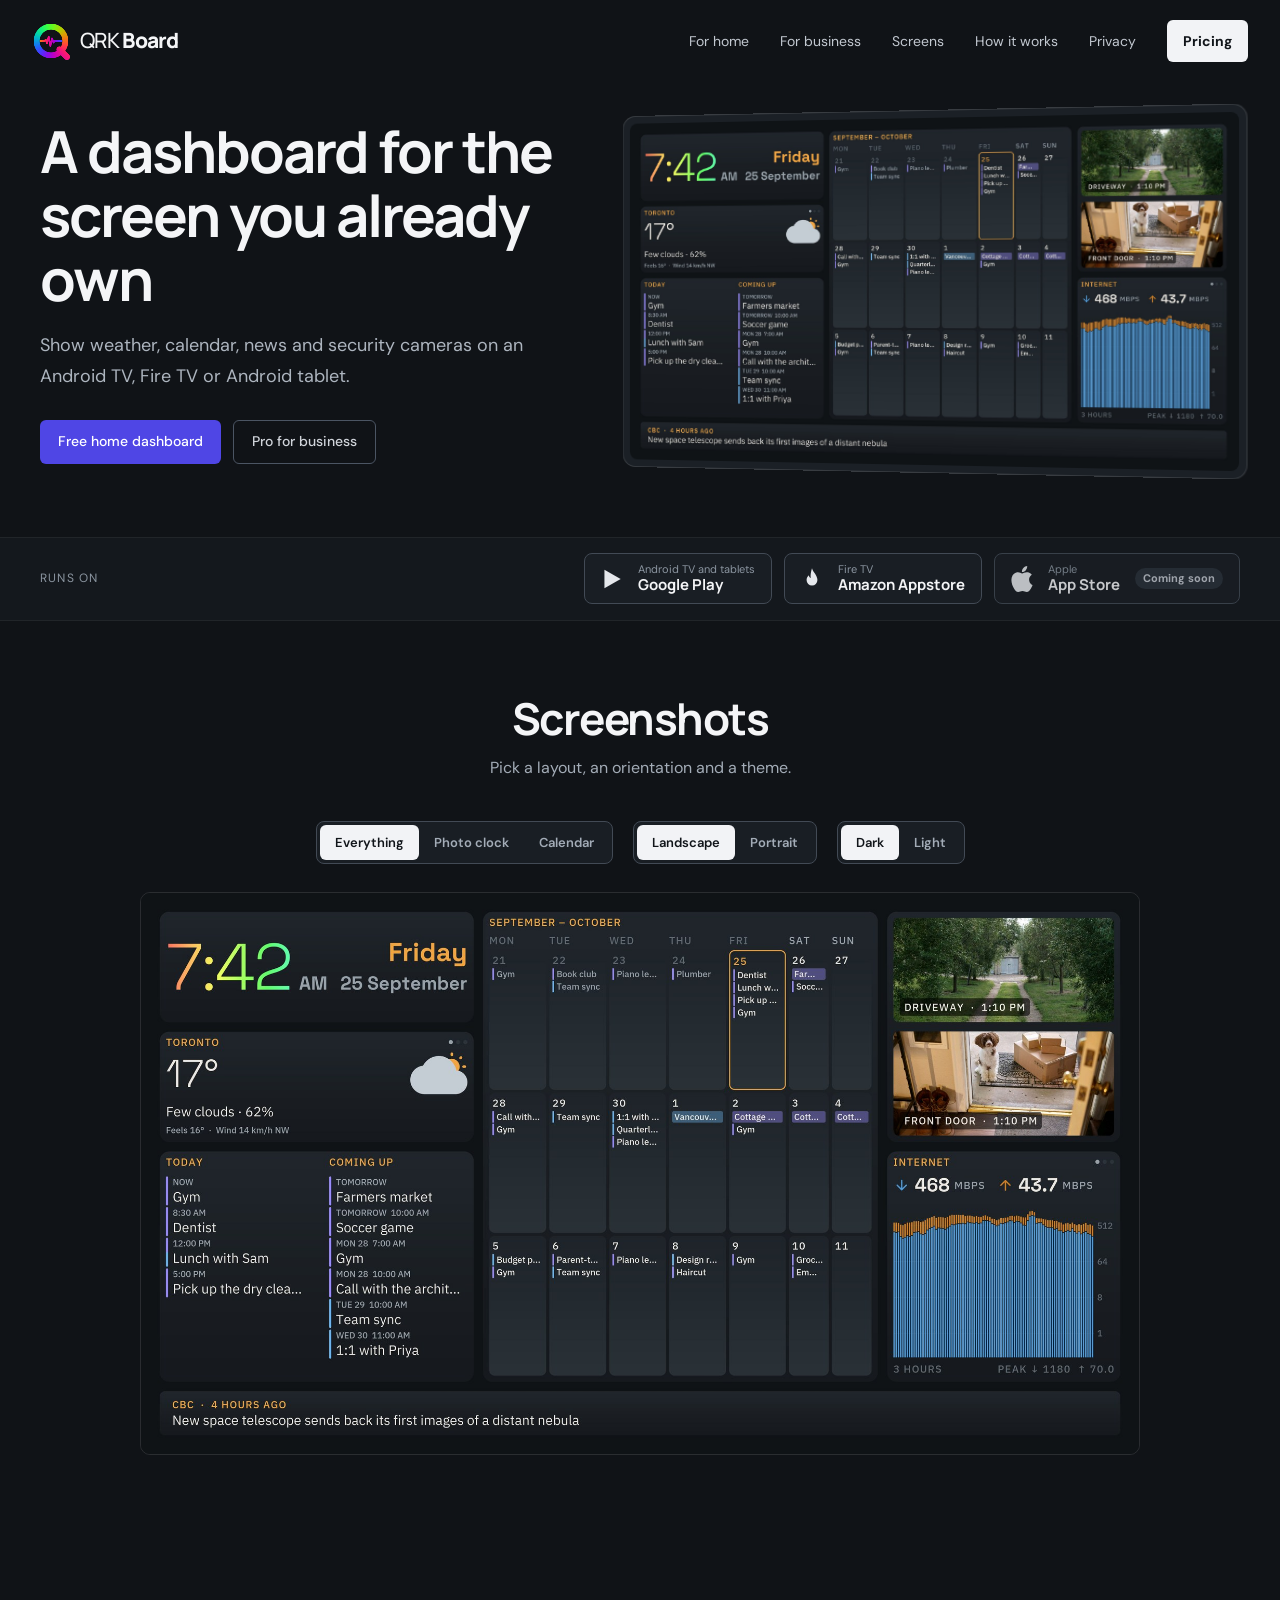
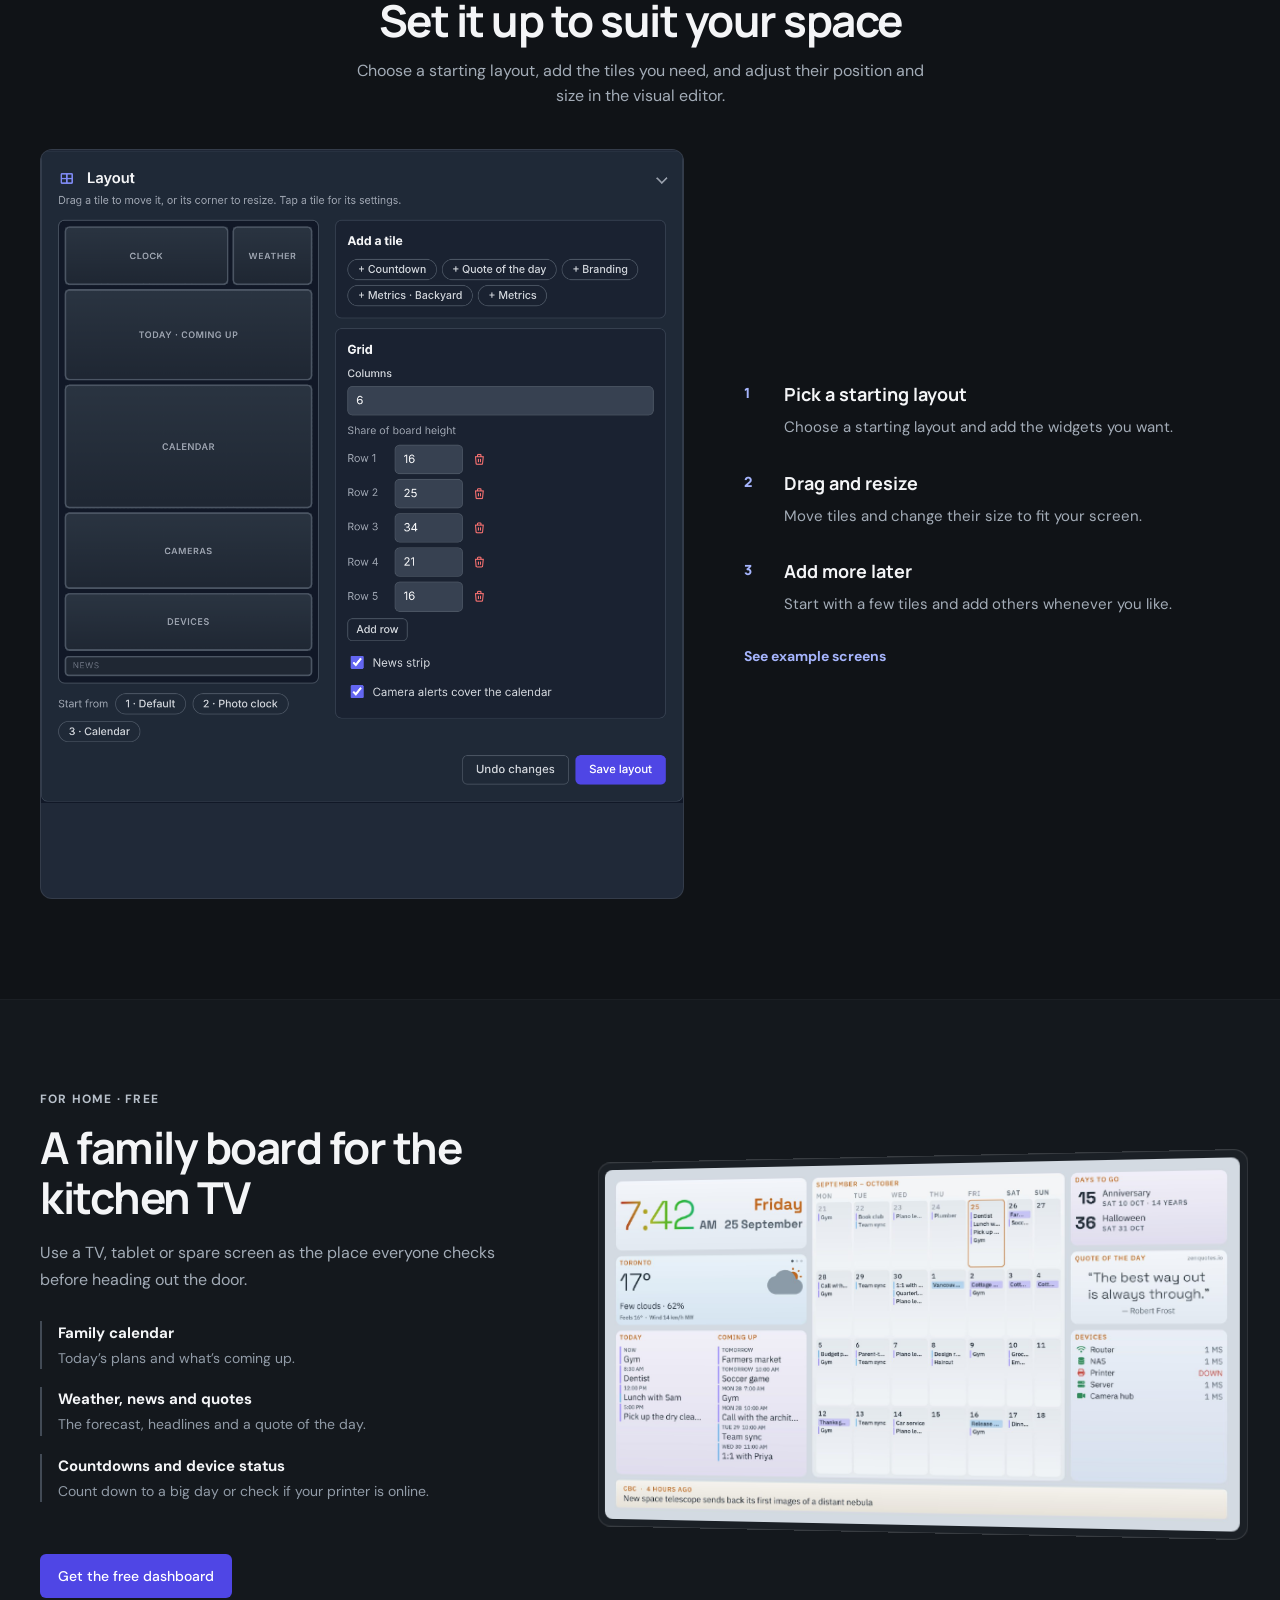
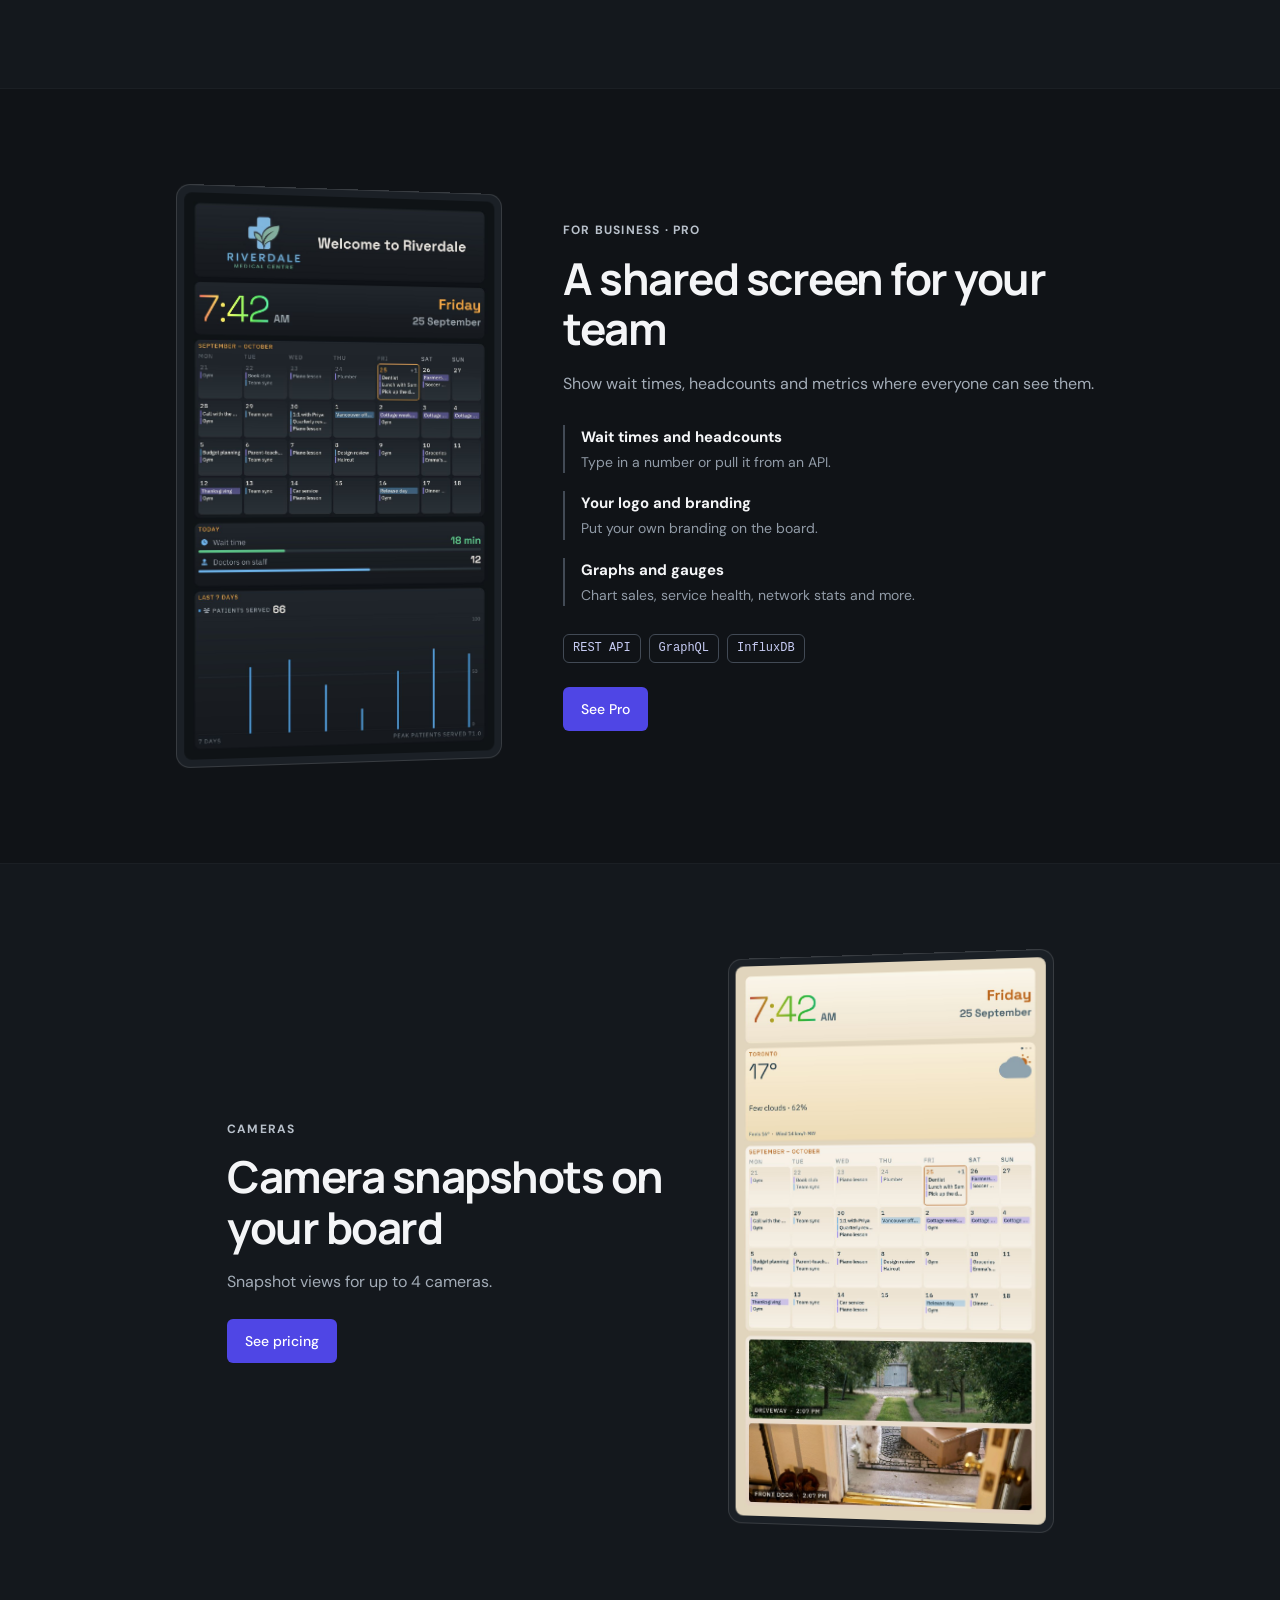
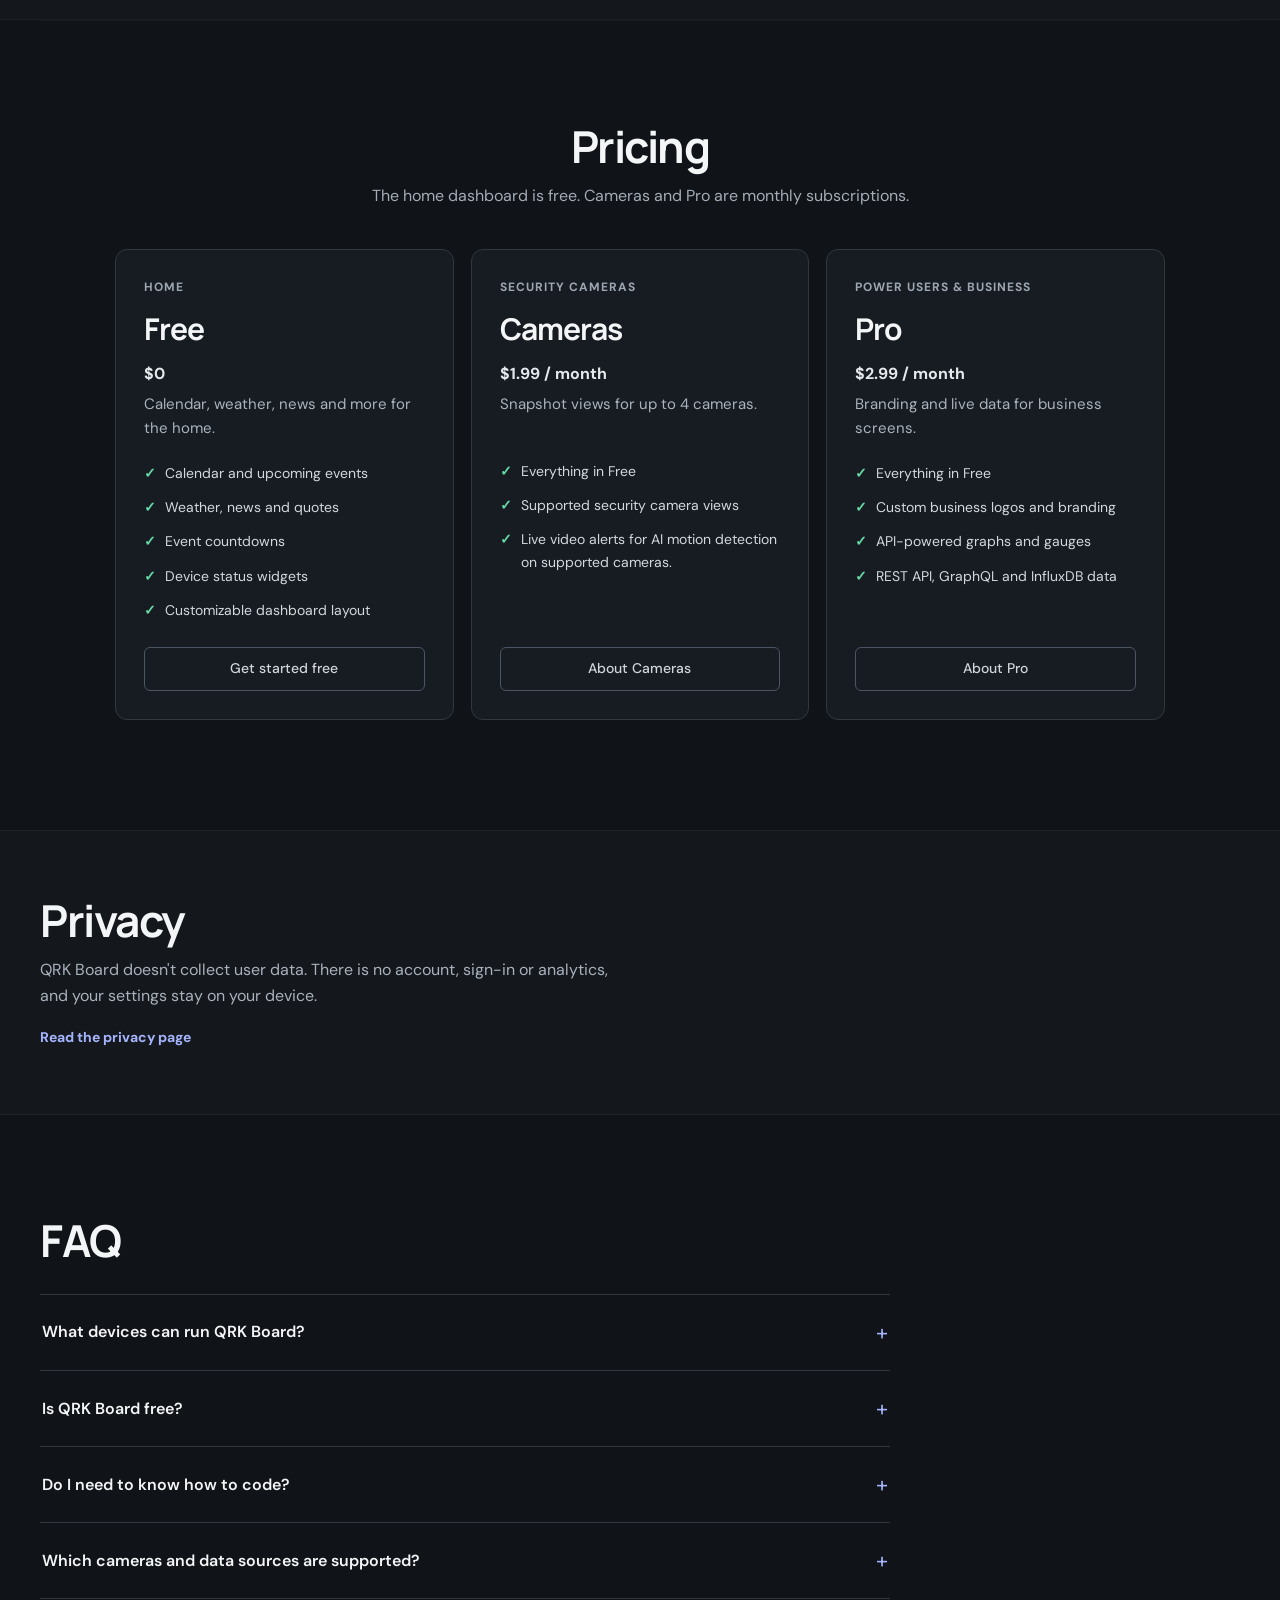
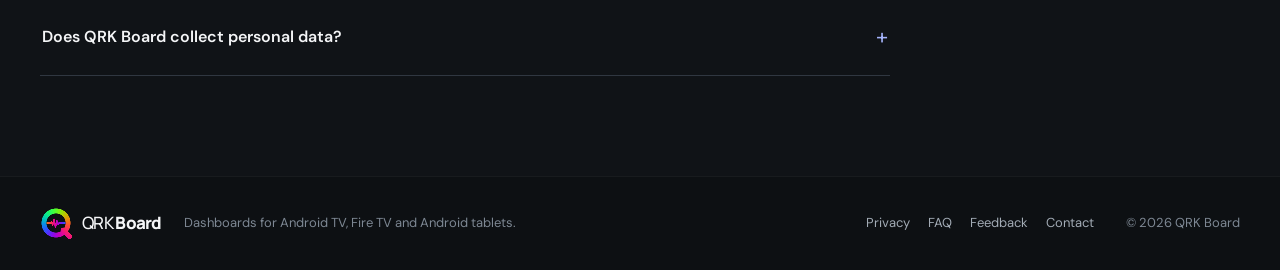
==== commit 3d334223: "Restore 3D tilt on wide screens, new editor heading, store badges Co-Authored-By: Claude Sonnet 5.5 " ====
--- a/index.html
+++ b/index.html
@@ -52,9 +52,14 @@
             <span class="store-icon"><svg viewBox="0 0 24 24" aria-hidden="true"><path d="M5 3.5v17l15-8.5z" fill="currentColor"/></svg></span>
             <span class="store-text"><small>Android TV and tablets</small><b>Google Play</b></span>
           </li>
-          <li class="store">
+          <li><a class="store" href="https://www.amazon.ca/QRK-Software-Board/dp/B0HP1Y6THD">
             <span class="store-icon"><svg viewBox="0 0 24 24" aria-hidden="true"><path d="M12 2c1 4 5 6 5 11a5 5 0 0 1-10 0c0-2 1-3.500 2-4.500.2 1.500 1 2.200 1.800 2.500C10.500 8 11 5 12 2z" fill="currentColor"/></svg></span>
             <span class="store-text"><small>Fire TV</small><b>Amazon Appstore</b></span>
+          </a></li>
+          <li class="store store-soon">
+            <span class="store-icon"><svg viewBox="0 0 24 24" aria-hidden="true"><path d="M12.152 6.896c-.948 0-2.415-1.078-3.96-1.04-2.04.027-3.91 1.183-4.961 3.014-2.117 3.675-.546 9.103 1.519 12.09 1.013 1.454 2.208 3.09 3.792 3.039 1.52-.065 2.09-.987 3.935-.987 1.831 0 2.35.987 3.96.948 1.637-.026 2.676-1.48 3.676-2.948 1.156-1.688 1.636-3.325 1.662-3.415-.039-.013-3.182-1.221-3.22-4.857-.026-3.04 2.48-4.494 2.597-4.559-1.429-2.09-3.623-2.324-4.39-2.376-2-.156-3.675 1.09-4.61 1.09zM15.53 3.83c.843-1.012 1.4-2.427 1.245-3.83-1.207.052-2.662.805-3.532 1.818-.78.896-1.454 2.338-1.273 3.714 1.338.104 2.715-.688 3.559-1.701" fill="currentColor"/></svg></span>
+            <span class="store-text"><small>Apple</small><b>App Store</b></span>
+            <span class="soon-badge">Coming soon</span>
           </li>
         </ul>
       </div>
@@ -75,8 +80,8 @@
 
     <section class="editor-section section-wrap" id="how-it-works">
       <div class="section-heading centered">
-        <h2>Set it up with the layout editor</h2>
-        <p>Choose the tiles you want and arrange them on the screen. No code needed.</p>
+        <h2>Set it up to suit your space</h2>
+        <p>Choose a starting layout, add the tiles you need, and adjust their position and size in the visual editor.</p>
       </div>
       <div class="editor-layout">
         <div class="editor-image" data-layout-anim><img src="assets/layout-editor.png" alt="QRK Board's layout editor with a visual tile layout, add-tile options, grid controls and save-layout button." loading="lazy"></div>
@@ -102,7 +107,7 @@
           </ul>
           <a class="button button-primary" href="#pro">Get the free dashboard</a>
         </div>
-        <div class="shot-card fade" data-fade>
+        <div class="shot-card fade tilt-left" data-fade>
           <img src="assets/screens/home-light.jpg" width="1920" height="1080" alt="A home board: clock, weather, today and coming up, a month calendar, days to go, quote of the day and device status." loading="lazy">
           <img src="assets/screens/home-dark.jpg" width="1920" height="1080" alt="" aria-hidden="true" loading="lazy">
           <img src="assets/screens/home-sand.jpg" width="1920" height="1080" alt="" aria-hidden="true" loading="lazy">
@@ -112,7 +117,7 @@
 
     <section class="business-section" id="business">
       <div class="section-wrap business-grid">
-        <div class="shot-card fade portrait" data-fade>
+        <div class="shot-card fade portrait tilt-right" data-fade>
           <img src="assets/screens/business-dark.jpg" width="1080" height="1920" alt="A portrait clinic board: logo and welcome, clock, a month calendar, wait time and doctors on staff, and patients served over the past week." loading="lazy">
           <img src="assets/screens/business-light.jpg" width="1080" height="1920" alt="" aria-hidden="true" loading="lazy">
           <img src="assets/screens/business-sand.jpg" width="1080" height="1920" alt="" aria-hidden="true" loading="lazy">
@@ -140,7 +145,7 @@
           <p>Snapshot views for up to 4 cameras.</p>
           <a class="button button-primary" href="#pro">See pricing</a>
         </div>
-        <div class="shot-card fade portrait" data-fade>
+        <div class="shot-card fade portrait tilt-left" data-fade>
           <img src="assets/screens/cameras-sand.jpg" width="1080" height="1920" alt="A portrait home board with the clock, weather, a month calendar and two camera views, a driveway and a front door." loading="lazy">
           <img src="assets/screens/cameras-dark.jpg" width="1080" height="1920" alt="" aria-hidden="true" loading="lazy">
           <img src="assets/screens/cameras-light.jpg" width="1080" height="1920" alt="" aria-hidden="true" loading="lazy">
--- a/styles.css
+++ b/styles.css
@@ -113,6 +113,9 @@
 .store { display: flex; align-items: center; gap: 11px; padding: 9px 16px 9px 12px; border: 1px solid var(--line-strong); border-radius: 8px; background: var(--panel); min-width: 0; }
 .store-icon { display: grid; place-items: center; width: 30px; height: 30px; color: #e5e8ec; flex: none; }
 .store-icon svg { width: 26px; height: 26px; }
+a.store:hover { border-color: #777f8c; }
+.store-soon { opacity: .8; }
+.soon-badge { margin-left: 4px; padding: 2px 8px; border-radius: 999px; background: #2a313a; color: #c2c8d0; font-size: 11px; font-weight: 700; white-space: nowrap; }
 .store-text { display: flex; flex-direction: column; line-height: 1.2; }
 .store-text small { font-size: 11px; color: #8b95a0; }
 .store-text b { font-family: Manrope, sans-serif; font-size: 15px; }
@@ -167,6 +170,11 @@
 .shot-card.fade.go img.on { opacity: 1; }
 
 @media (min-width: 1001px) {
+  .screen-frame { transform: perspective(1400px) rotateY(-9deg); }
+  .shot-card.tilt-left { transform: perspective(1400px) rotateY(-9deg); }
+  .shot-card.tilt-right { transform: perspective(1400px) rotateY(9deg); }
+  .shot-card.portrait.tilt-right { justify-self: end; }
+  .shot-card.portrait.tilt-left { justify-self: start; }
   #cameras .audience-grid { grid-template-columns: minmax(0, 440px) 330px; justify-content: center; gap: 56px; }
   #business .business-grid { grid-template-columns: 330px minmax(0, 540px); justify-content: center; gap: 56px; }
 }
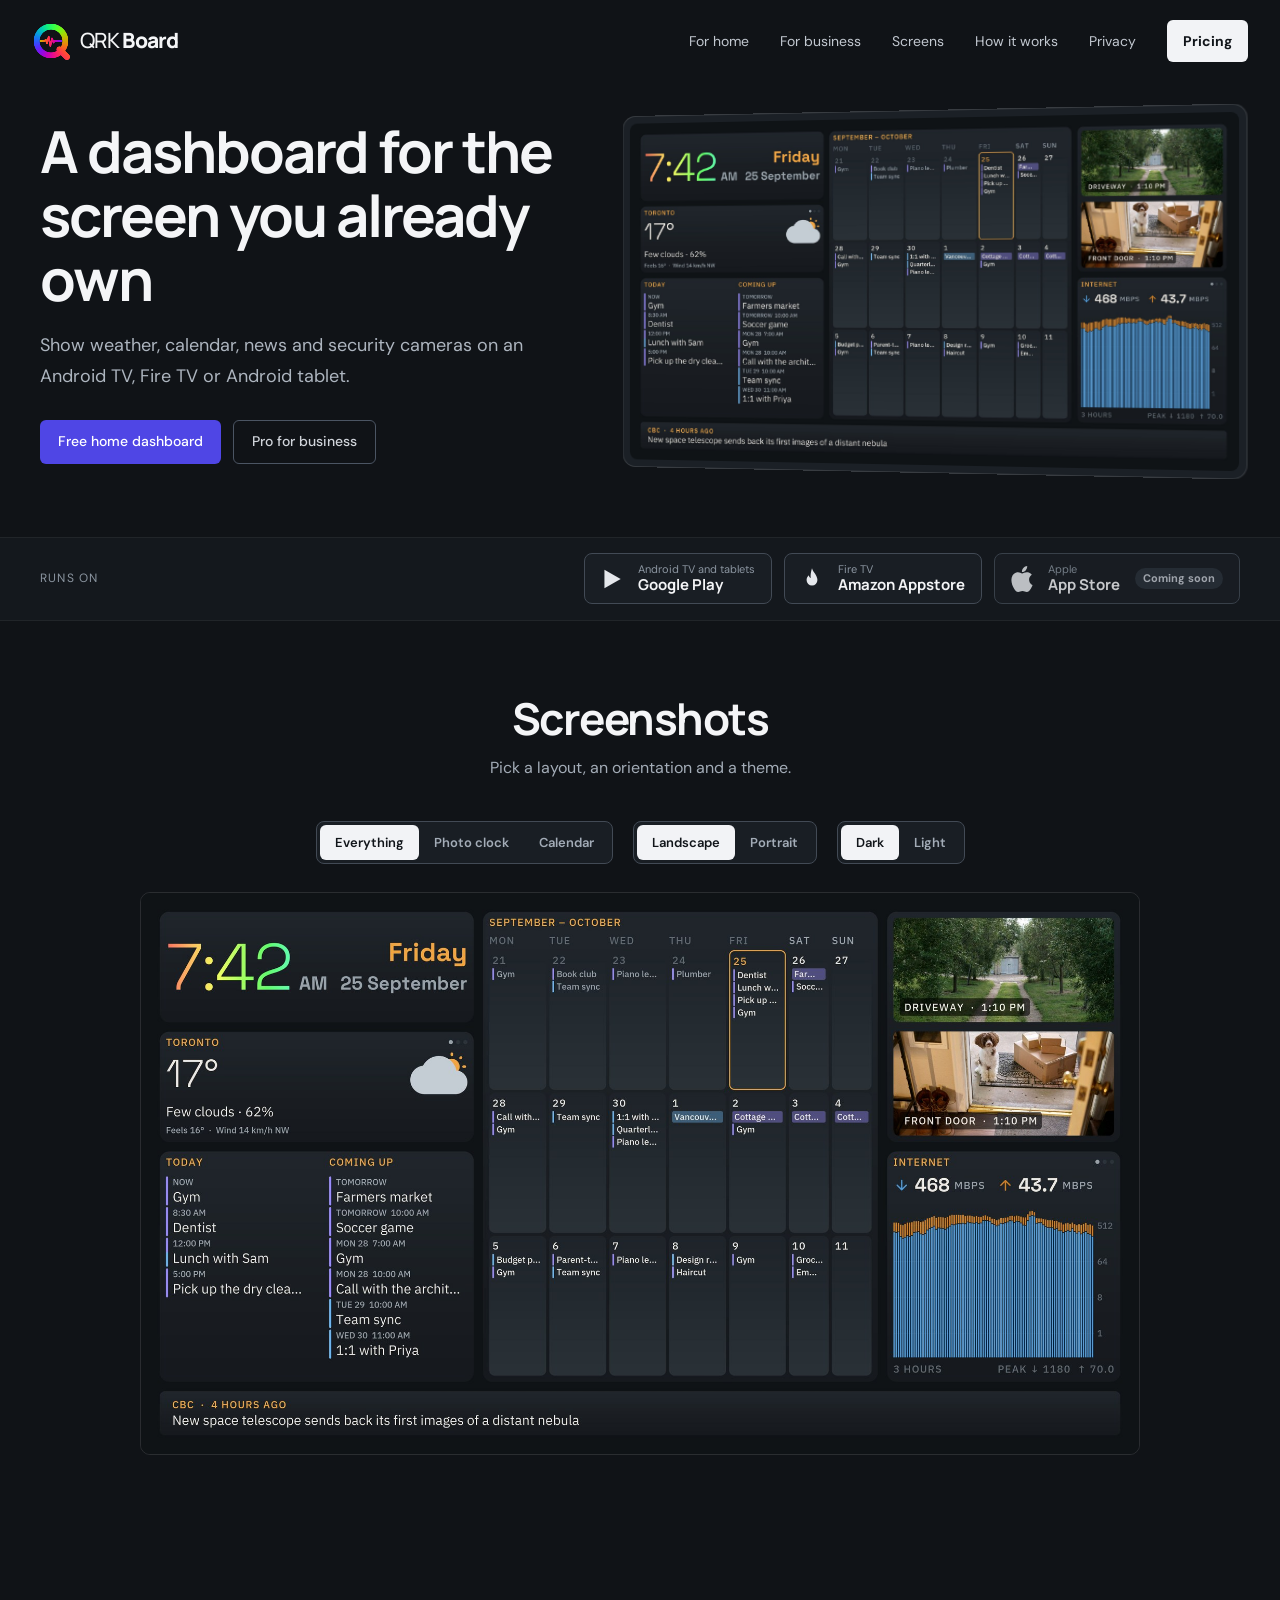
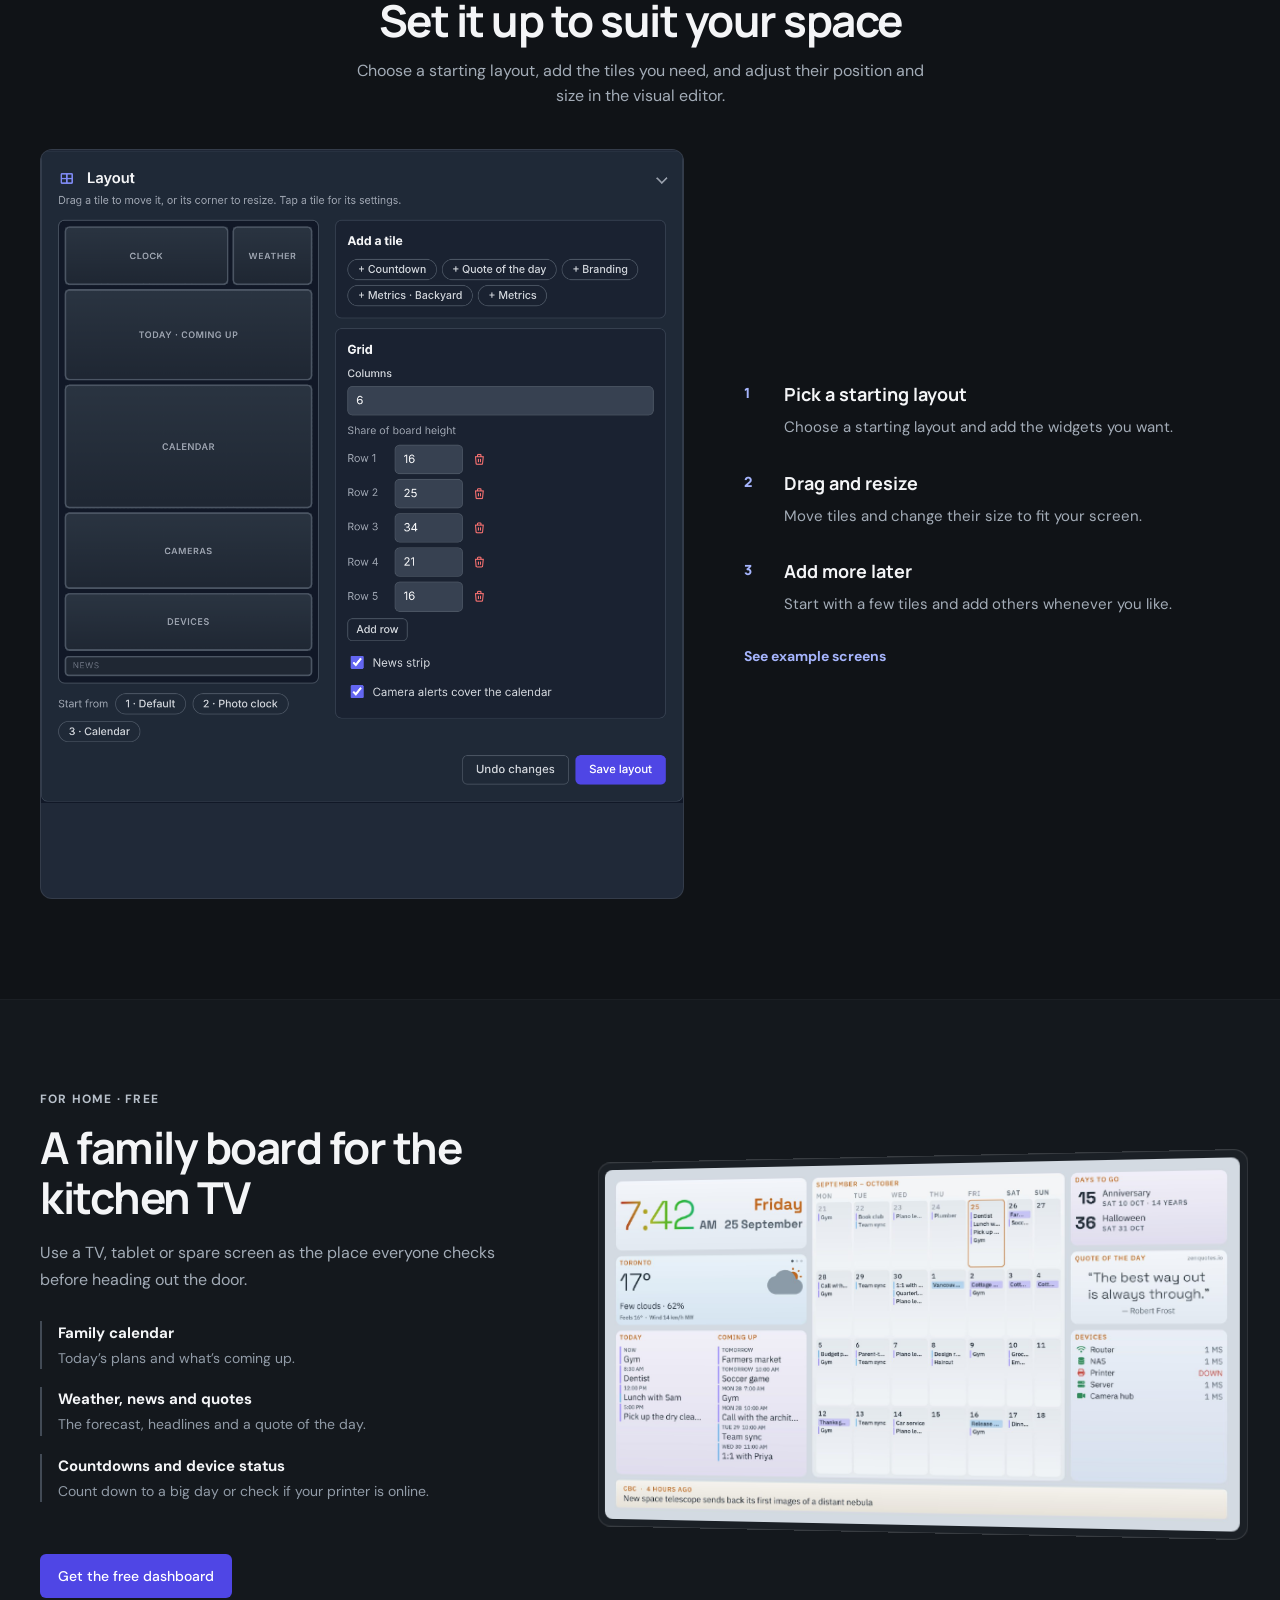
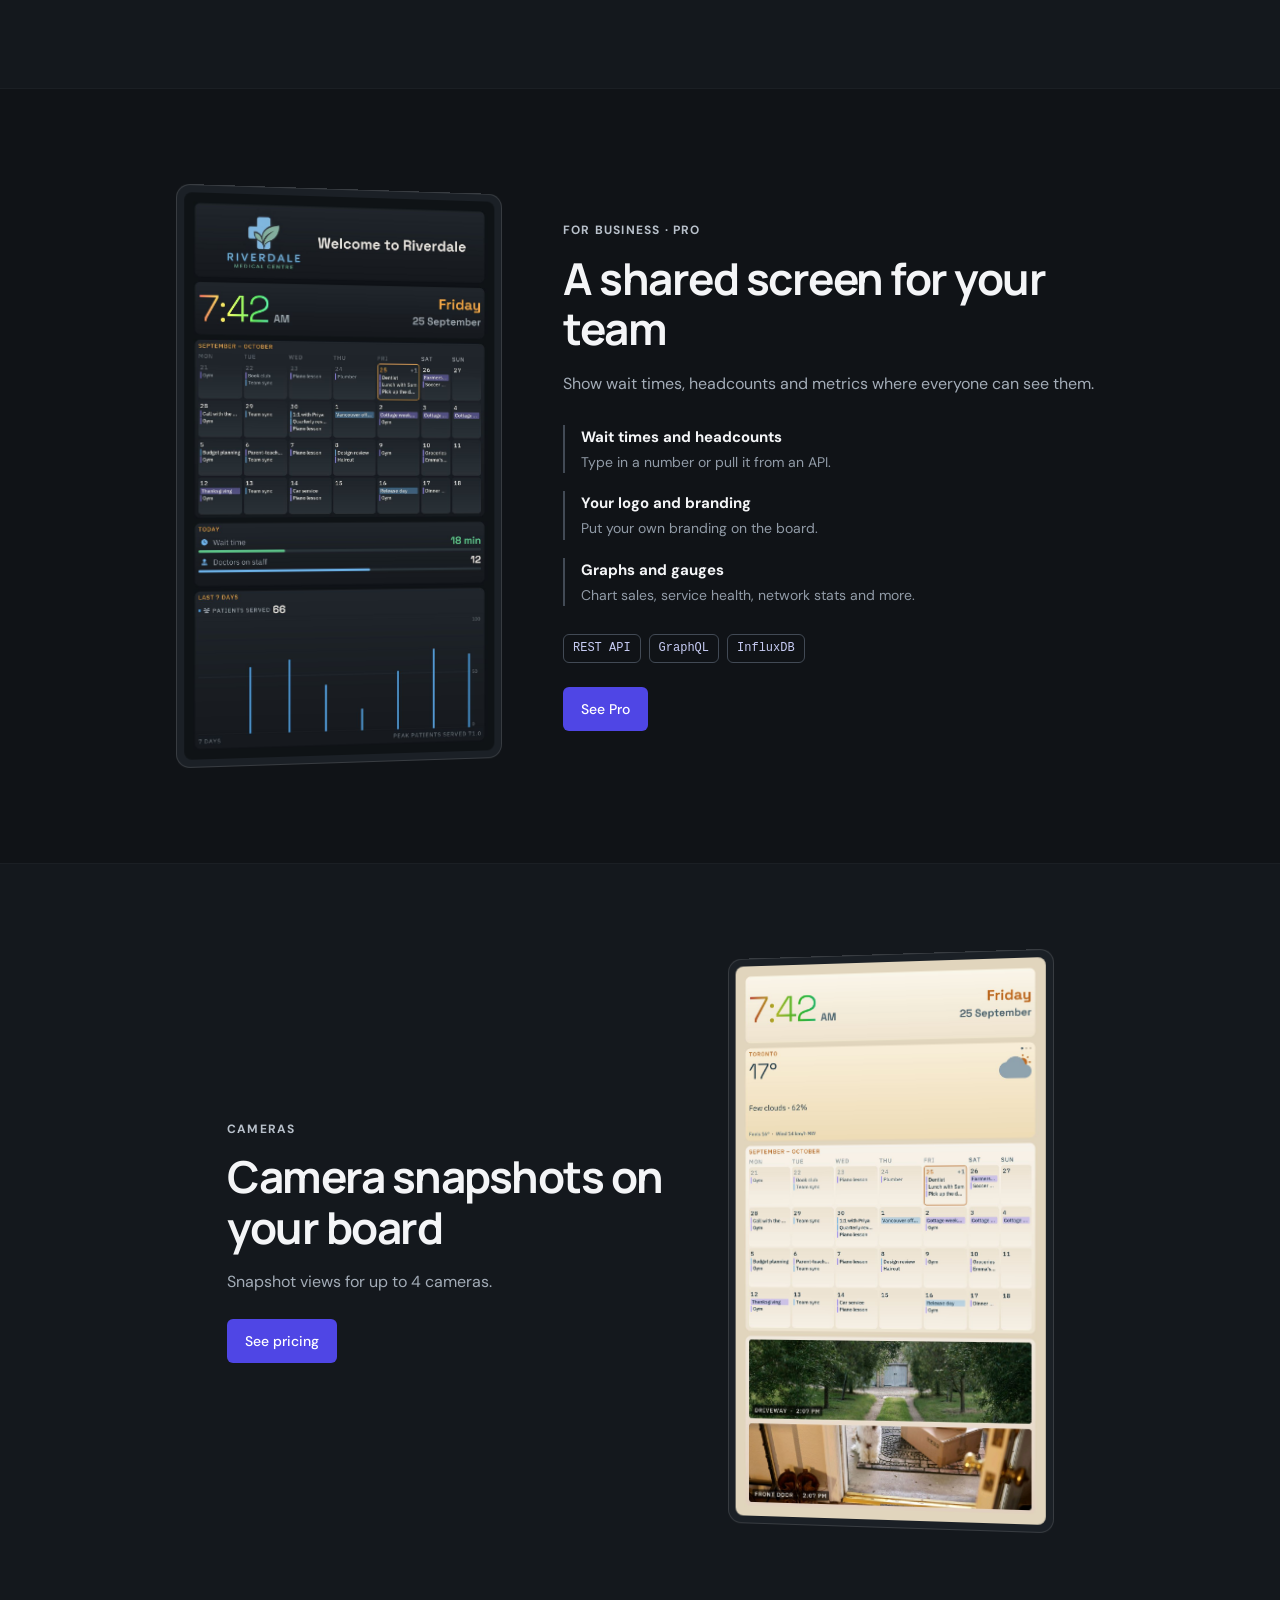
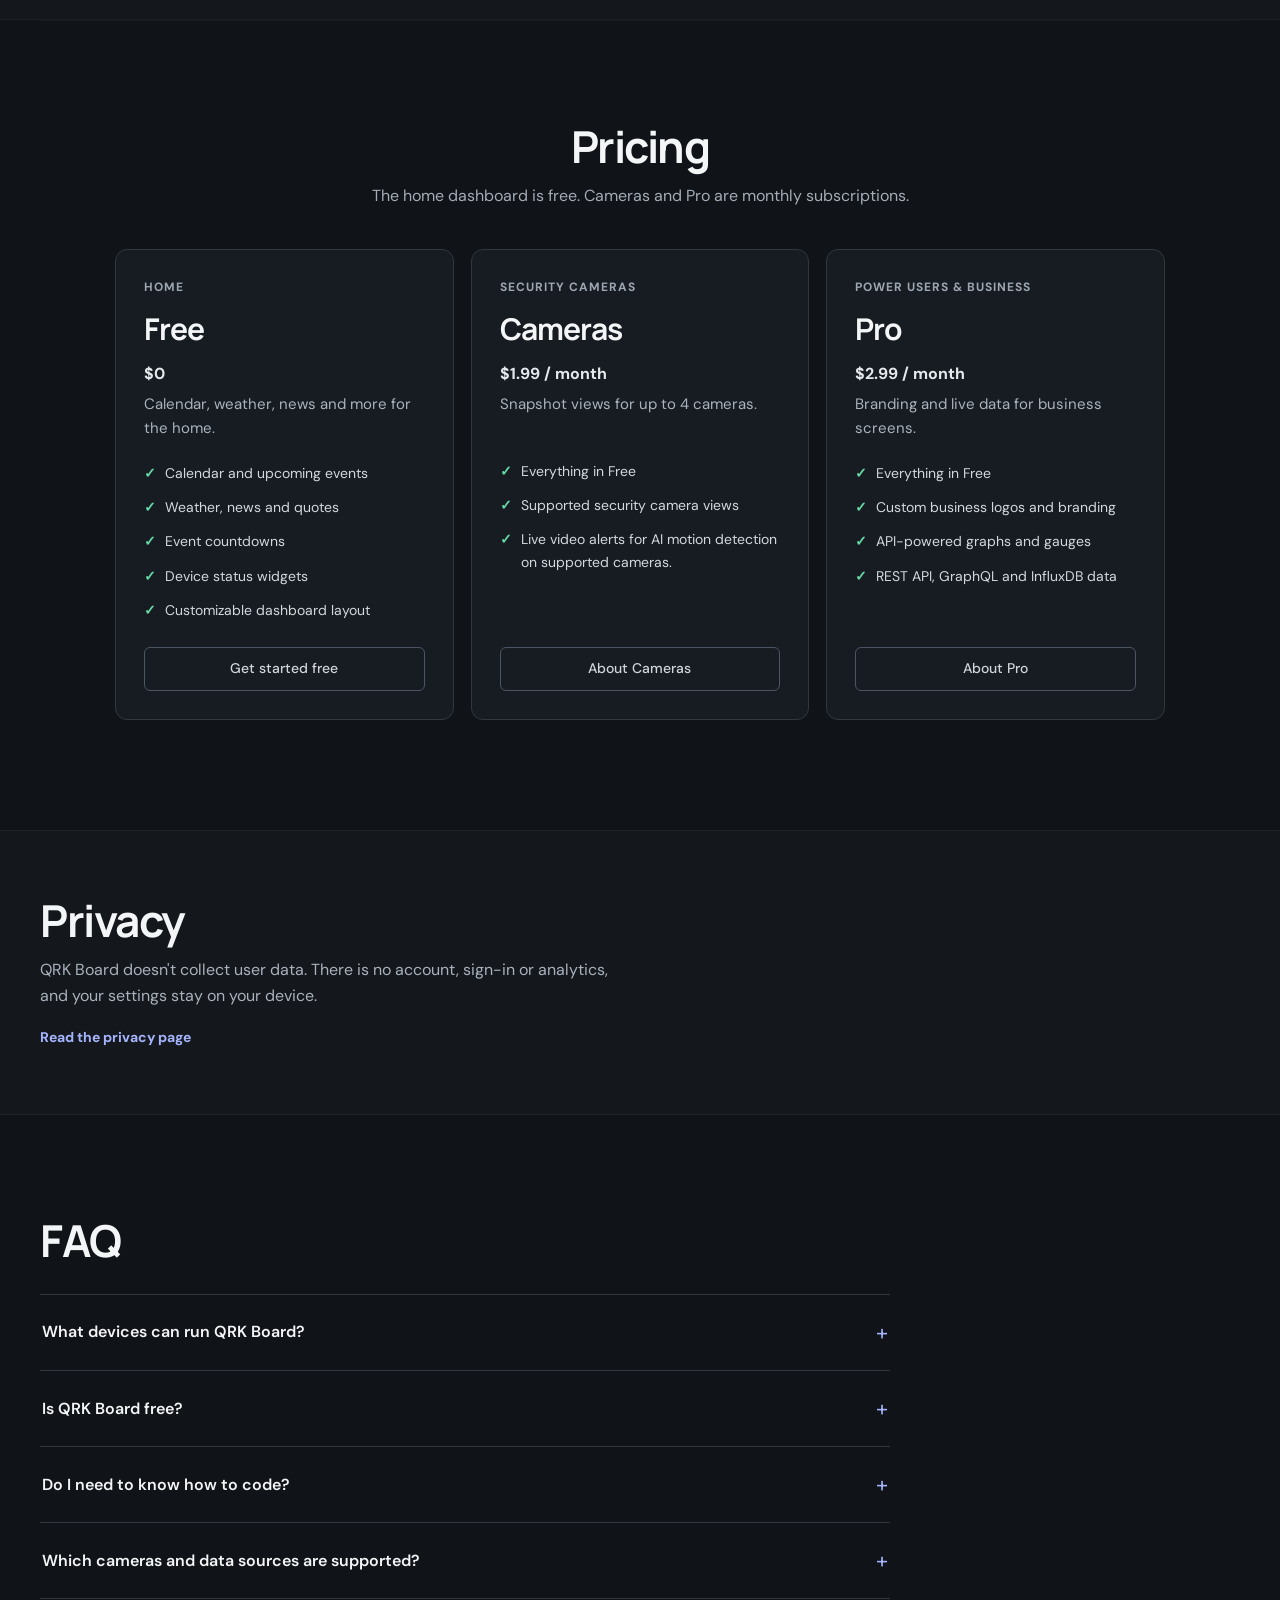
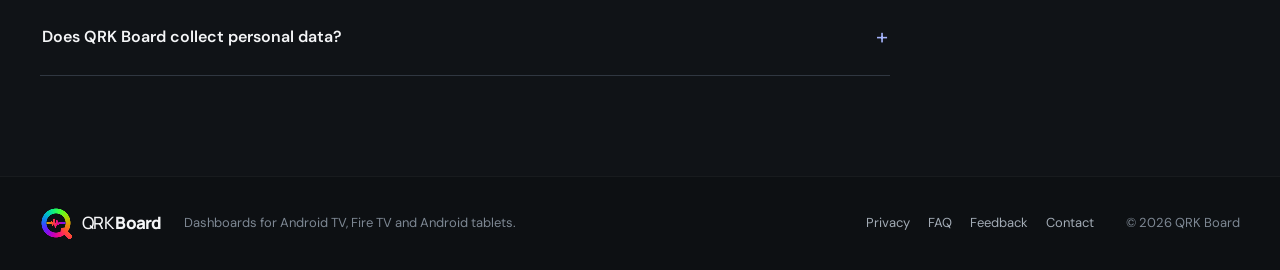
==== commit cda73b15: "Point free-dashboard buttons at the store links Co-Authored-By: Claude Sonnet 5.5 <noreply@anthropic" ====
--- a/index.html
+++ b/index.html
@@ -44,7 +44,7 @@
       </div>
     </section>
 
-    <section class="platform-strip" aria-label="Supported platforms">
+    <section class="platform-strip" id="get-app" aria-label="Supported platforms">
       <div class="section-wrap platform-inner">
         <span class="platform-intro">Runs on</span>
         <ul class="stores">
@@ -105,7 +105,7 @@
             <li><b>Weather, news and quotes</b><small>The forecast, headlines and a quote of the day.</small></li>
             <li><b>Countdowns and device status</b><small>Count down to a big day or check if your printer is online.</small></li>
           </ul>
-          <a class="button button-primary" href="#pro">Get the free dashboard</a>
+          <a class="button button-primary" href="#get-app">Get the free dashboard</a>
         </div>
         <div class="shot-card fade tilt-left" data-fade>
           <img src="assets/screens/home-light.jpg" width="1920" height="1080" alt="A home board: clock, weather, today and coming up, a month calendar, days to go, quote of the day and device status." loading="lazy">
@@ -170,7 +170,7 @@
             <li>Device status widgets</li>
             <li>Customizable dashboard layout</li>
           </ul>
-          <a href="#home" class="button button-secondary full-button">Get started free</a>
+          <a href="#get-app" class="button button-secondary full-button">Get started free</a>
         </article>
         <article class="price-card">
           <div class="price-label">Security cameras</div>
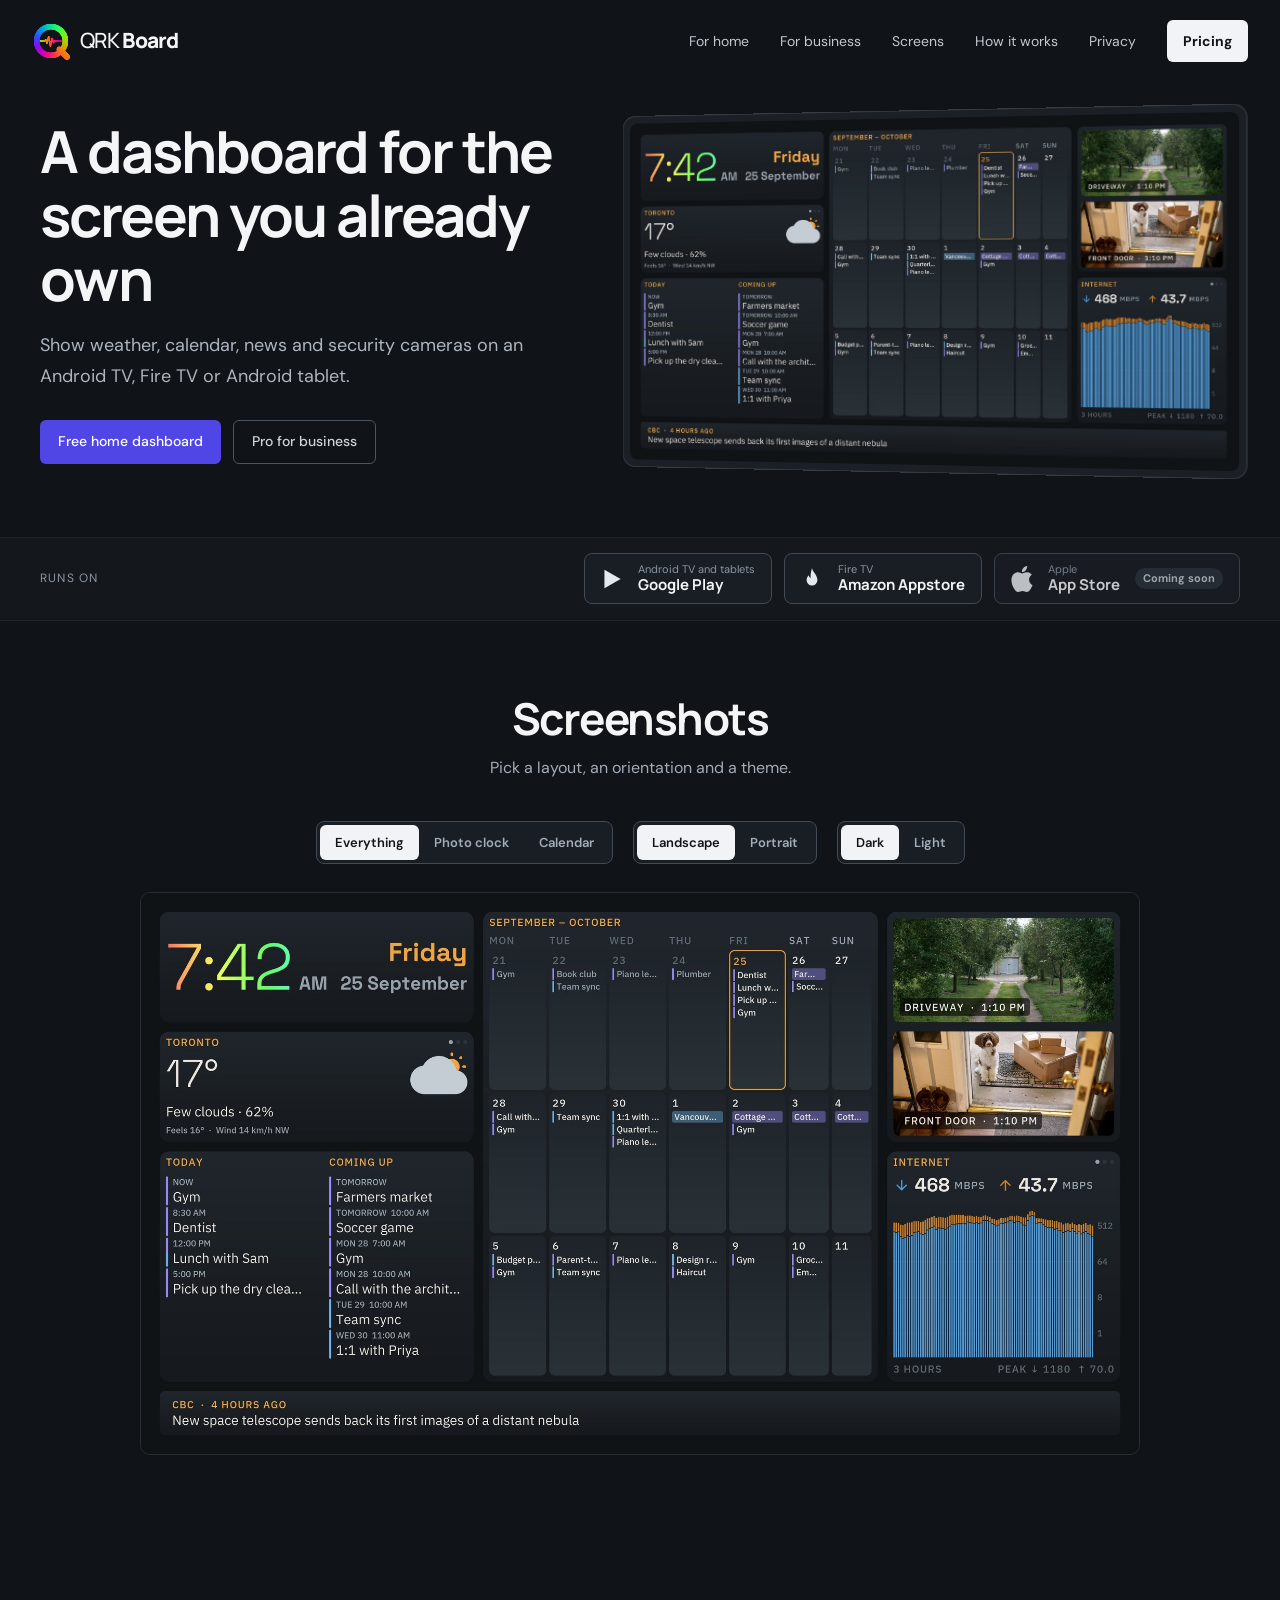
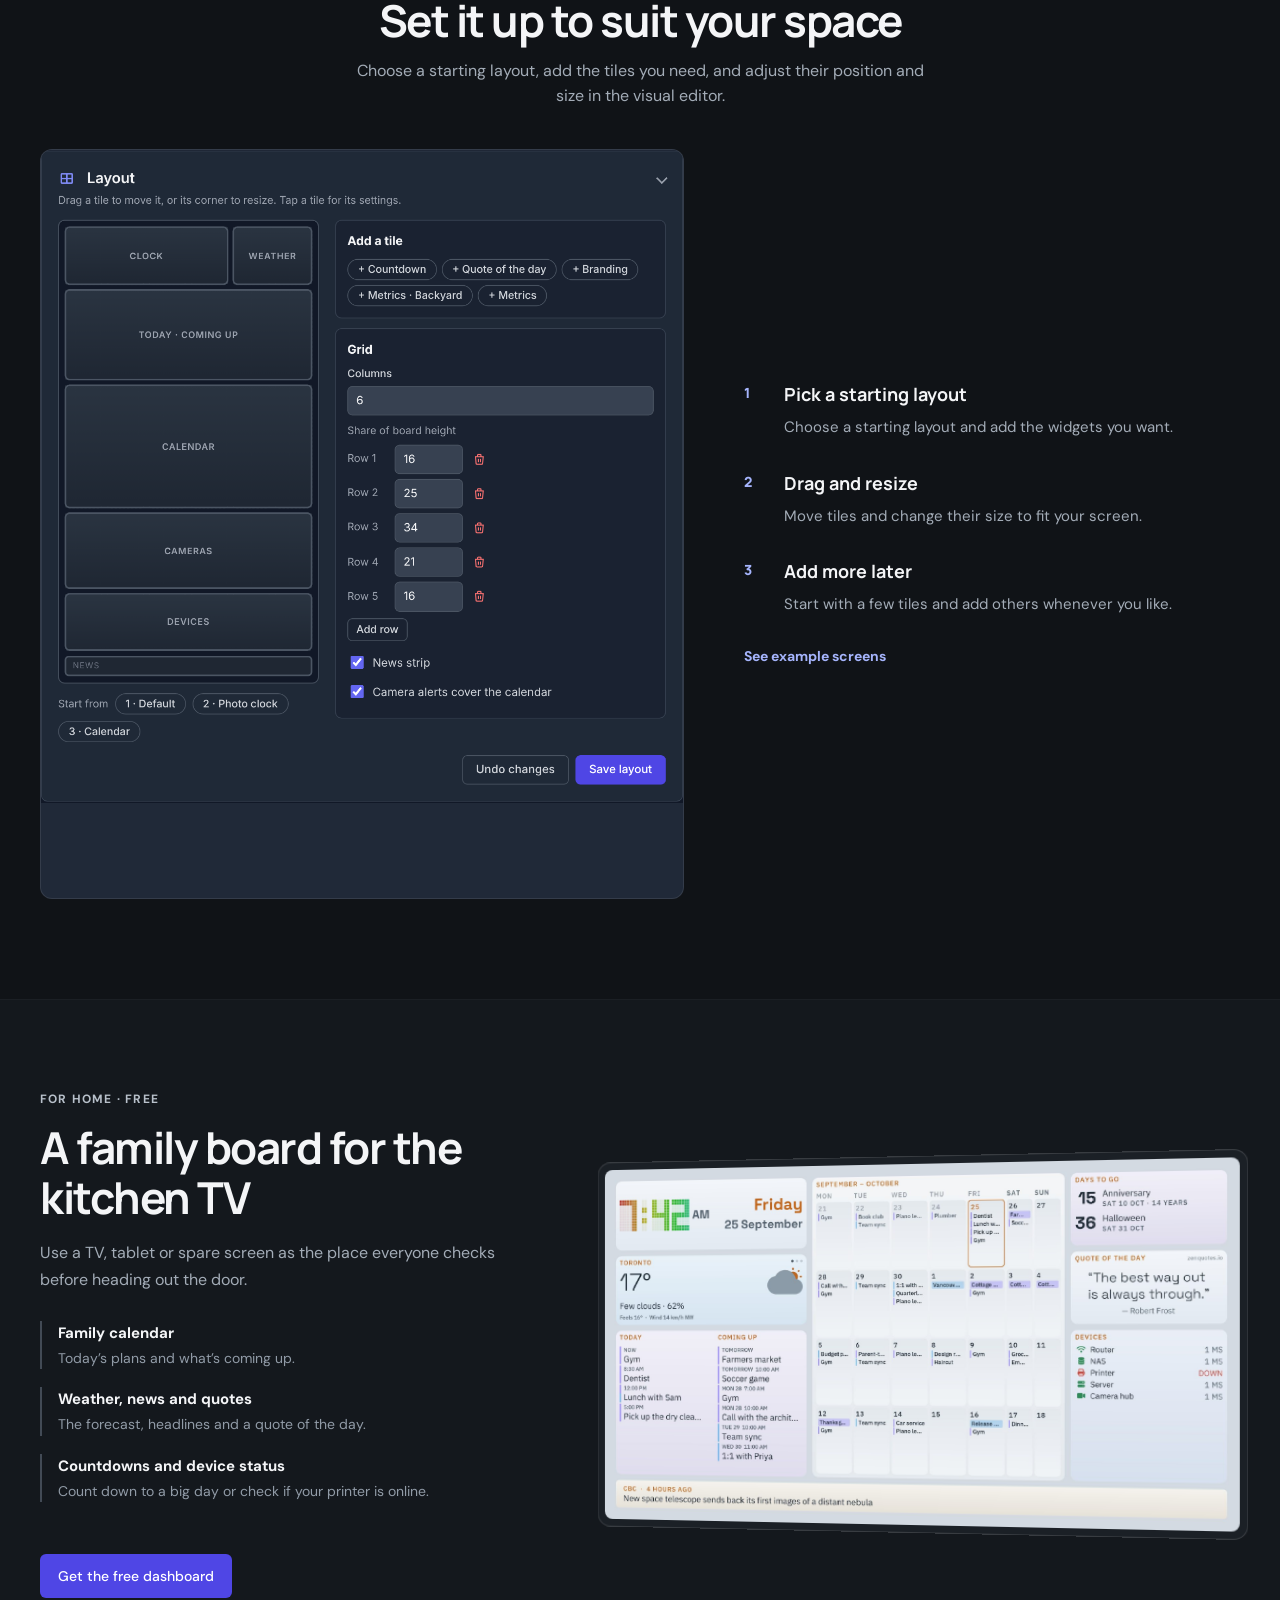
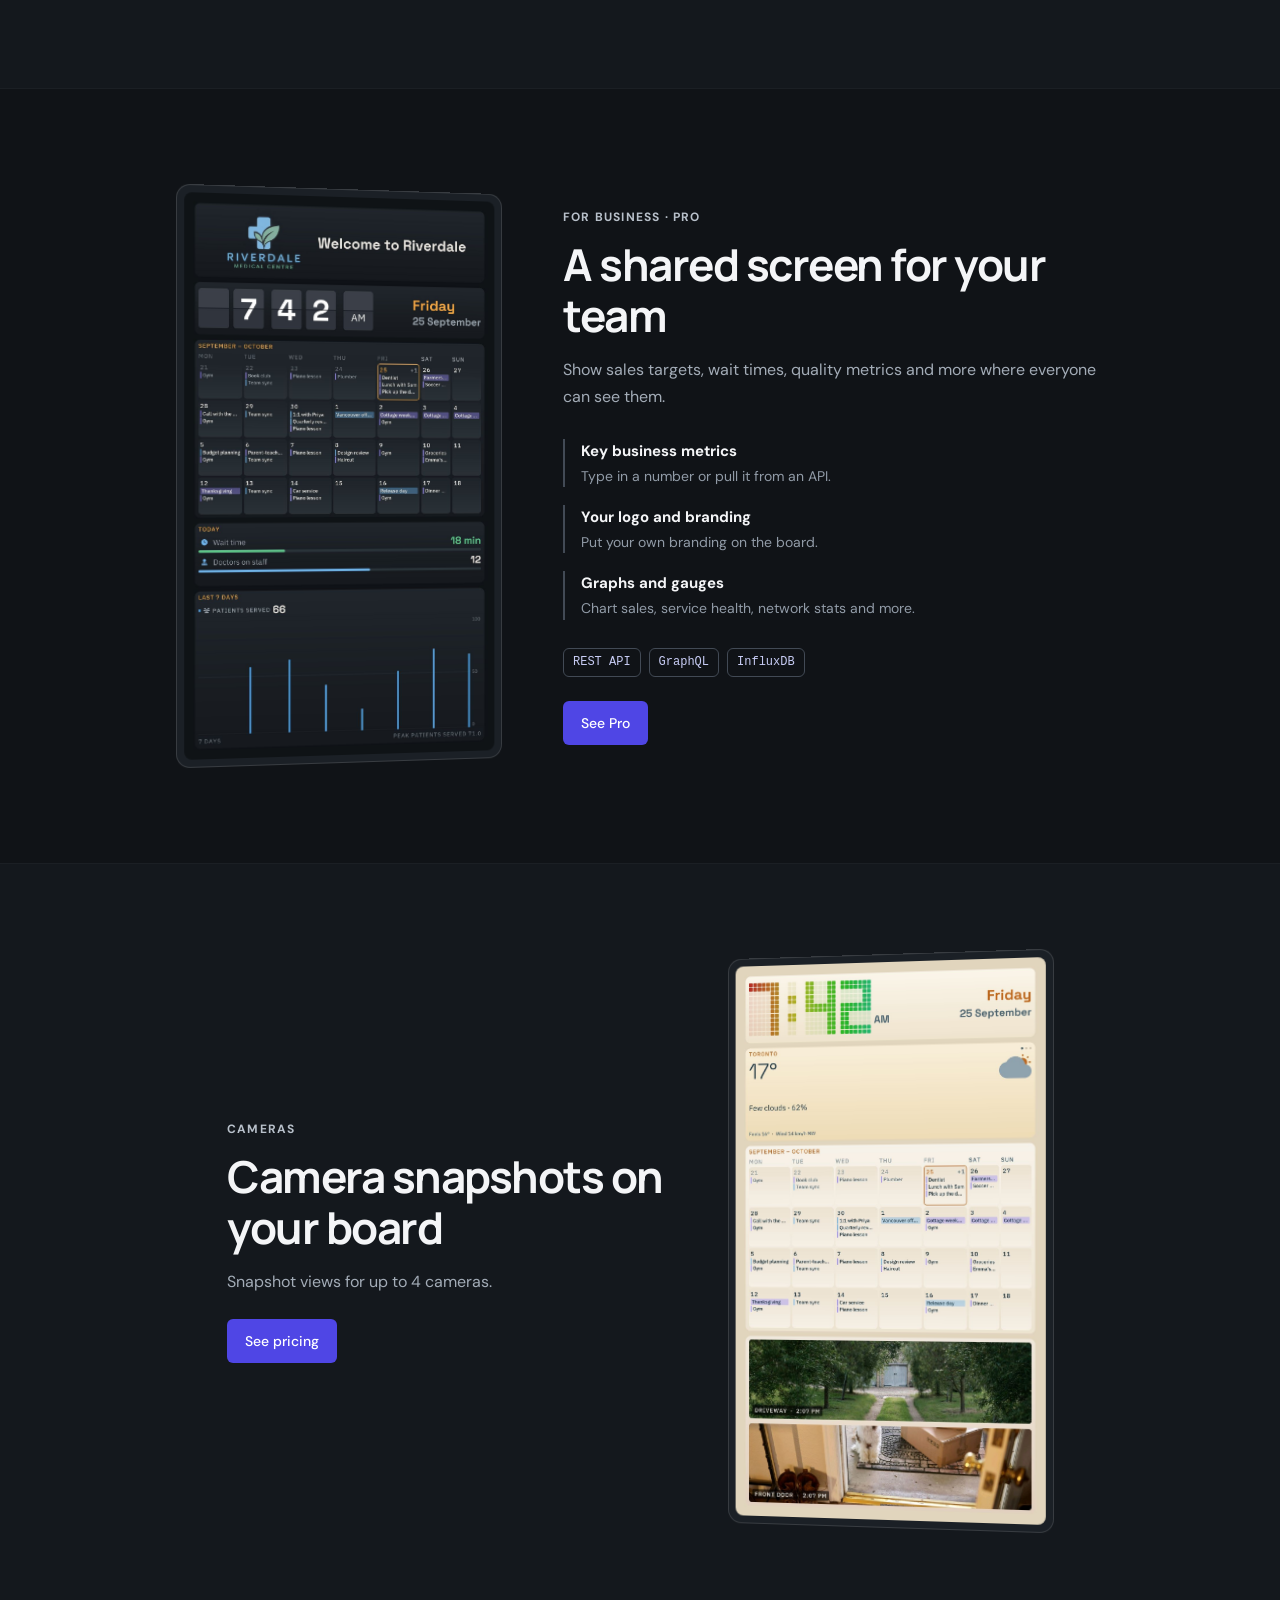
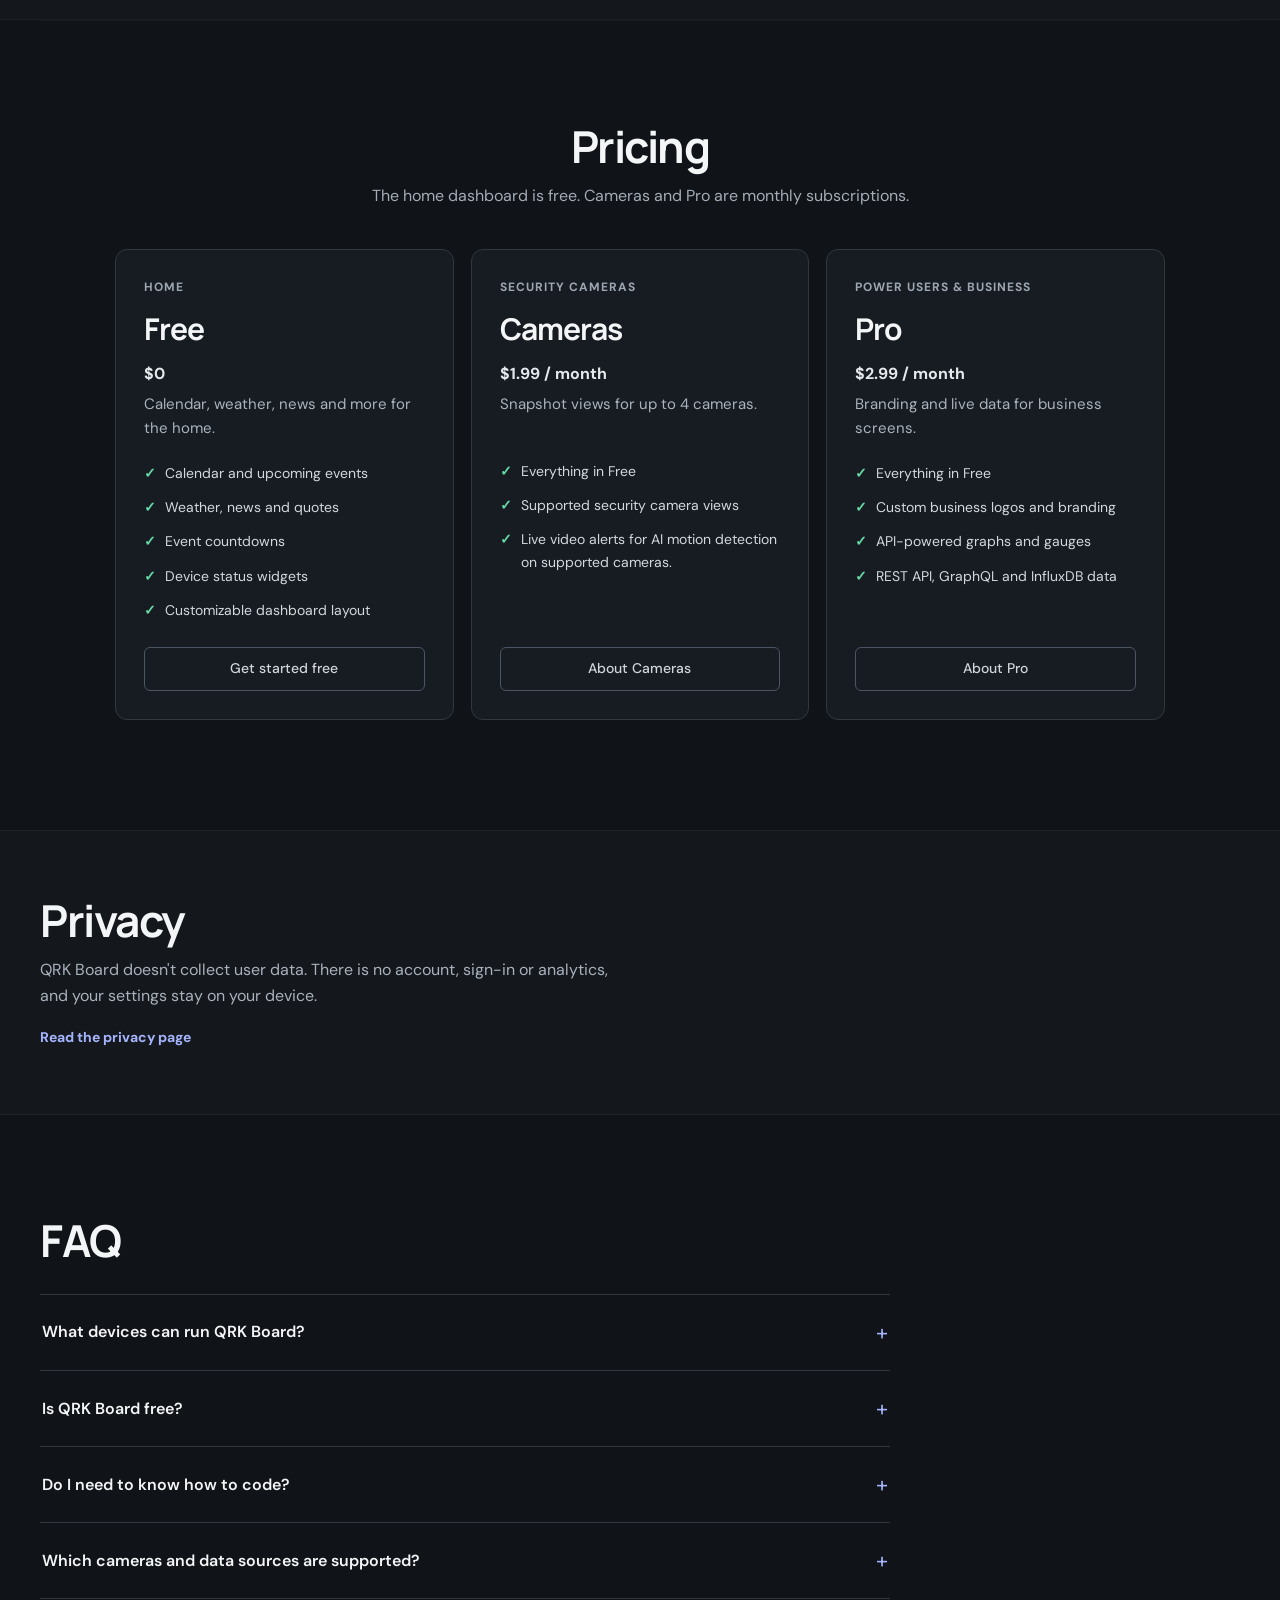
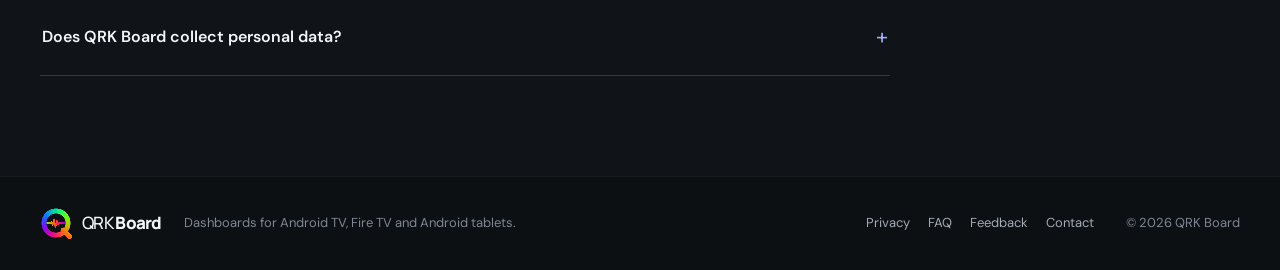
==== commit d47ad01f: "Business tagline and first bullet" ====
--- a/index.html
+++ b/index.html
@@ -125,9 +125,9 @@
         <div class="business-copy">
           <div class="eyebrow">For business · Pro</div>
           <h2>A shared screen for your team</h2>
-          <p>Show wait times, headcounts and metrics where everyone can see them.</p>
+          <p>Show sales targets, wait times, quality metrics and more where everyone can see them.</p>
           <ul class="feature-list">
-            <li><b>Wait times and headcounts</b><small>Type in a number or pull it from an API.</small></li>
+            <li><b>Key business metrics</b><small>Type in a number or pull it from an API.</small></li>
             <li><b>Your logo and branding</b><small>Put your own branding on the board.</small></li>
             <li><b>Graphs and gauges</b><small>Chart sales, service health, network stats and more.</small></li>
           </ul>
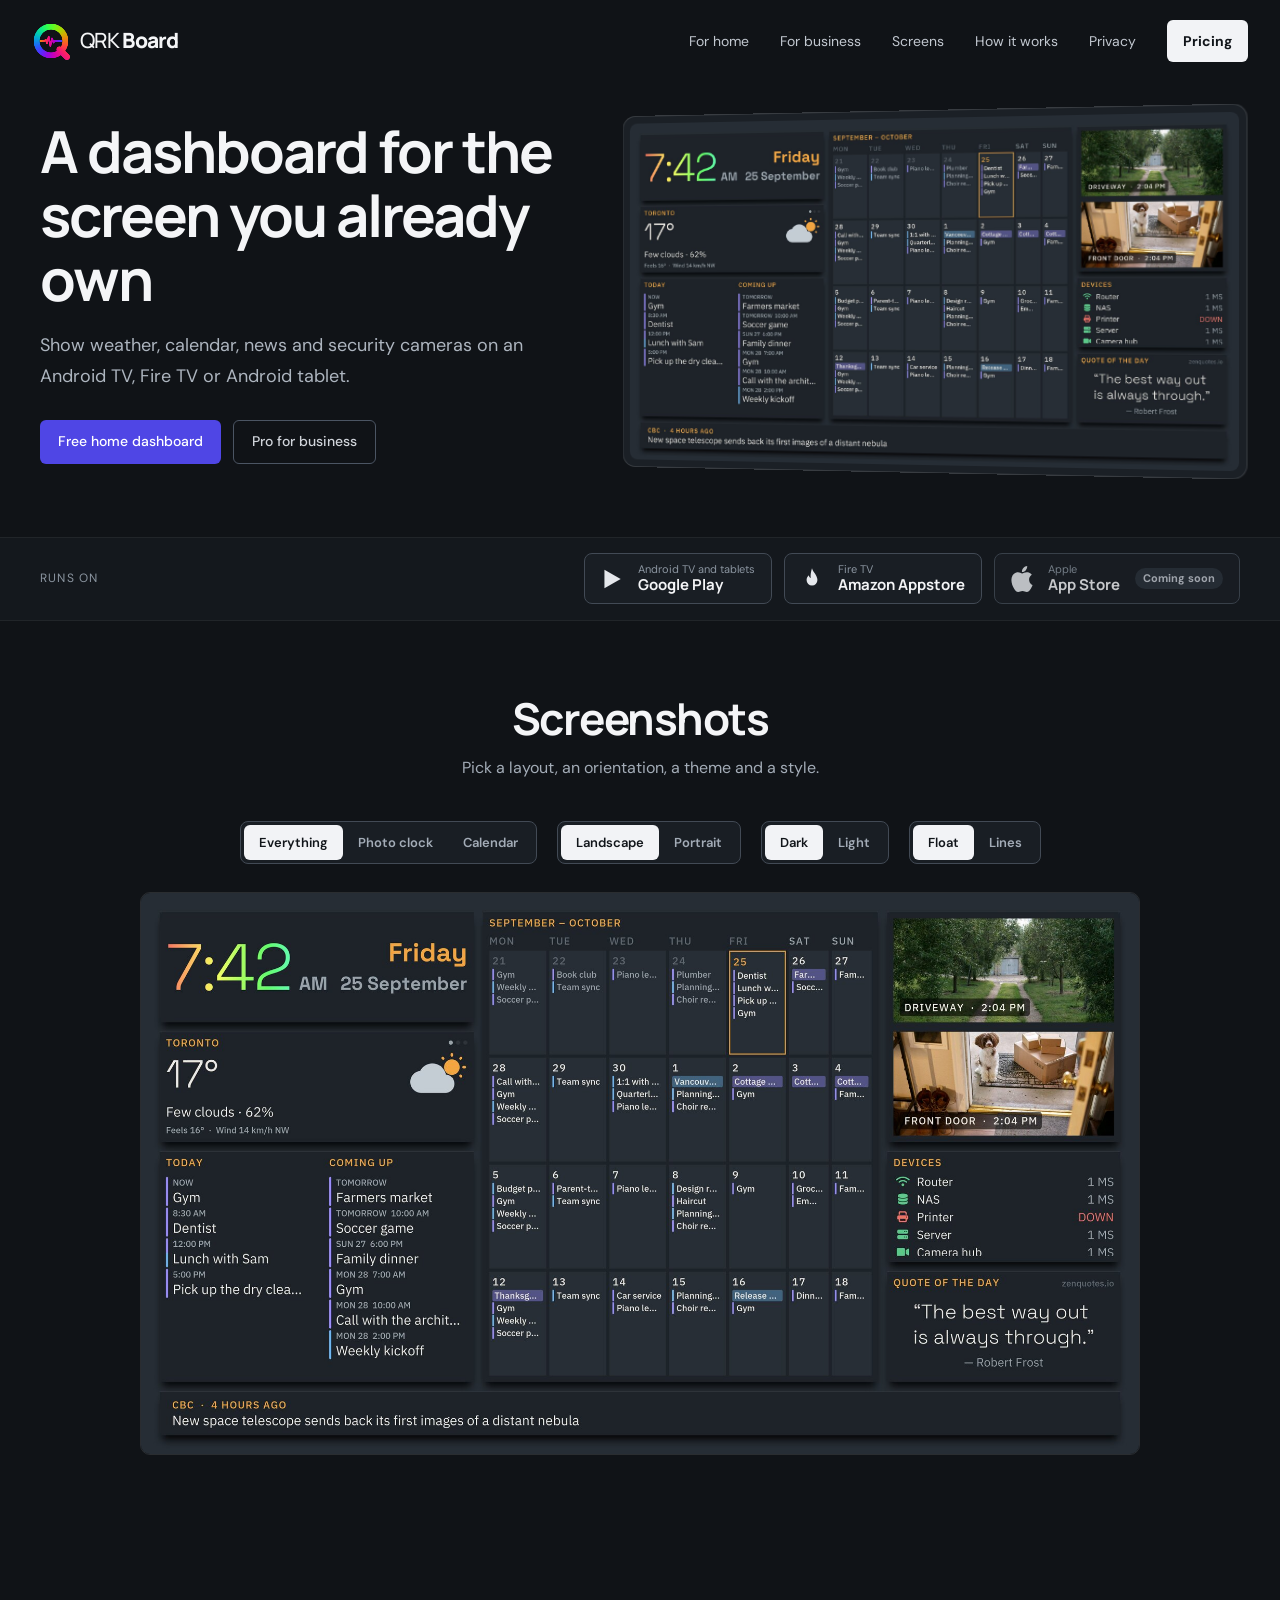
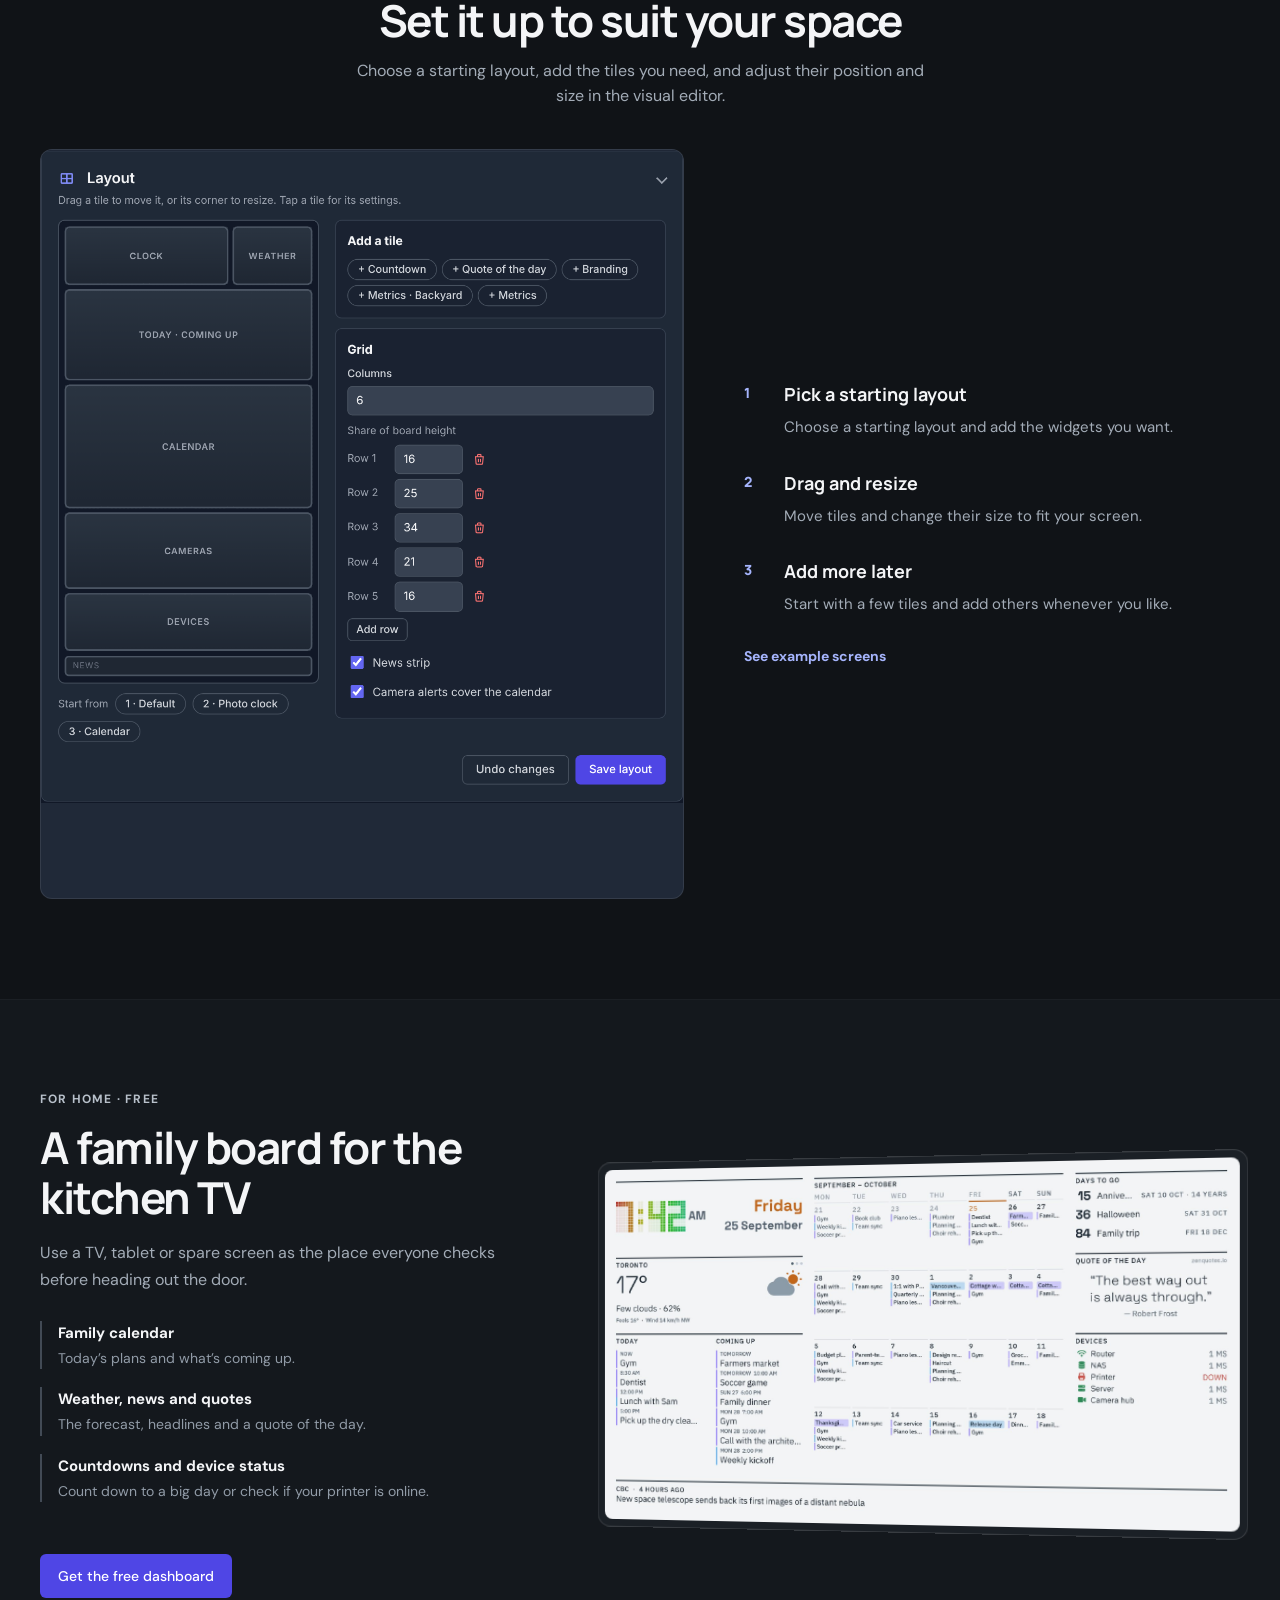
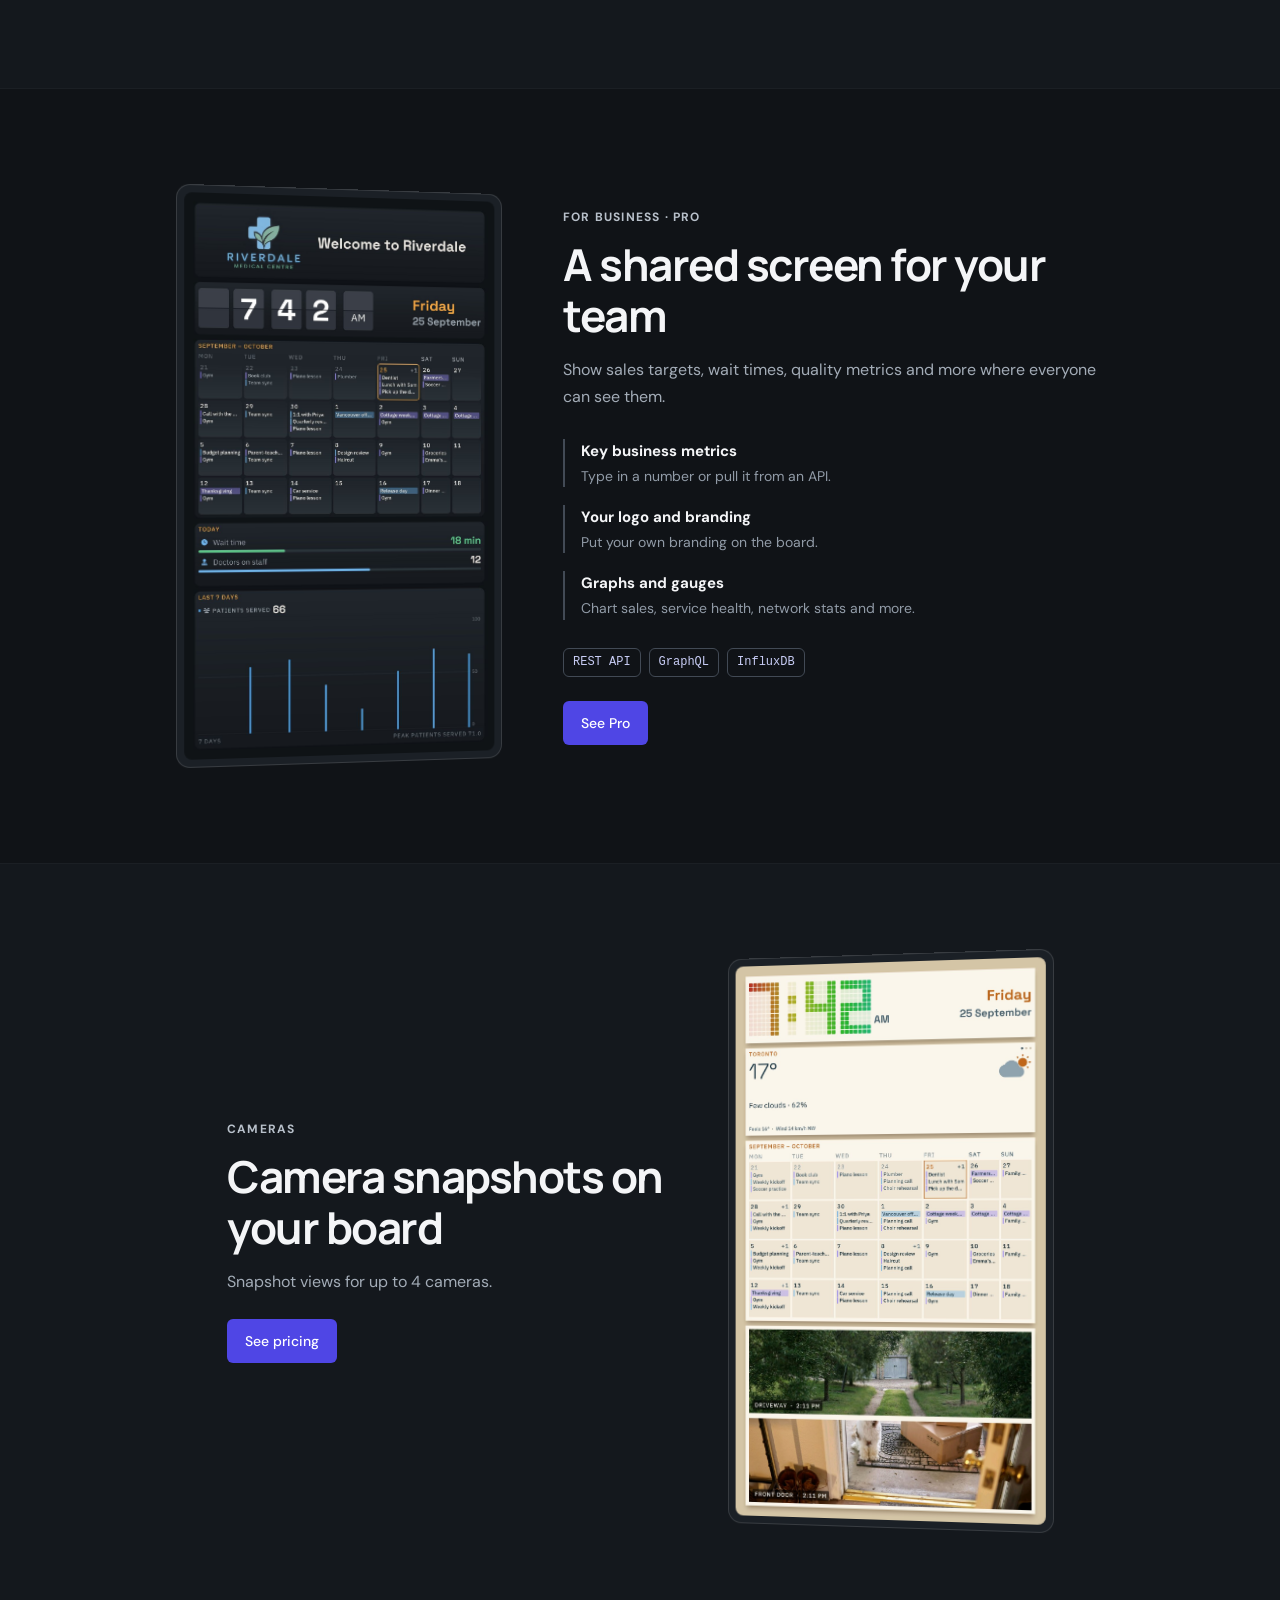
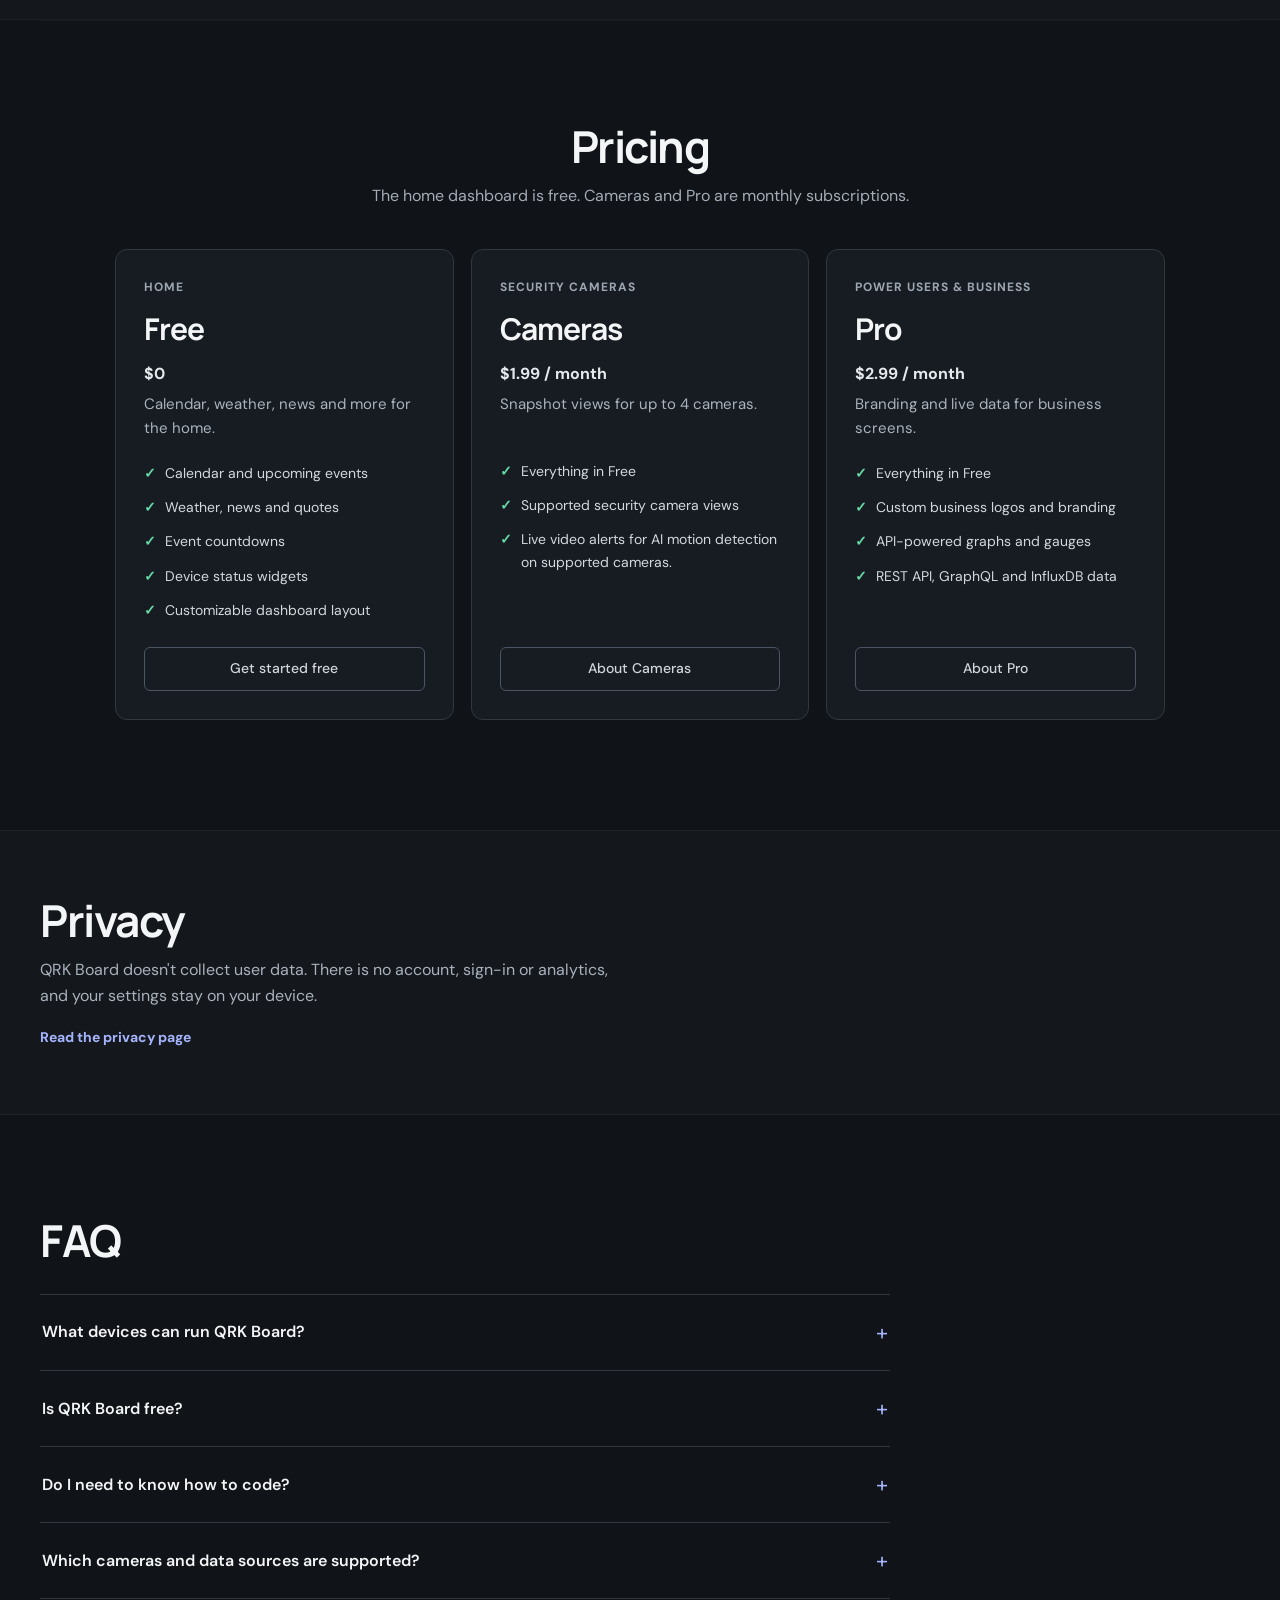
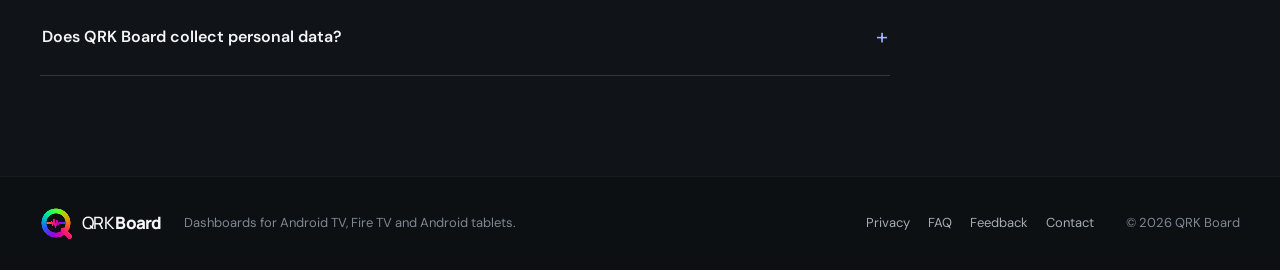
==== commit da8654a7: "Board screenshots in the new Float and Lines styles The picker's screens and the hero are Float, wit" ====
--- a/index.html
+++ b/index.html
@@ -68,14 +68,15 @@
     <section class="screens-section section-wrap" id="screens">
       <div class="section-heading centered">
         <h2>Screenshots</h2>
-        <p>Pick a layout, an orientation and a theme.</p>
+        <p>Pick a layout, an orientation, a theme and a style.</p>
       </div>
       <div class="shot-controls">
         <div class="seg" role="group" aria-label="Layout" data-key="layout"><button type="button" data-v="1" aria-pressed="true">Everything</button><button type="button" data-v="2" aria-pressed="false">Photo clock</button><button type="button" data-v="3" aria-pressed="false">Calendar</button></div>
         <div class="seg" role="group" aria-label="Orientation" data-key="orient"><button type="button" data-v="landscape" aria-pressed="true">Landscape</button><button type="button" data-v="portrait" aria-pressed="false">Portrait</button></div>
         <div class="seg" role="group" aria-label="Theme" data-key="theme"><button type="button" data-v="dark" aria-pressed="true">Dark</button><button type="button" data-v="light" aria-pressed="false">Light</button></div>
-      </div>
-      <figure class="shot-stage" id="stage" data-orient="landscape"><img id="shot" src="assets/screens/landscape-1-dark.jpg" width="1920" height="1080" alt="QRK Board, everything layout, landscape, dark theme" loading="lazy"></figure>
+        <div class="seg" role="group" aria-label="Style" data-key="style"><button type="button" data-v="float" aria-pressed="true">Float</button><button type="button" data-v="lines" aria-pressed="false">Lines</button></div>
+      </div>
+      <figure class="shot-stage" id="stage" data-orient="landscape"><img id="shot" src="assets/screens/landscape-1-dark.jpg" width="1920" height="1080" alt="QRK Board, everything layout, landscape, dark theme, float style" loading="lazy"></figure>
     </section>
 
     <section class="editor-section section-wrap" id="how-it-works">
